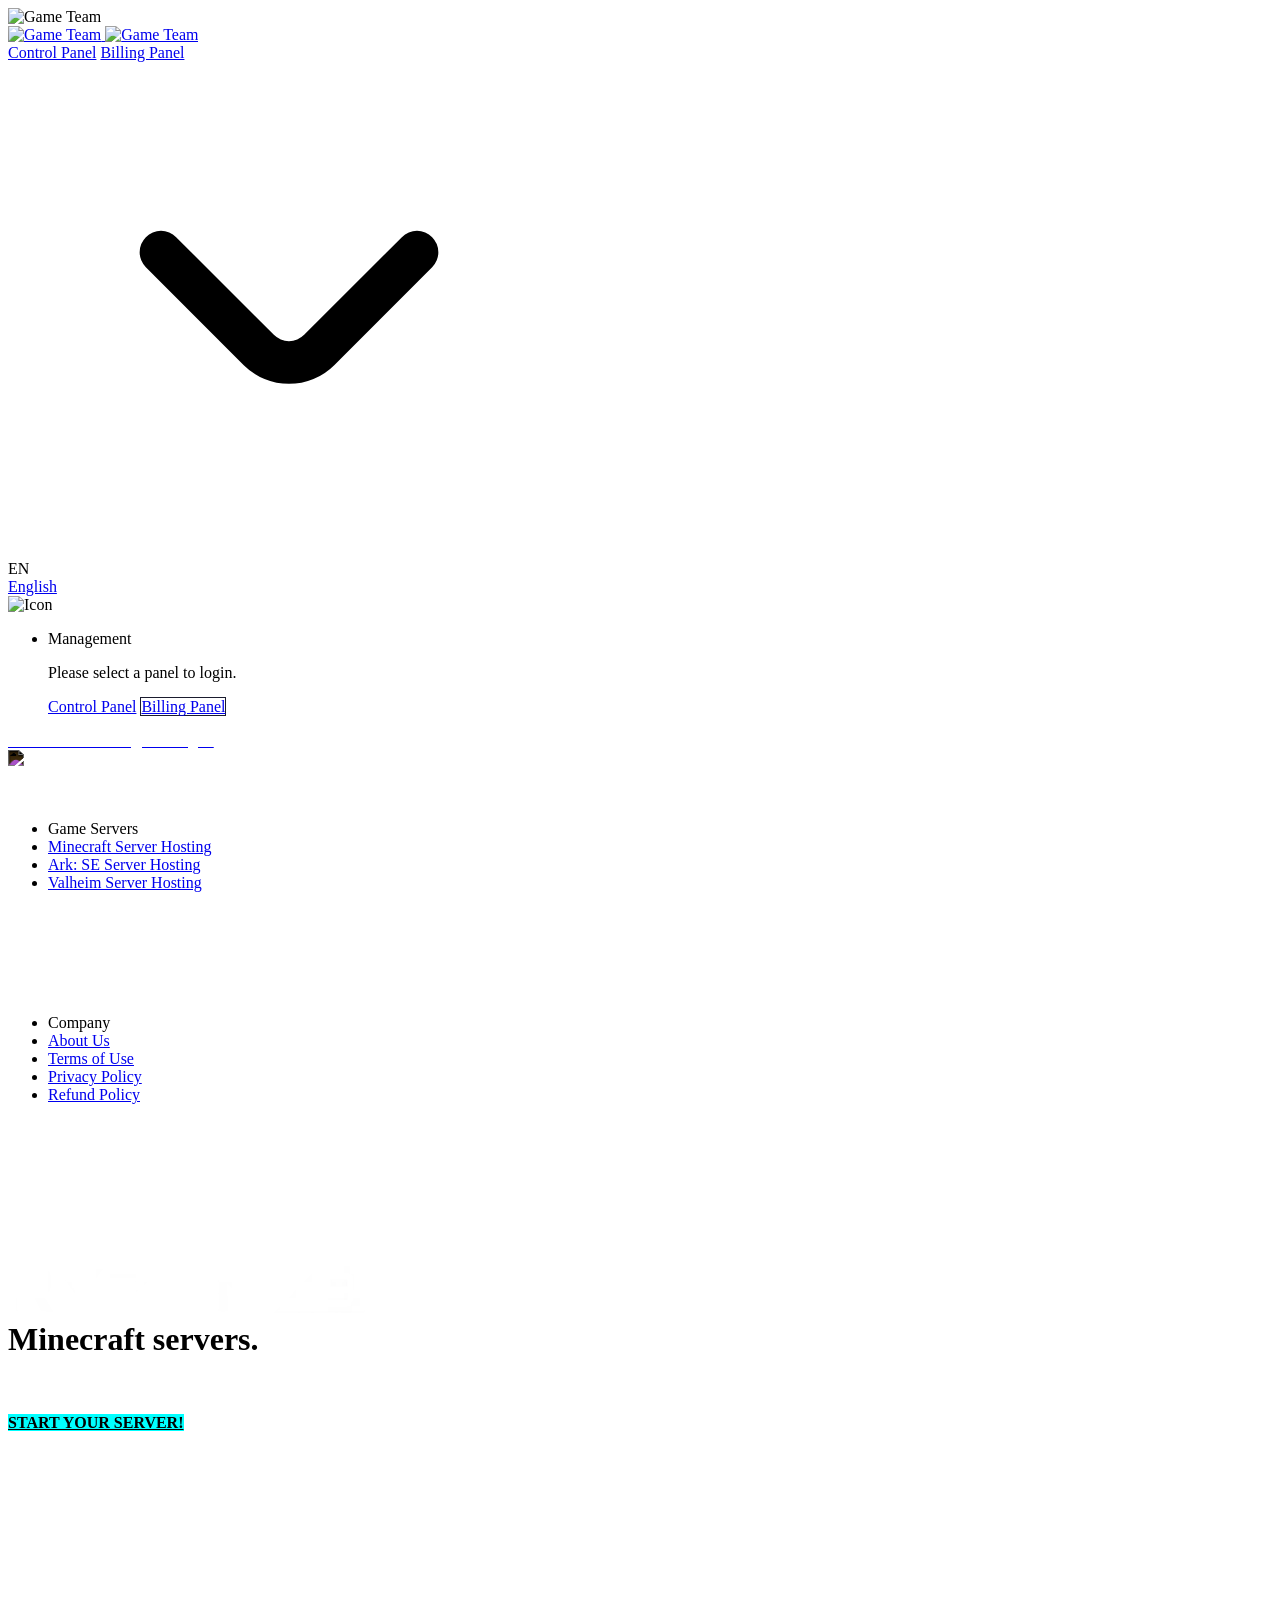
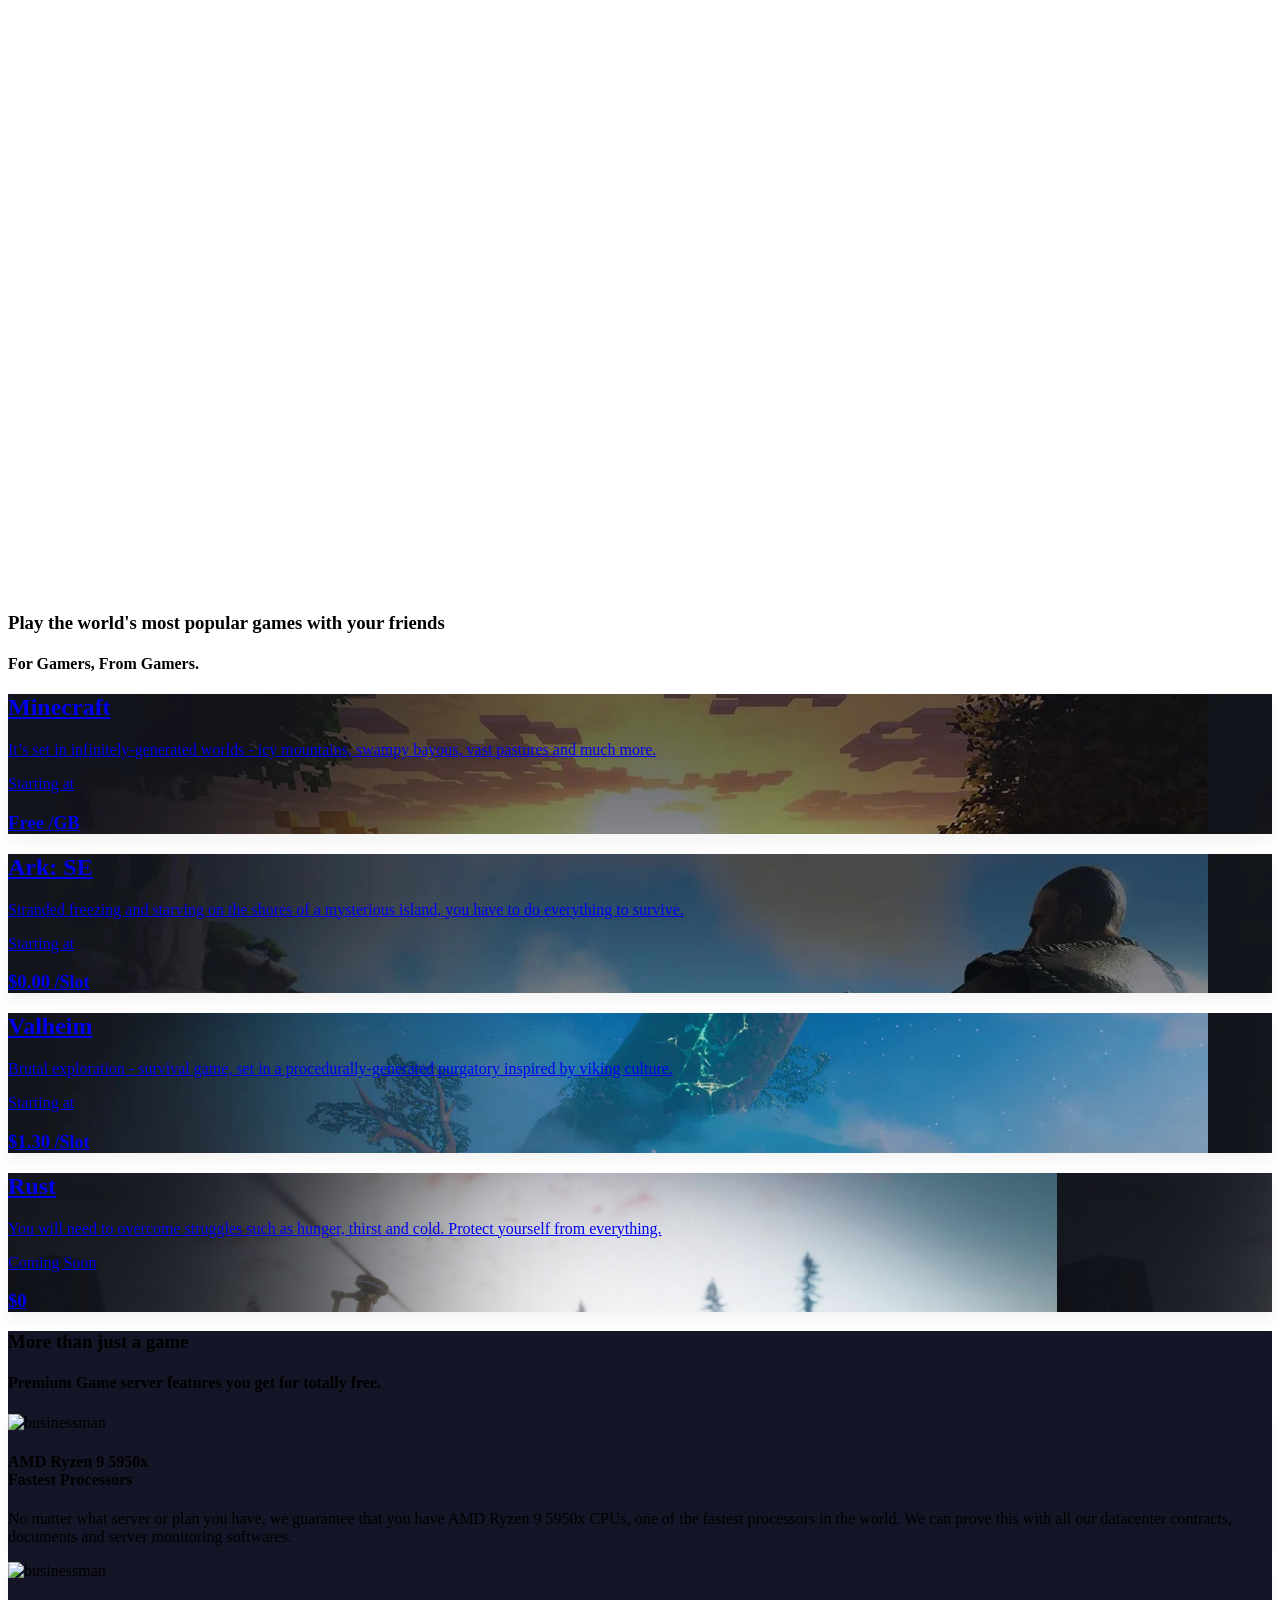
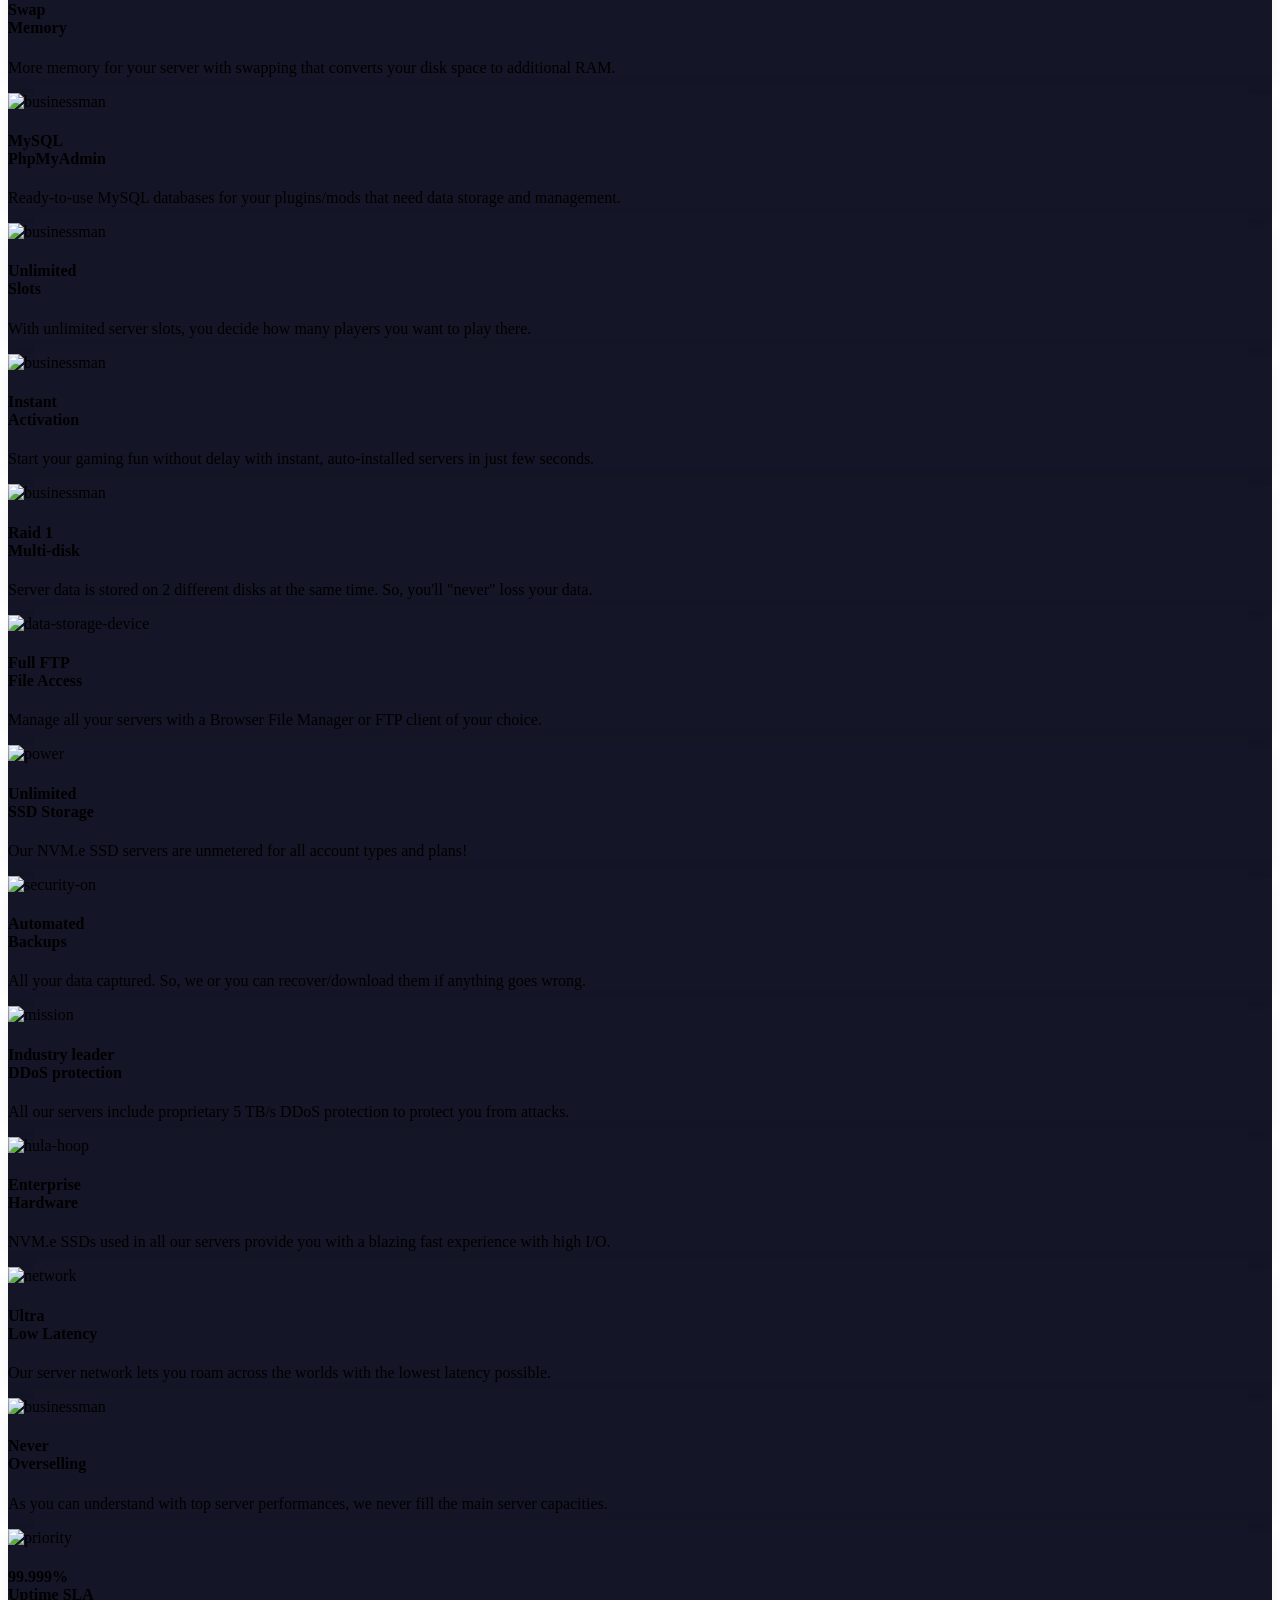
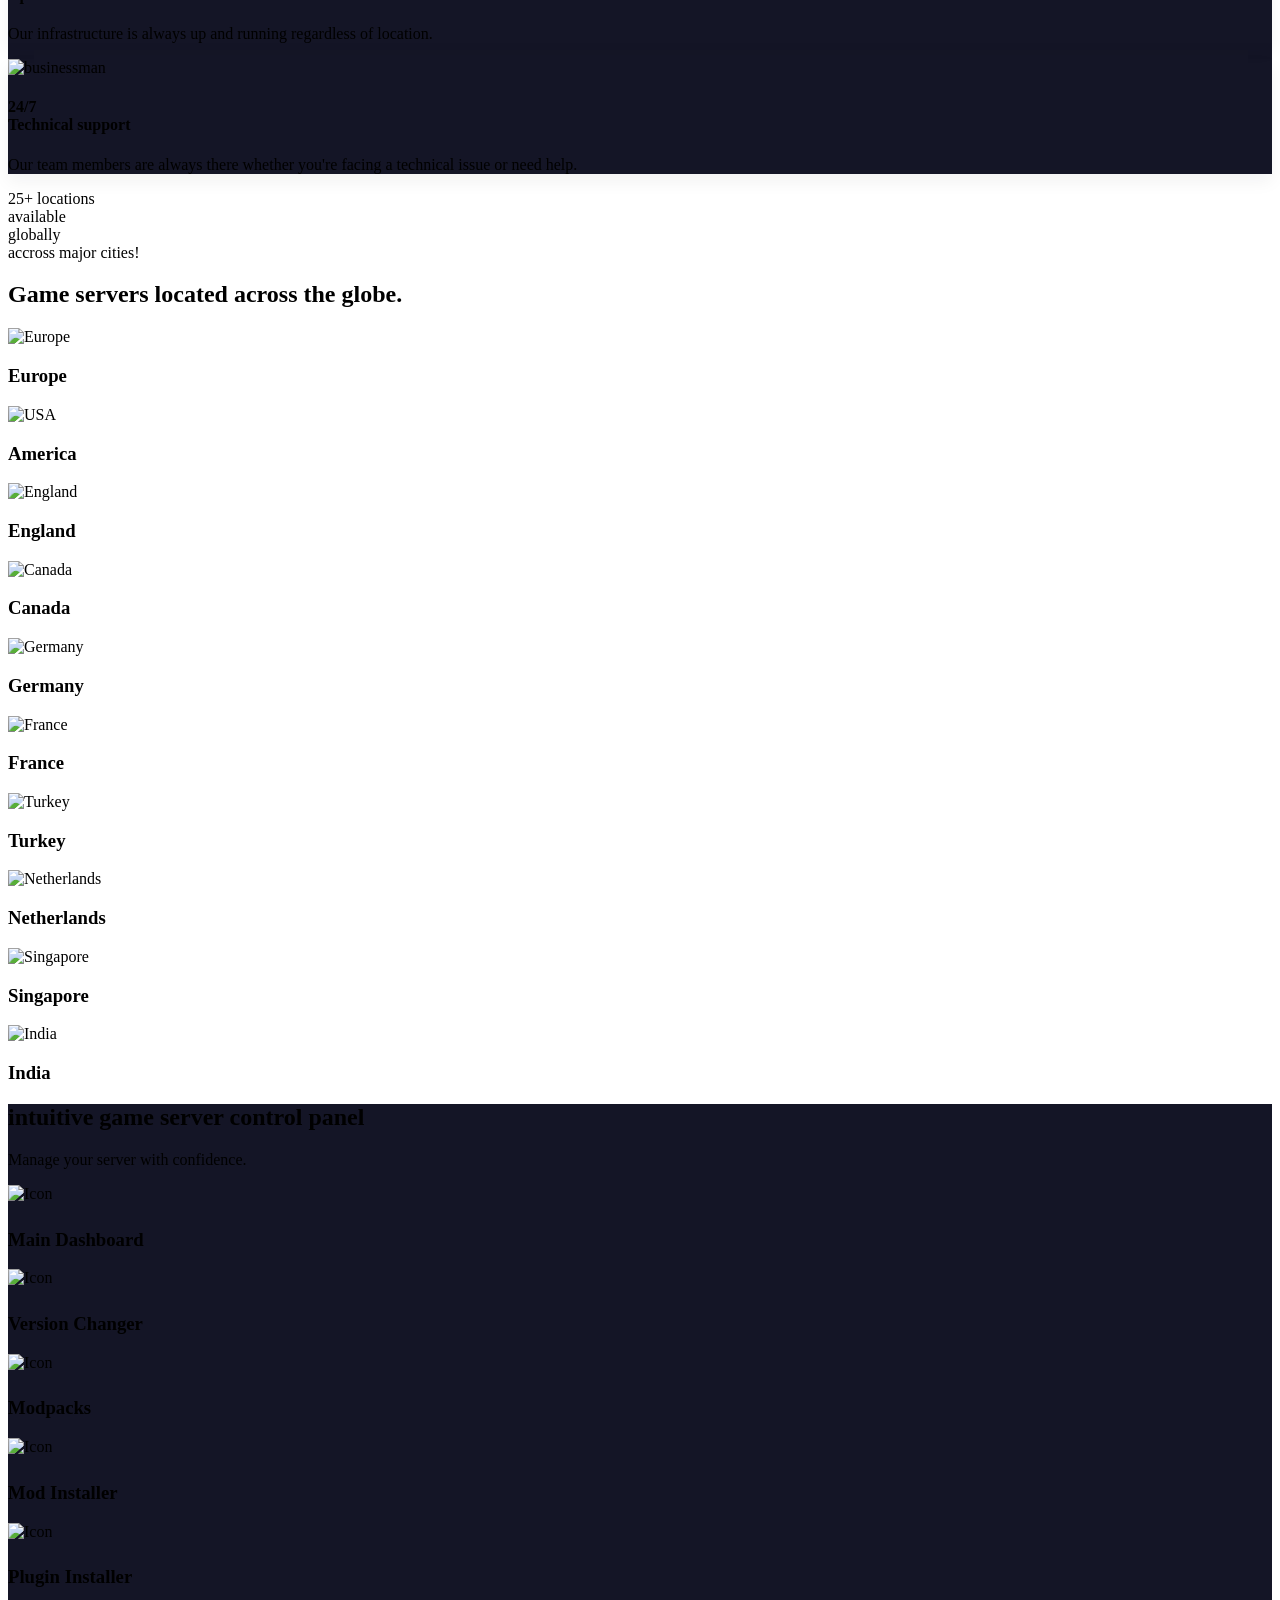
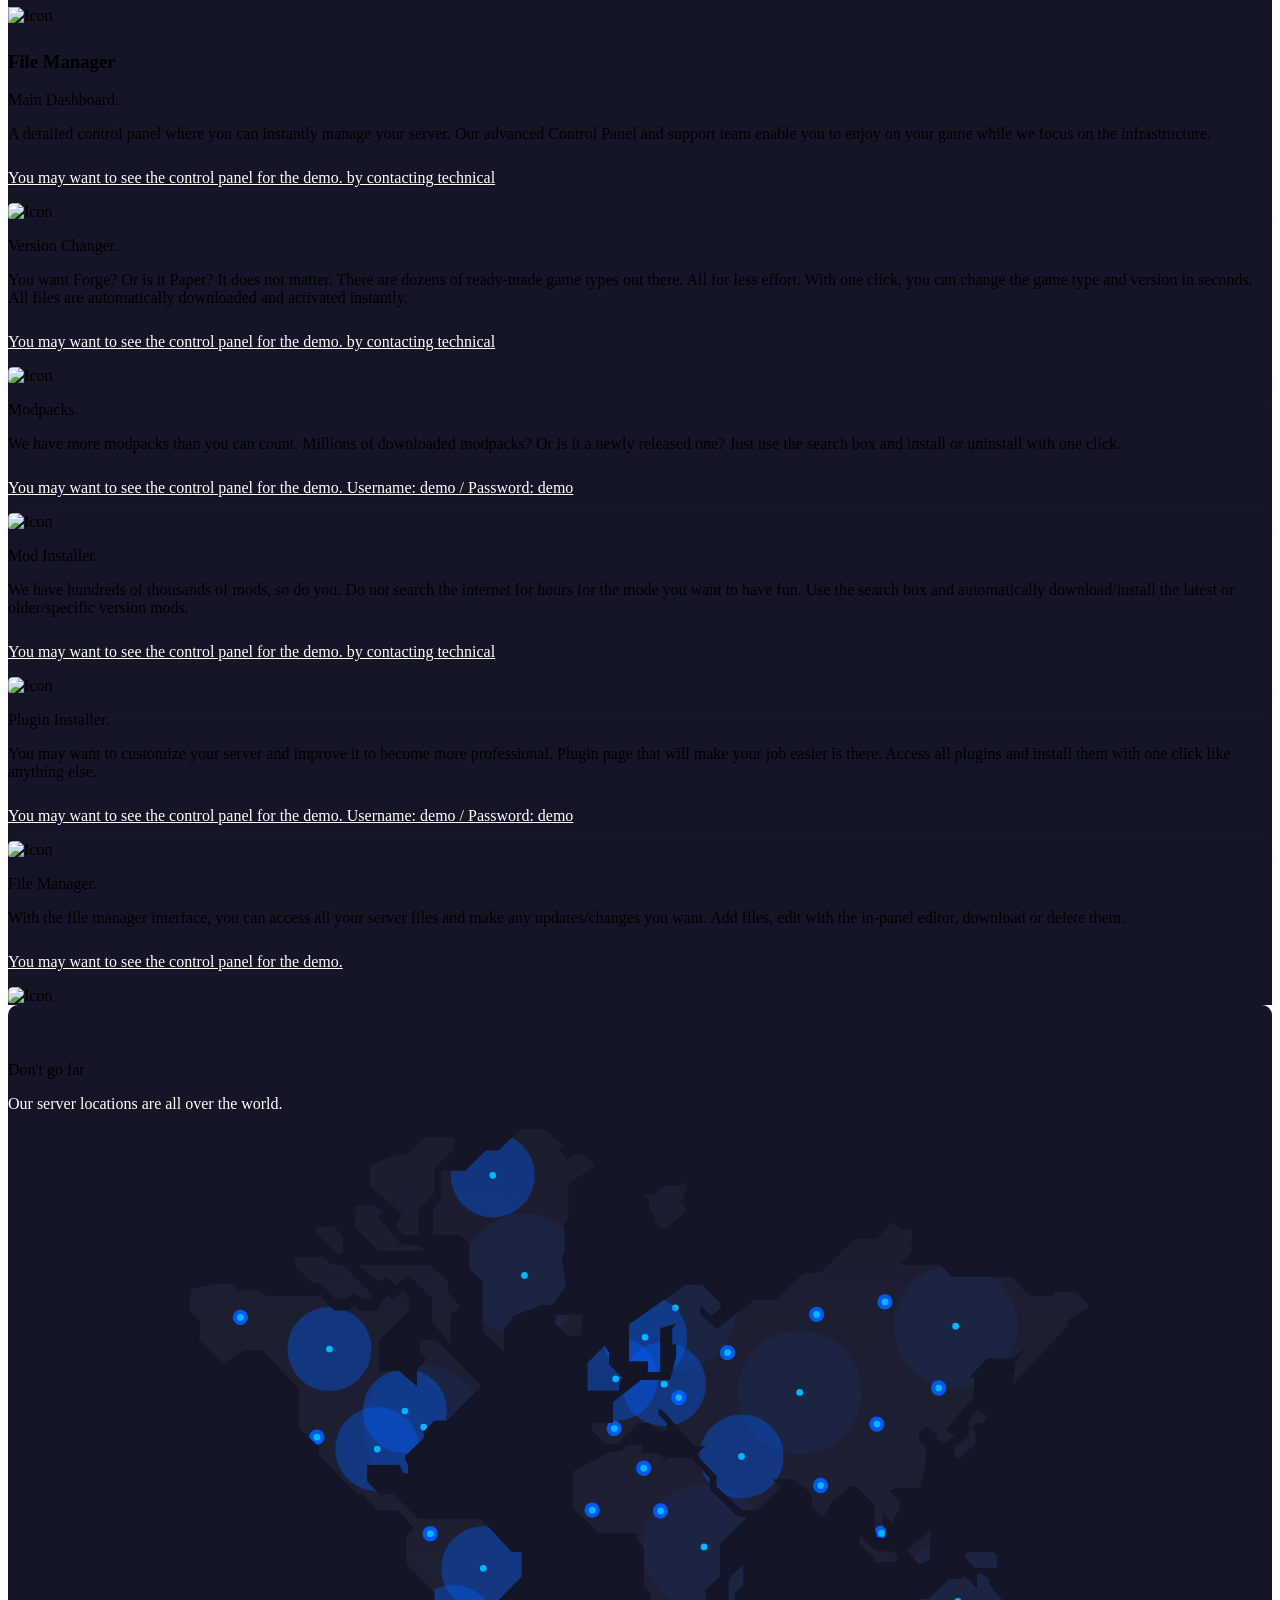
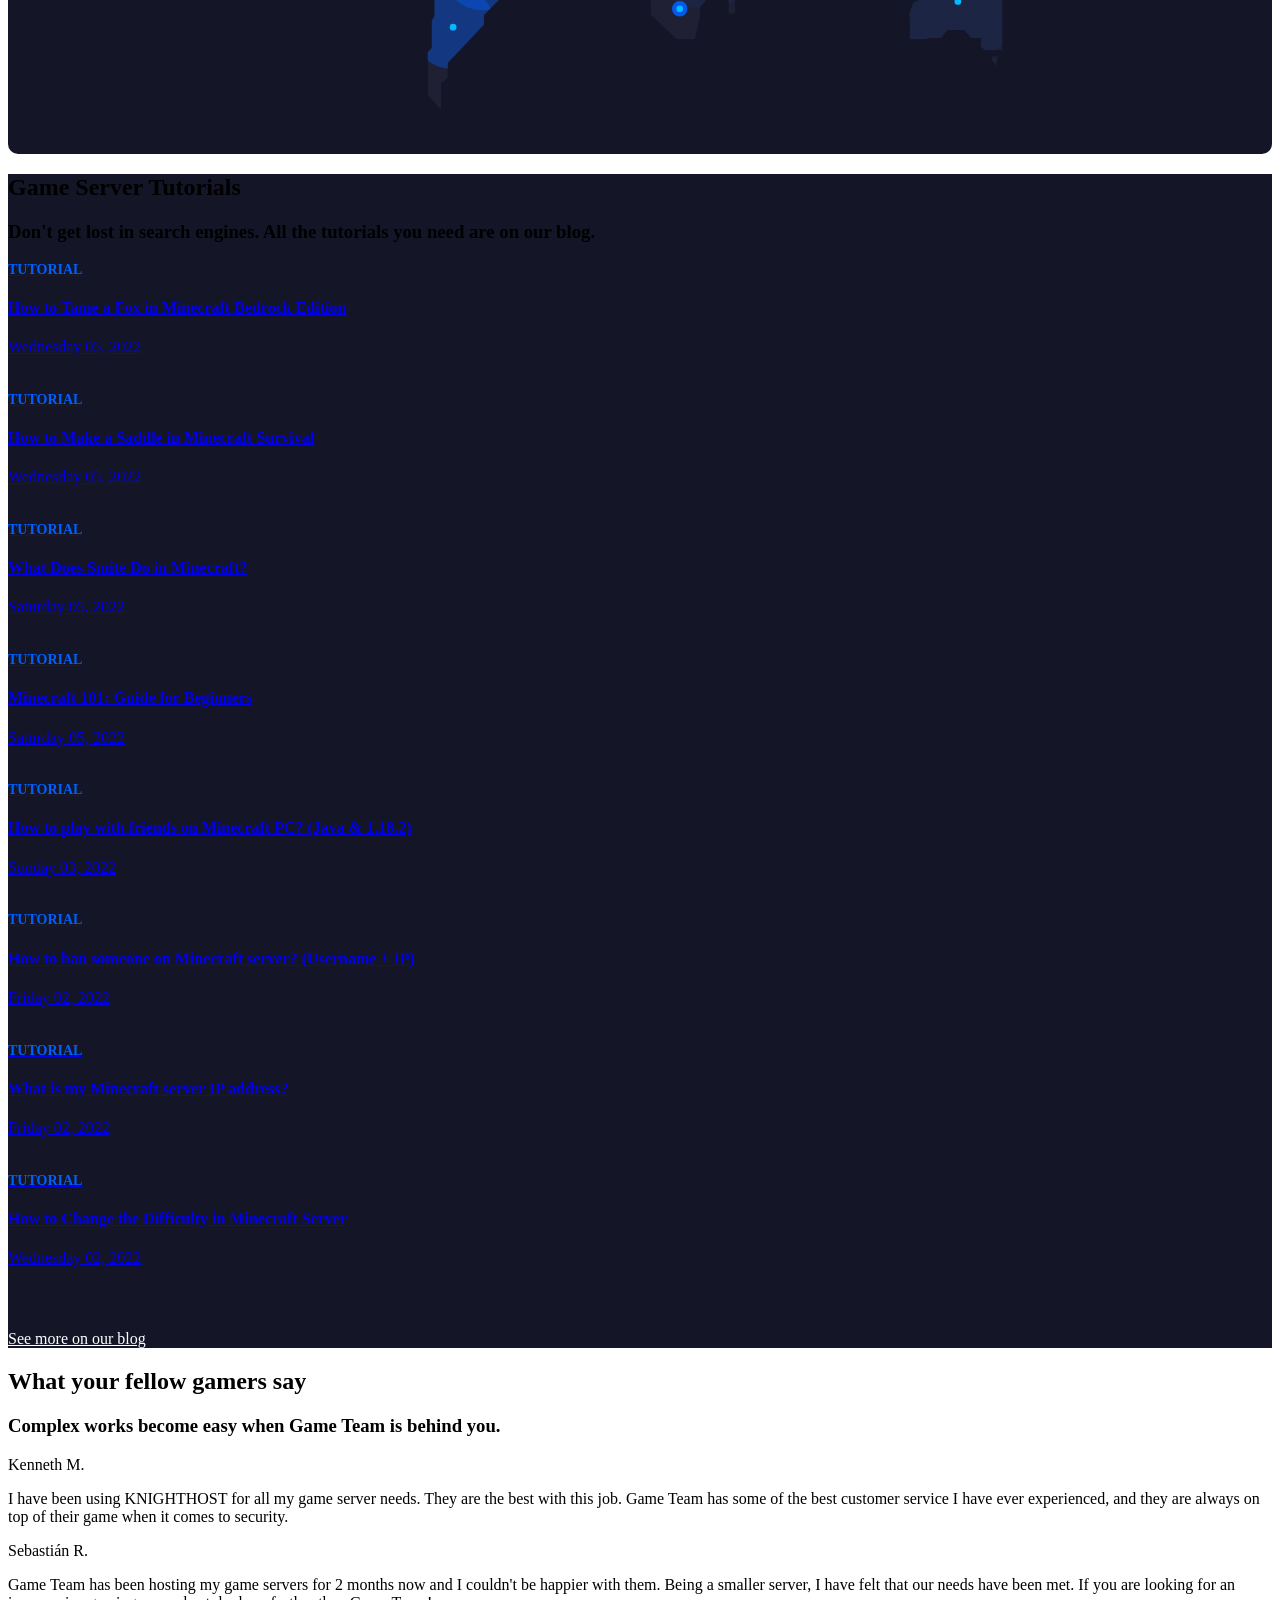
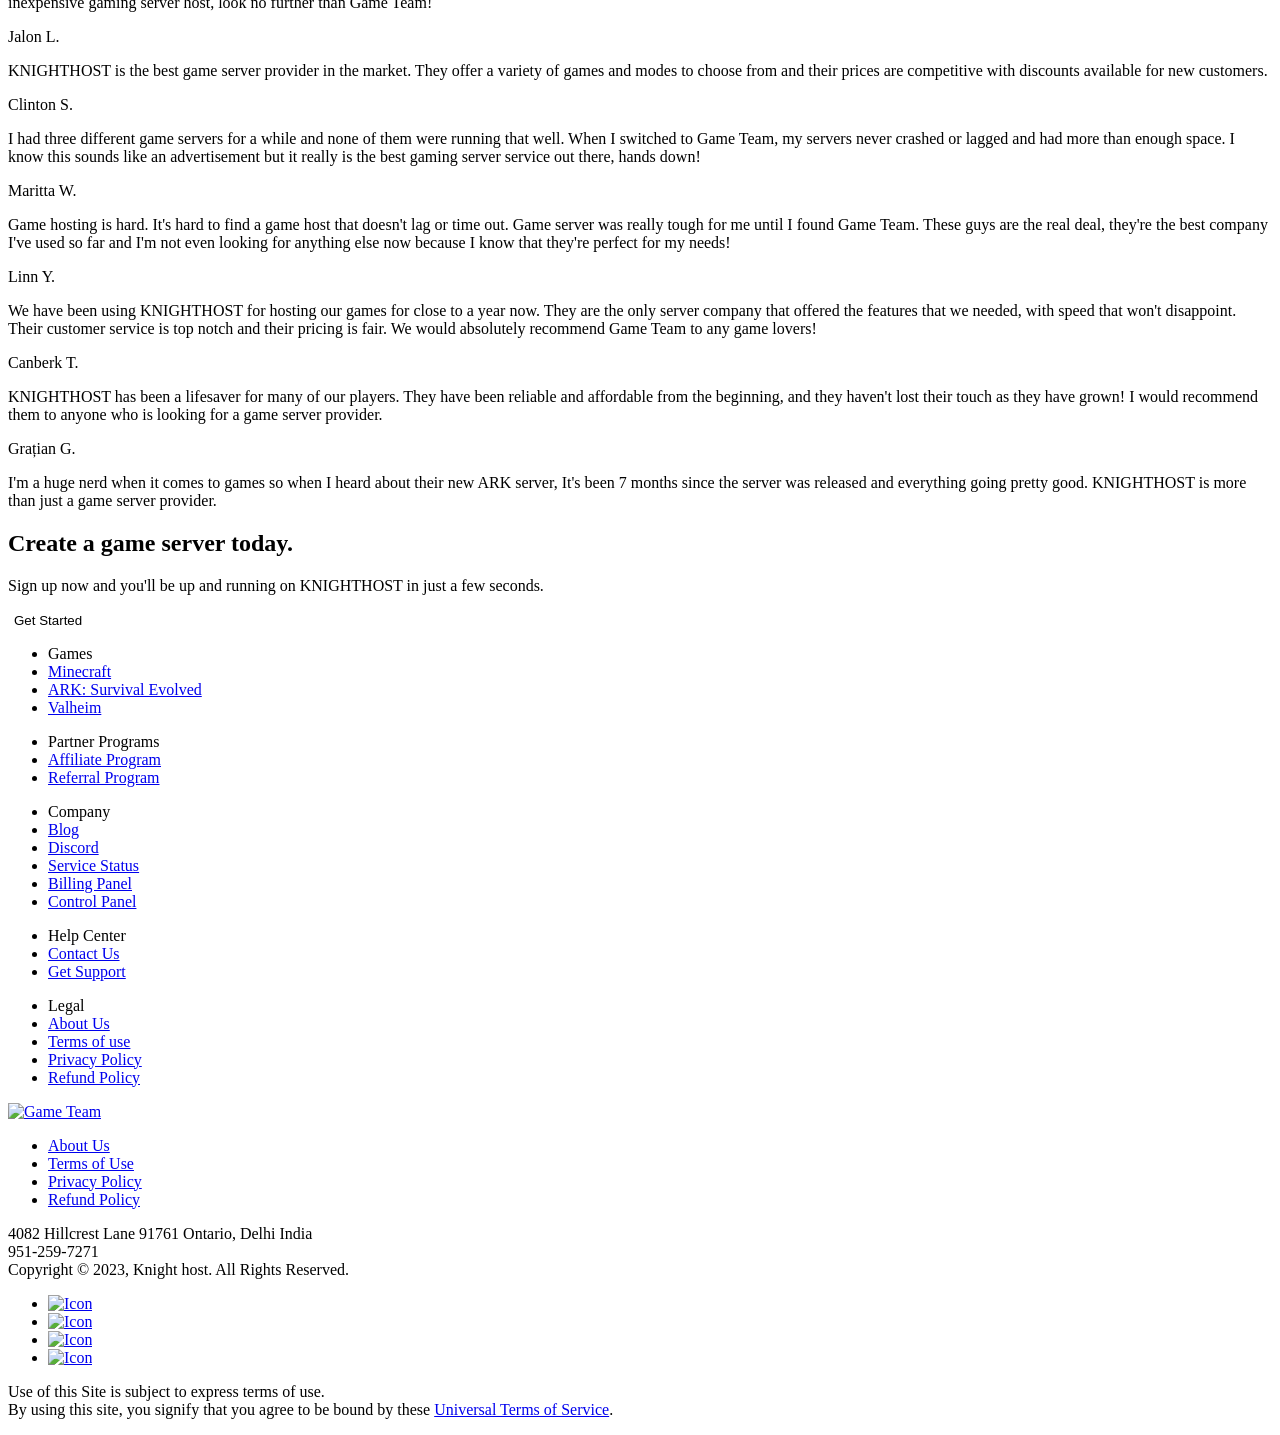
==== index.html @ 4f62674f "Add files via upload" ====
<!DOCTYPE html>
<html lang="en">
  <head>
    <meta charset="UTF-8" />
    <meta http-equiv="X-UA-Compatible" content="IE=edge" />
    <meta name="viewport" content="width=device-width, initial-scale=1.0" />
    <meta name="msapplication-tap-highlight" content="no" />
    <meta name="theme-color" content="#0060fe" />
     <link rel="icon"
    href="https:./cdn.discordapp.com/attachments/955377822908694569/1063071517497360404/5da3176b84711d8f7c959c67c95e220f.png?size=24"/>
    <meta
      name="title"
      content="Knight HOST - Premium gaming servers at affordable prices"
    />
    <meta
      name="description"
      content="Knight host is an industry leader provider of game server hosting including MineCraft, ARK, CS:GO and others. Unlimited slots, unlimited SSD, Mod & Plugin support and 24/7 support."
    />
    <meta name="keywords" content="minecraft server hosting" />
    <meta name="language" content="en" />
    <link rel="shortcut icon" href="assets/images/theme/favicon.png" />
    <link rel="stylesheet" href="assets/css/bundle.min.css" />

    <link rel="stylesheet" href="assets/css/style.css" />
    <link rel="stylesheet" href="assets/css/templates.css" />
    <link rel="stylesheet" href="assets/css/index.css" />
    <link rel="stylesheet" href="assets/css/pages/gameteam.css" />
    <script
      src="https:./cdnjs.cloudflare.com/ajax/libs/jquery/3.6.1/jquery.min.js"
      integrity="sha512-aVKKRRi/Q/YV+4mjoKBsE4x3H+BkegoM/em46NNlCqNTmUYADjBbeNefNxYV7giUp0VxICtqdrbqU7iVaeZNXA=="
      crossorigin="anonymous"
      referrerpolicy="no-referrer"
    ></script>
    <script src="https:./code.jquery.com/color/jquery.color-2.2.0.min.js"></script>
    <script src="video-highlight.js"></script>
    <title>Knight HOST - Premium gaming servers at nothing prices.</title>
    <script type="application/ld+json">
      {
        "@context": "https:./schema.org",
        "@type": "Corporation",
        "name": "Knight HOST",
        "alternateName": "KNIGHTHOST.LIVE",
        "url": "https:./KNIGHTHOST.LIVE",
        "logo": "https:./knighthost.LIVE/assets/images/templates/navbar/logo-d.png",
        "sameAs": [
          "https:./www.youtube.com/frenzzys"
        ]
      }
    </script>
    <script type="application/ld+json">
      {
        "@context": "https:./schema.org/",
        "@type": "BreadcrumbList",
        "itemListElement": [
          {
            "@type": "ListItem",
            "position": 1,
            "name": "Knight HOST",
            "item": "https:./knighthost.LIVE"
          }
        ]
      }
    </script>

    <script
      async
      src="https:./www.googletagmanager.com/gtag/js?id=AW-923768419"
    ></script>
    <script>
      window.dataLayer = window.dataLayer || [];

      function gtag() {
        dataLayer.push(arguments);
      }
      gtag("js", new Date());

      gtag("config", "AW-923768419");
    </script>
  </head>
  <body class="position-relative index-page" id="index-page">
    <div id="color-title" style="transform: skewY(-11deg)">
      <nav
        class="theme-navbar"
        id="theme-navbar"
        style="transform: skewY(11deg); position: relative; z-index: 11111111"
      >
        <div class="container-fluid nav-top d-flex align-items-center">
          <div class="menu-icon" id="open-links-btn">
            <img
              src="assets/images/templates/navbar/hamburger.png"
              class="menu-icon img-fluid"
              alt="Game Team"
            />
          </div>
          <a
            href="index"
            rel="nofollow"
            class="brand d-flex align-items-center"
          >
            <img
              src="https:./i.imgur.com/aVCurdL.png"
              class="dt-img img-fluid"
              alt="Game Team"
            />
            <img
              src="https:./i.imgur.com/aVCurdL.png"
              class="lt-img img-fluid"
              alt="Game Team"
            />
          </a>
          <div
            class="options d-md-flex d-none align-items-center justify-content-end ml-auto"
          >
            <div class="buttons">
              <a
                href="https:./panel.knighthost.live"
                rel="nofollow"
                class="btn btn-outline-dark btn-sm shadow-off text-uppercase mr--sm"
                >Control Panel</a
              >
              <a
                href="https:./portal.knighthost.live"
                rel="nofollow"
                class="btn btn-fill-primary btn-sm shadow-off text-uppercase mr--sm"
                style="height: 38px !important; border: none"
                >Billing Panel</a
              >
            </div>
            <div class="lang" id="lang">
              <div class="current">
                EN
                <img
                  src="assets/images/icons/outline-font-icons/fi-rr-angle-small-down.svg"
                  class="img-fluid"
                  alt="Icon"
                />
              </div>
              <div class="lang-menu" id="lang-menu">
                <a href="#" rel="nofollow" class="lang-item active">English</a>
              </div>
            </div>
          </div>
          <div
            class="second-options d-md-none d-flex align-content-center justify-content-end ml-auto"
          >
            <div class="o-link user-link" id="user-menu-btn">
              <img
                src="assets/images/templates/navbar/profile.png"
                class="icon"
                alt="Icon"
              />
              <ul
                class="user-dropdown-menu list-unstyled"
                id="user-dropdown-menu"
              >
                <li class="uddm-link-parent">
                  <div class="title-2">Management</div>
                  <p class="para-2">Please select a panel to login.</p>
                  <a
                    href="https:./panel.knighthost.LIVE"
                    rel="nofollow"
                    class="btn btn-outline-dark btn-sm shadow-off text-uppercase mr--sm"
                    style="margin-bottom: 15px !important"
                    >Control Panel</a
                  >
                  <a
                    href="https:./portal.knighthost.live"
                    rel="nofollow"
                    class="btn btn-fill-primary btn-sm shadow-off text-uppercase mr--sm"
                    style="
                      height: 38px !important;
                      border: none;
                      border: 1px solid #1a1b2e;
                    "
                    >Billing Panel</a
                  >
                </li>
              </ul>
            </div>
          </div>
        </div>
        <div
          class="container-fluid nav-bottom d-flex align-items-center justify-content-between"
        >
          <div class="info d-flex align-items-center">
            <a href="#" class="item">
              <span class="text" style="color: white"
                >Game server hosting done right.</span
              >
            </a>
          </div>
          <div
            class="links d-xl-flex align-items-center ml-auto"
            id="theme-navbar-links"
          >
            <div class="close-links-btn" id="close-links-btn">
              <img
                src="assets/images/templates/navbar/close.png"
                class="img-fluid"
                alt="Close"
                style="filter: invert(1)"
              />
            </div>
            <div class="link active">
              <a href="index" style="color: white">Home</a>
            </div>
            <div class="link has-dropdown-menu">
              <a href="" style="color: white">All Games</a>
              <ul class="dropdown-menu list-unstyled">
                <li class="group-title">Game Servers</li>
                <li>
                  <a href="minecraft-hosting" class="dm-link st-new"
                    >Minecraft Server Hosting</a
                  >
                </li>
                <li>
                  <a href="ark-hosting" class="dm-link st"
                    >Ark: SE Server Hosting</a
                  >
                </li>
                <li>
                  <a href="valheim-hosting" class="dm-link"
                    >Valheim Server Hosting</a
                  >
                </li>
              </ul>
            </div>
            <div class="link">
              <a
                href="https:./partner.knighthost.live"
                rel="nofollow"
                target="_blank"
                style="color: white"
                >Referral Program</a
              >
            </div>
            <div class="link">
              <a href="https:./blog.knighthost.live" rel="nofollow" target="_blank" style="color: white"
                >Blog</a
              >
            </div>
            <div class="link">
              <a
                href="https:./status.knighthost.live"
                rel="nofollow"
                target="_blank"
                style="color: white"
                >Service Status</a
              >
            </div>
            <div class="link">
              <a
                href="https:./help.knighthost.live/ticket"
                rel="nofollow"
                style="color: white"
                >Get Support</a
              >
            </div>
            <div class="link has-dropdown-menu">
              <a href="" style="color: white" rel="nofollow">Legal</a>
              <ul class="dropdown-menu list-unstyled">
                <li class="group-title">Company</li>
                <li>
                  <a href="aboutus" rel="nofollow" class="dm-link">About Us</a>
                </li>
                <li>
                  <a href="terms" rel="nofollow" class="dm-link"
                    >Terms of Use</a
                  >
                </li>
                <li>
                  <a href="privacy" rel="nofollow" class="dm-link"
                    >Privacy Policy</a
                  >
                </li>
                <li>
                  <a href="refund" rel="nofollow" class="dm-link"
                    >Refund Policy</a
                  >
                </li>
              </ul>
            </div>
            <span class="indicator"></span>
          </div>
        </div>
      </nav>
      <header
        class="main-header"
        style="transform: skewY(11deg); padding: 125px 0"
      >
        <div class="container-fluid">
          <div class="row align-items-center">
            <div class="col-xl-5 text-xl-left text-center">
              <h1 class="title-1 mb-2 mx-xl-0 mx-auto" style="font-weight: 700">
                <img src="assets/images/icons/features/ryzen9.webp" /><br />
                Minecraft servers.
              </h1>
              <p
                class="para-1 mb-2 mx-xl-0 mx-auto"
                style="color: #fff; opacity: 1"
              >
                KNIGHTHOST offers industry leading game server hosting. All our
                plans include predictable pricing, intuitive control panel,
                gamer-friendly features, unlimited slots and storage.
              </p>

              <div class="buttons">
                <a
                  href="minecraft-hosting"
                  class="btn btn-fill-warning shadow-off mr-1 mb-md-0 mb-1"
                  style="
                    border: none;
                    background: aqua;
                    color: black;
                    font-weight: bolder;
                  "
                  >START YOUR SERVER!</a
                >
              </div>
            </div>
            <div class="col d-xl-block d-none">
              <video
                id="js-video-1"
                class="js-video shadow"
                data-videohl-timeupdate="100"
                data-videohl-gradient="true"
                autoplay
                loop
                muted
                disablePictureInPicture
                playbackRate="0.5"
                style="width: 100%; height: 100%"
              >
                <source src="video.mp4" type="video/mp4" />
                Your browser does not support the video tag.
              </video>
              <script>
                var vid = document.getElementById("js-video-1");
                vid.playbackRate = 0.7;
              </script>
              <script>
                var $videos = $(".js-video");
                var $video1 = $("#js-video-1");

                $videos.videoHighlight();

                $video1.on("videohl-update", function (e, from, to) {
                  var pattern =
                    "linear-gradient(to bottom,  rgba(fromR,fromG,fromB,1) 0%, rgba(toR,toG,toB,1) 100%)";

                  pattern = pattern.replace("fromR", from[0]);
                  pattern = pattern.replace("fromG", from[1]);
                  pattern = pattern.replace("fromB", from[2]);
                  pattern = pattern.replace("toR", to[0]);
                  pattern = pattern.replace("toG", to[1]);
                  pattern = pattern.replace("toB", to[2]);

                  $("#color-title").css({ background: pattern });
                  $(".shadow").css(
                    "box-shadow",
                    "0px 0px 100px 25px rgba(" +
                      from[0] +
                      ", " +
                      from[1] +
                      ", " +
                      from[2] +
                      ", 1)"
                  );
                });
              </script>
            </div>
          </div>
        </div>
      </header>
    </div>
    <div class="se-i py-90 text-lg-left text-center" id="games">
      <div class="container">
        <div class="se-head mb-5">
          <h3 class="se-title-1">
            Play the world's most popular games with your friends
          </h3>
          <h4 class="se-title-2">For Gamers, From Gamers.</h4>
        </div>
        <div class="space space-sm"></div>
        <div class="row">
          <div class="col-xl-3 col-lg-4 col-md-6 mb-2">
            <a href="minecraft-hosting">
              <div
                class="domain-box"
                style="
                  background-image: url(assets/images/pages/games/bg-minecraft.webp);
                  box-shadow: 0px 8px 16px rgb(0 8 36 / 5%);
                "
              >
                <h2 class="box-name">Minecraft</h2>
                <p class="box-para">
                  It’s set in infinitely-generated worlds - icy mountains,
                  swampy bayous, vast pastures and much more.
                </p>
                <div class="d-flex align-items-end justify-content-between">
                  <div class="price">
                    <span class="sub">Starting at</span>
                    <h3 class="title-3">
                      Free<small style="font-size: 18px"> /GB</small>
                    </h3>
                  </div>
                </div>
              </div>
            </a>
          </div>
          <div class="col-xl-3 col-lg-4 col-md-6 mb-2">
            <a href="ark-hosting">
              <div
                class="domain-box"
                style="
                  background-image: url(assets/images/pages/games/bg-ark.webp);
                  box-shadow: 0px 8px 16px rgb(0 8 36 / 5%);
                "
              >
                <h2 class="box-name">Ark: SE</h2>
                <p class="box-para">
                  Stranded freezing and starving on the shores of a mysterious
                  island, you have to do everything to survive.
                </p>
                <div class="d-flex align-items-end justify-content-between">
                  <div class="price">
                    <span class="sub">Starting at</span>
                    <h3 class="title-3">
                      $0.00<small style="font-size: 18px"> /Slot</small>
                    </h3>
                  </div>
                </div>
              </div>
            </a>
          </div>
          <div class="col-xl-3 col-lg-4 col-md-6 mb-2">
            <a href="valheim-hosting">
              <div
                class="domain-box"
                style="
                  background-image: url(assets/images/pages/games/bg-valheim.webp);
                  box-shadow: 0px 8px 16px rgb(0 8 36 / 5%);
                "
              >
                <h2 class="box-name">Valheim</h2>
                <p class="box-para">
                  Brutal exploration - survival game, set in a
                  procedurally-generated purgatory inspired by viking culture.
                </p>
                <div class="d-flex align-items-end justify-content-between">
                  <div class="price">
                    <span class="sub">Starting at</span>
                    <h3 class="title-3">
                      $1.30<small style="font-size: 18px"> /Slot</small>
                    </h3>
                  </div>
                </div>
              </div>
            </a>
          </div>
          <div class="col-xl-3 col-lg-4 col-md-6 mb-2">
            <a href="#">
              <div
                class="domain-box"
                style="
                  background-image: url(assets/images/pages/games/bg-rust.webp);
                  box-shadow: 0px 8px 16px rgb(0 8 36 / 5%);
                "
              >
                <h2 class="box-name">Rust</h2>
                <p class="box-para">
                  You will need to overcome struggles such as hunger, thirst and
                  cold. Protect yourself from everything.
                </p>
                <div class="d-flex align-items-end justify-content-between">
                  <div class="price">
                    <span class="sub">Coming Soon</span>
                    <h3 class="title-3">$0</h3>
                  </div>
                </div>
              </div>
            </a>
          </div>
        </div>
      </div>
    </div>

    <div class="se-iv py-90" style="background: #141526">
      <div class="container">
        <div class="se-head">
          <h3 class="se-title-1">More than just a game</h3>
          <h4 class="se-title-2">
            Premium Game server features you get for totally free.
          </h4>
        </div>
        <div class="space space-sm"></div>
        <div class="row justify-content-center">
          <div class="col-xl-6 col-lg-8 col-md-12 mb-2">
            <div
              class="box color-1"
              style="
                border: none;
                box-shadow: 0px 8px 16px rgb(0 8 36 / 5%) !important;
              "
            >
              <div class="icon">
                <img
                  data-src="./assets/images/icons/features/13.svg"
                  class="lazy img-fluid"
                  alt="businessman"
                />
              </div>
              <h4 class="box-title">
                AMD Ryzen 9 5950x <br />
                Fastest Processors
              </h4>
              <p class="box-para">
                No matter what server or plan you have, we guarantee that you
                have AMD Ryzen 9 5950x CPUs, one of the fastest processors in
                the world. We can prove this with all our datacenter contracts,
                documents and server monitoring softwares.
              </p>
            </div>
          </div>
          <div class="col-xl-3 col-lg-4 col-md-6 mb-2">
            <div
              class="box color-1"
              style="
                border: none;
                box-shadow: 0px 8px 16px rgb(0 8 36 / 5%) !important;
              "
            >
              <div class="icon">
                <img
                  data-src="./assets/images/icons/features/12.svg"
                  class="lazy img-fluid"
                  alt="businessman"
                />
              </div>
              <h4 class="box-title">
                Swap <br />
                Memory
              </h4>
              <p class="box-para">
                More memory for your server with swapping that converts your
                disk space to additional RAM.
              </p>
            </div>
          </div>
          <div class="col-xl-3 col-lg-4 col-md-6 mb-2">
            <div
              class="box color-1"
              style="
                border: none;
                box-shadow: 0px 8px 16px rgb(0 8 36 / 5%) !important;
              "
            >
              <div class="icon">
                <img
                  data-src="./assets/images/icons/features/6.svg"
                  class="lazy img-fluid"
                  alt="businessman"
                />
              </div>
              <h4 class="box-title">
                MySQL <br />
                PhpMyAdmin
              </h4>
              <p class="box-para">
                Ready-to-use MySQL databases for your plugins/mods that need
                data storage and management.
              </p>
            </div>
          </div>
          <div class="col-xl-3 col-lg-4 col-md-6 mb-2">
            <div
              class="box color-1"
              style="
                border: none;
                box-shadow: 0px 8px 16px rgb(0 8 36 / 5%) !important;
              "
            >
              <div class="icon">
                <img
                  data-src="./assets/images/icons/features/13.svg"
                  class="lazy img-fluid"
                  alt="businessman"
                />
              </div>
              <h4 class="box-title">
                Unlimited <br />
                Slots
              </h4>
              <p class="box-para">
                With unlimited server slots, you decide how many players you
                want to play there.
              </p>
            </div>
          </div>
          <div class="col-xl-3 col-lg-4 col-md-6 mb-2">
            <div
              class="box color-1"
              style="
                border: none;
                box-shadow: 0px 8px 16px rgb(0 8 36 / 5%) !important;
              "
            >
              <div class="icon">
                <img
                  data-src="./assets/images/icons/features/12.svg"
                  class="lazy img-fluid"
                  alt="businessman"
                />
              </div>
              <h4 class="box-title">
                Instant <br />
                Activation
              </h4>
              <p class="box-para">
                Start your gaming fun without delay with instant, auto-installed
                servers in just few seconds.
              </p>
            </div>
          </div>
          <div class="col-xl-3 col-lg-4 col-md-6 mb-2">
            <div
              class="box color-1"
              style="
                border: none;
                box-shadow: 0px 8px 16px rgb(0 8 36 / 5%) !important;
              "
            >
              <div class="icon">
                <img
                  data-src="assets/images/icons/features/6.svg"
                  class="lazy img-fluid"
                  alt="businessman"
                />
              </div>
              <h4 class="box-title">
                Raid 1 <br />
                Multi-disk
              </h4>
              <p class="box-para">
                Server data is stored on 2 different disks at the same time. So,
                you'll "never" loss your data.
              </p>
            </div>
          </div>
          <div class="col-xl-3 col-lg-4 col-md-6 mb-2">
            <div
              class="box color-1"
              style="
                border: none;
                box-shadow: 0px 8px 16px rgb(0 8 36 / 5%) !important;
              "
            >
              <div class="icon">
                <img
                  data-src="./assets/images/icons/features/5.svg"
                  class="lazy img-fluid"
                  alt="data-storage-device"
                />
              </div>
              <h4 class="box-title">
                Full FTP<br />
                File Access
              </h4>
              <p class="box-para">
                Manage all your servers with a Browser File Manager or FTP
                client of your choice.
              </p>
            </div>
          </div>
          <div class="col-xl-3 col-lg-4 col-md-6 mb-2">
            <div
              class="box color-1"
              style="
                border: none;
                box-shadow: 0px 8px 16px rgb(0 8 36 / 5%) !important;
              "
            >
              <div class="icon">
                <img
                  data-src="./assets/images/icons/features/6.svg"
                  class="lazy img-fluid"
                  alt="power"
                />
              </div>
              <h4 class="box-title">
                Unlimited <br />
                SSD Storage
              </h4>
              <p class="box-para">
                Our NVM.e SSD servers are unmetered for all account types and
                plans!
              </p>
            </div>
          </div>
          <div class="col-xl-3 col-lg-4 col-md-6">
            <div
              class="box color-1"
              style="
                border: none;
                box-shadow: 0px 8px 16px rgb(0 8 36 / 5%) !important;
              "
            >
              <div class="icon">
                <img
                  data-src="./assets/images/icons/features/8.svg"
                  class="lazy img-fluid"
                  alt="security-on"
                />
              </div>
              <h4 class="box-title">
                Automated<br />
                Backups
              </h4>
              <p class="box-para">
                All your data captured. So, we or you can recover/download them
                if anything goes wrong.
              </p>
            </div>
          </div>
          <div class="col-xl-3 col-lg-4 col-md-6 mb-2">
            <div
              class="box color-1"
              style="
                border: none;
                box-shadow: 0px 8px 16px rgb(0 8 36 / 5%) !important;
              "
            >
              <div class="icon">
                <img
                  data-src="assets/images/icons/features/2.svg"
                  class="lazy img-fluid"
                  alt="mission"
                />
              </div>
              <h4 class="box-title">
                Industry leader <br />
                DDoS protection
              </h4>
              <p class="box-para">
                All our servers include proprietary 5 TB/s DDoS protection to
                protect you from attacks.
              </p>
            </div>
          </div>
          <div class="col-xl-3 col-lg-4 col-md-6 mb-2">
            <div
              class="box color-1"
              style="
                border: none;
                box-shadow: 0px 8px 16px rgb(0 8 36 / 5%) !important;
              "
            >
              <div class="icon">
                <img
                  data-src="assets/images/icons/features/7.svg"
                  class="lazy img-fluid"
                  alt="hula-hoop"
                />
              </div>
              <h4 class="box-title">
                Enterprise<br />
                Hardware
              </h4>
              <p class="box-para">
                NVM.e SSDs used in all our servers provide you with a blazing
                fast experience with high I/O.
              </p>
            </div>
          </div>
          <div class="col-xl-3 col-lg-4 col-md-6 mb-lg-0 mb-2">
            <div
              class="box color-1"
              style="
                border: none;
                box-shadow: 0px 8px 16px rgb(0 8 36 / 5%) !important;
              "
            >
              <div class="icon">
                <img
                  data-src="assets/images/icons/features/4.svg"
                  class="lazy img-fluid"
                  alt="network"
                />
              </div>
              <h4 class="box-title">
                Ultra<br />
                Low Latency
              </h4>
              <p class="box-para">
                Our server network lets you roam across the worlds with the
                lowest latency possible.
              </p>
            </div>
          </div>
          <div class="col-xl-3 col-lg-4 col-md-6 mb-2">
            <div
              class="box color-1"
              style="
                border: none;
                box-shadow: 0px 8px 16px rgb(0 8 36 / 5%) !important;
              "
            >
              <div class="icon">
                <img
                  data-src="assets/images/icons/features/14.svg"
                  class="lazy img-fluid"
                  alt="businessman"
                />
              </div>
              <h4 class="box-title">
                Never <br />
                Overselling
              </h4>
              <p class="box-para">
                As you can understand with top server performances, we never
                fill the main server capacities.
              </p>
            </div>
          </div>
          <div class="col-xl-3 col-lg-4 col-md-6 mb-2">
            <div
              class="box color-1"
              style="
                border: none;
                box-shadow: 0px 8px 16px rgb(0 8 36 / 5%) !important;
              "
            >
              <div class="icon">
                <img
                  data-src="assets/images/icons/features/3.svg"
                  class="lazy img-fluid"
                  alt="priority"
                />
              </div>
              <h4 class="box-title">
                99.999%<br />
                Uptime SLA
              </h4>
              <p class="box-para">
                Our infrastructure is always up and running regardless of
                location.
              </p>
            </div>
          </div>
          <div class="col-xl-3 col-lg-4 col-md-6 mb-2">
            <div
              class="box color-1"
              style="
                border: none;
                box-shadow: 0px 8px 16px rgb(0 8 36 / 5%) !important;
              "
            >
              <div class="icon">
                <img
                  data-src="assets/images/icons/features/1.svg"
                  class="lazy img-fluid"
                  alt="businessman"
                />
              </div>
              <h4 class="box-title">
                24/7 <br />
                Technical support
              </h4>
              <p class="box-para">
                Our team members are always there whether you're facing a
                technical issue or need help.
              </p>
            </div>
          </div>
        </div>
      </div>
    </div>
    <div class="se-ii">
      <div class="container">
        <div class="row align-items-center">
          <div class="col-xl-4 col-12 text-xl-left text-center mb-xl-0 mb-5">
            <p class="title-1 mb-1">
              <span>25+ locations</span><br class="d-xl-block d-none" />
              <span>available</span><br class="d-xl-block d-none" />
              <span>globally </span><br />
              <span class="primary-color">accross major cities!</span>
            </p>
            <h2 class="para-1 mb-0">Game servers located across the globe.</h2>
          </div>
          <div class="col-xl-8 col-12">
            <div class="row justify-content-center mb-2">
              <div class="col-lg-2 col-md-3 col-6">
                <div class="item text-center">
                  <img
                    data-src="assets/images/flags/flag-eu.png"
                    class="lazy img-fluid"
                    alt="Europe"
                  />
                  <h3 class="text mb-0">Europe</h3>
                </div>
              </div>
              <div class="col-lg-2 col-md-3 col-6">
                <div class="item text-center">
                  <img
                    data-src="assets/images/flags/flag-us.png"
                    class="lazy img-fluid"
                    alt="USA"
                  />
                  <h3 class="text mb-0">America</h3>
                </div>
              </div>
              <div class="col-lg-2 col-md-3 col-6">
                <div class="item text-center">
                  <img
                    data-src="assets/images/flags/flag-en.png"
                    class="lazy img-fluid"
                    alt="England"
                  />
                  <h3 class="text mb-0">England</h3>
                </div>
              </div>
              <div class="col-lg-2 col-md-3 col-6">
                <div class="item text-center">
                  <img
                    data-src="assets/images/flags/flag-ca.png"
                    class="lazy img-fluid"
                    alt="Canada"
                  />
                  <h3 class="text mb-0">Canada</h3>
                </div>
              </div>
              <div class="col-lg-2 col-md-3 col-6">
                <div class="item text-center">
                  <img
                    data-src="assets/images/flags/flag-de.png"
                    class="lazy img-fluid"
                    alt="Germany"
                  />
                  <h3 class="text mb-0">Germany</h3>
                </div>
              </div>
            </div>
            <div class="row justify-content-center">
              <div class="col-lg-2 col-md-3 col-6">
                <div class="item text-center">
                  <img
                    data-src="assets/images/flags/flag-fr.png"
                    class="lazy img-fluid"
                    alt="France"
                  />
                  <h3 class="text mb-0">France</h3>
                </div>
              </div>
              <div class="col-lg-2 col-md-3 col-6">
                <div class="item text-center">
                  <img
                    data-src="assets/images/flags/flag-tr.png"
                    class="lazy img-fluid"
                    alt="Turkey"
                  />
                  <h3 class="text mb-0">Turkey</h3>
                </div>
              </div>
              <div class="col-lg-2 col-md-3 col-6">
                <div class="item text-center">
                  <img
                    data-src="assets/images/flags/flag-nl.png"
                    class="lazy img-fluid"
                    alt="Netherlands"
                  />
                  <h3 class="text mb-0">Netherlands</h3>
                </div>
              </div>
              <div class="col-lg-2 col-md-3 col-6">
                <div class="item text-center">
                  <img
                    data-src="assets/images/flags/flag-sg.png"
                    class="lazy img-fluid"
                    alt="Singapore"
                  />
                  <h3 class="text mb-0">Singapore</h3>
                </div>
              </div>
              <div class="col-lg-2 col-md-3 col-6">
                <div class="item text-center">
                  <img
                    data-src="assets/images/flags/flag-in.png"
                    class="lazy img-fluid"
                    alt="India"
                  />
                  <h3 class="text mb-0">India</h3>
                </div>
              </div>
            </div>
          </div>
        </div>
      </div>
    </div>
    <div class="faqs py-90" id="faqs" style="background: #141526">
      <div class="container">
        <div class="se-head">
          <h2 class="se-title-1">intuitive game server control panel</h2>
          <p class="se-title-2">Manage your server with confidence.</p>
        </div>
        <div class="space space-sm"></div>
        <div class="row">
          <div class="col-xl-4 pr-xl-3 mb-xl-0 mb-2">
            <div class="category" id="faqs-category">
              <div class="item active" data-category="maindashboard">
                <img
                  data-src="assets/images/icons/features/10.svg"
                  class="lazy icon img-fluid"
                  alt="Icon"
                />
                <div class="text">
                  <h3 class="item-title" style="padding-top: 7px">
                    Main Dashboard
                  </h3>
                </div>
              </div>
              <div class="item" data-category="versionchanger">
                <img
                  data-src="assets/images/icons/features/2.svg"
                  class="lazy icon img-fluid"
                  alt="Icon"
                />
                <div class="text">
                  <h3 class="item-title" style="padding-top: 7px">
                    Version Changer
                  </h3>
                </div>
              </div>
              <div class="item" data-category="modpacks">
                <img
                  data-src="assets/images/icons/features/13.svg"
                  class="lazy icon img-fluid"
                  alt="Icon"
                />
                <div class="text">
                  <h3 class="item-title" style="padding-top: 7px">Modpacks</h3>
                </div>
              </div>
              <div class="item" data-category="modinstaller">
                <img
                  data-src="assets/images/icons/features/7.svg"
                  class="lazy icon img-fluid"
                  alt="Icon"
                />
                <div class="text">
                  <h3 class="item-title" style="padding-top: 7px">
                    Mod Installer
                  </h3>
                </div>
              </div>
              <div class="item" data-category="plugininstaller">
                <img
                  data-src="assets/images/icons/features/8.svg"
                  class="lazy icon img-fluid"
                  alt="Icon"
                />
                <div class="text">
                  <h3 class="item-title" style="padding-top: 7px">
                    Plugin Installer
                  </h3>
                </div>
              </div>
              <div class="item" data-category="filemanager">
                <img
                  data-src="assets/images/icons/features/11.svg"
                  class="lazy icon img-fluid"
                  alt="Icon"
                />
                <div class="text">
                  <h3 class="item-title" style="padding-top: 7px">
                    File Manager
                  </h3>
                </div>
              </div>
            </div>
          </div>
          <div class="col-xl-8">
            <div class="content" style="background: transparent">
              <div
                class="box category-maindashboard"
                style="padding: 0; border: none; background: transparent"
              >
                <div class="box-head mb-2">
                  <div class="text">
                    <p class="box-title">Main Dashboard.</p>
                    <p class="box-des" style="padding-bottom: 10px">
                      A detailed control panel where you can instantly manage
                      your server. Our advanced Control Panel and support team
                      enable you to enjoy on your game while we focus on the
                      infrastructure.
                    </p>
                    <p>
                      <a
                        href="https:./panel.knighthost.live"
                        target="_blank"
                        style="color: white"
                        >You may want to see the control panel for the demo.
                            by contacting technical </a
                      >
                    </p>
                  </div>
                </div>
                <div
                  class="box-body"
                  style="
                    padding: 0;
                    box-shadow: 0px 8px 16px rgb(0 8 36 / 5%);
                    background: transparent;
                  "
                >
                  <img
                    data-src="assets/images/pages/panel/1.webp"
                    style="border-radius: 5px"
                    class="lazy img-fluid imghover"
                    alt="Icon"
                  />
                </div>
              </div>
              <div
                class="box category-versionchanger"
                style="padding: 0; border: none; background: transparent"
              >
                <div class="box-head mb-2">
                  <div class="text">
                    <p class="box-title">Version Changer.</p>
                    <p class="box-des" style="padding-bottom: 10px">
                      You want Forge? Or is it Paper? It does not matter. There
                      are dozens of ready-made game types out there. All for
                      less effort. With one click, you can change the game type
                      and version in seconds. All files are automatically
                      downloaded and activated instantly.
                    </p>
                    <p>
                      <a
                        href="https:./panel.knighthost.live"
                        target="_blank"
                        style="color: white"
                        >You may want to see the control panel for the demo.
                        by contacting technical</a
                      >
                    </p>
                  </div>
                </div>
                <div
                  class="box-body"
                  style="
                    padding: 0;
                    box-shadow: 0px 8px 16px rgb(0 8 36 / 5%);
                    background: transparent;
                  "
                >
                  <img
                    data-src="assets/images/pages/panel/2.webp"
                    style="border-radius: 5px"
                    class="lazy img-fluid imghover"
                    alt="Icon"
                  />
                </div>
              </div>
              <div
                class="box category-modpacks"
                style="padding: 0; border: none; background: transparent"
              >
                <div class="box-head mb-2">
                  <div class="text">
                    <p class="box-title">Modpacks.</p>
                    <p class="box-des" style="padding-bottom: 10px">
                      We have more modpacks than you can count. Millions of
                      downloaded modpacks? Or is it a newly released one? Just
                      use the search box and install or uninstall with one
                      click.
                    </p>
                    <p>
                      <a
                        href="https:./app.gameteam.io"
                        target="_blank"
                        style="color: white"
                        >You may want to see the control panel for the demo.
                        Username: demo / Password: demo</a
                      >
                    </p>
                  </div>
                </div>
                <div
                  class="box-body"
                  style="
                    padding: 0;
                    box-shadow: 0px 8px 16px rgb(0 8 36 / 5%);
                    background: transparent;
                  "
                >
                  <img
                    data-src="assets/images/pages/panel/3.webp"
                    style="border-radius: 5px"
                    class="lazy img-fluid imghover"
                    alt="Icon"
                  />
                </div>
              </div>
              <div
                class="box category-modinstaller"
                style="padding: 0; border: none; background: transparent"
              >
                <div class="box-head mb-2">
                  <div class="text">
                    <p class="box-title">Mod Installer.</p>
                    <p class="box-des" style="padding-bottom: 10px">
                      We have hundreds of thousands of mods, so do you. Do not
                      search the internet for hours for the mode you want to
                      have fun. Use the search box and automatically
                      download/install the latest or older/specific version
                      mods.
                    </p>
                    <p>
                      <a
                        href="https:./panel.knighthost.live"
                        target="_blank"
                        style="color: white"
                        >You may want to see the control panel for the demo.
                        by contacting technical</a
                      >
                    </p>
                  </div>
                </div>
                <div
                  class="box-body"
                  style="
                    padding: 0;
                    box-shadow: 0px 8px 16px rgb(0 8 36 / 5%);
                    background: transparent;
                  "
                >
                  <img
                    data-src="assets/images/pages/panel/4.webp"
                    style="border-radius: 5px"
                    class="lazy img-fluid imghover"
                    alt="Icon"
                  />
                </div>
              </div>
              <div
                class="box category-plugininstaller"
                style="padding: 0; border: none; background: transparent"
              >
                <div class="box-head mb-2">
                  <div class="text">
                    <p class="box-title">Plugin Installer.</p>
                    <p class="box-des" style="padding-bottom: 10px">
                      You may want to customize your server and improve it to
                      become more professional. Plugin page that will make your
                      job easier is there. Access all plugins and install them
                      with one click like anything else.
                    </p>
                    <p>
                      <a
                        href="https:./app.gameteam.io"
                        target="_blank"
                        style="color: white"
                        >You may want to see the control panel for the demo.
                        Username: demo / Password: demo</a
                      >
                    </p>
                  </div>
                </div>
                <div
                  class="box-body"
                  style="
                    padding: 0;
                    box-shadow: 0px 8px 16px rgb(0 8 36 / 5%);
                    background: transparent;
                  "
                >
                  <img
                    data-src="assets/images/pages/panel/5.webp"
                    style="border-radius: 5px"
                    class="lazy img-fluid imghover"
                    alt="Icon"
                  />
                </div>
              </div>
              <div
                class="box category-filemanager"
                style="padding: 0; border: none; background: transparent"
              >
                <div class="box-head mb-2">
                  <div class="text">
                    <p class="box-title">File Manager.</p>
                    <p class="box-des" style="padding-bottom: 10px">
                      With the file manager interface, you can access all your
                      server files and make any updates/changes you want. Add
                      files, edit with the in-panel editor, download or delete
                      them.
                    </p>
                    <p>
                      <a
                        href="https:./panel.knighthost.live"
                        target="_blank"
                        style="color: white"
                        >You may want to see the control panel for the demo.
                        </a
                      >
                    </p>
                  </div>
                </div>
                <div
                  class="box-body"
                  style="
                    padding: 0;
                    box-shadow: 0px 8px 16px rgb(0 8 36 / 5%);
                    background: transparent;
                  "
                >
                  <img
                    data-src="assets/images/pages/panel/6.webp"
                    style="border-radius: 5px"
                    class="lazy img-fluid imghover"
                    alt="Icon"
                  />
                </div>
              </div>
            </div>
          </div>
        </div>
      </div>
    </div>
    <div class="se-iv py-90">
      <div
        class="container"
        style="background: #141526; padding: 40px 0; border-radius: 10px"
      >
        <div class="se-head">
          <p class="se-title-1">Don't go far</p>
          <p class="se-title-2" style="color: white">
            Our server locations are all over the world.
          </p>
        </div>
        <div class="space space-sm"></div>
        <div class="row justify-content-center">
          <div class="col" style="text-align: center">
            <svg
              id="Map-svg"
              viewBox="0 0 670.2 432.4"
              style="enable-background: new 0 0 670.2 432.4"
              version="1.1"
              xmlns="http:./www.w3.org/2000/svg"
            >
              <defs>
                <linearGradient
                  id="Map-gradient"
                  x1="0%"
                  y1="0%"
                  x2="0%"
                  y2="100%"
                >
                  <stop offset="0" stop-color="#212235" stop-opacity="0.60" />
                  <stop offset="1" stop-color="#212235" stop-opacity="0.85" />
                </linearGradient>
                <clipPath id="Map-mask">
                  <path
                    d="M338,49.3l7.5-0.6l7.7-6.7h10.6l6.2-2.4v5l-2.9,5.5l1.5,0.1l-3.5,4.1l5.2,5.7l-14.8,13.8l-3.4,0.2l-6.2-4.7l0,0 v-3.9l-4-4.4v-7.5l-4-3.4L338,49.3L338,49.3z M312,166v9.1l10.7,10.9H320l-0.6,9H296v-20.7l12.5-12.8L312,166z M134,26.4l20.5-7.4h7 l12.8-13h22.9H197v8.6l-15,15v18.1l-12,12.6V79h-11.6l-5.1-7l4.2-9.1L134,42.7V26.4z M201.4,132.1l-7.4,6.5V160h-0.6L180,143.2 v-17.4l-17.6-17.7l-9,8.6l-7.2-6.9l-5.3,4.4L125.2,101h53.3l13.5,12v8.4L201.4,132.1z M123.1,57.1l14.5-0.1l6.8,5.1l-4.6,3.3 L157.3,86h12.5l6.3,5H140l-17-17.8L123.1,57.1z M107.5,73l6.5,7.3V93h-4.5L94.1,77.8L93.8,73H107.5z M78,95h21.2l6.3,6h8l22.2,22.7 l-1.5,2.3h-7.8l-4.2-4.2L118,126h-10.3l-10.5-11h-5.8L78,101.6V95z M247,315v18.3L219,362v7l-27,28.7V409l-5,3.7v19.7l-10-10.7v-32 l3-3.3v-20l2-3.7V345l-21-21.3v-21.3l5.8-5.3l-12.1-13h-15.2l-11-12h-3.7L96,243.3v-6.7l-15-14v-29L53.8,165H40.2l-15.4,9.6L7,157.3 v-14.7L0,136v-16.3l18.5-4.6h12.7l5,5h14.7l5.7,4h41.1l9.6,11h11l4.3-4.3l4.3,4.3h12l7.3-11.5l6.1,3.5l6.3-8.1l4.4,7.4v8.7l-22,22.3 V180h14.5l13.5,11.6v-12.9l7-7l-5-5V157h12.2l34,34.3L191.8,217H182l-8,8v5.3l-13.7,13v3.3l2.1,3.4l-0.1,6.4l-3,0.1l-3.6-6.5 l-23.8,0.3v12L142,273l9.9-2v1.6l17.8,17.4h46.7l23.3,25H247L247,315z M262.3,131l-22.3,8.7v2.7l-6,6.2V166l-16-15v-37.2l-10-9.6 V86.4l-6.4-7.4H181V59.6l6-7.2V31.1l18.1-0.1l15.3-15h9.5l16.2-16h17.1l15.9,13.1l-4.4,1.7l5.9,7.7l6.8-3.5h6l8.6,8.5l-20,13.1v25.3 l-3,3.9v19.7l-2,6.9l3.2,20.3L269.7,131H262.3z M272,145.1v-6.4l12.5-0.8h7.5v2.7l-0.5,13.3h-10.8L272,145.1z M412,339.8l-6,5.5V361 h-5v-25.7l11-11.4V339.8z M395,309.2v24.3l-11,9.3v8.6l-4,4.3v7l-4.1,17.3h-13.7L343,361.5v-16l-5-4.9v-28.9l-5-5V301h-28.6 L285,282.3V255l28.7-15h7.1l4.8-5H337v6h12.1l5.9,7v-3h18.8l13.2,15v8.3l21.5,20.7h6.7L395,309.2z M525.3,322.6H509v-3.2L498.7,309 v-6.7l12.2,12.2h12.5l4.2,4.2L525.3,322.6z M600.3,400l-3.2-4.3l0.3-3.1h4.3L600.3,400z M591.6,388l-2.8-2.7l0.2-6.3h-7.3l-5.3-6 H564l-4.6,6h-8.6l-2.8,1h-12v-16.2l-0.6-2l2.9-9l6.5-2.9h5.2l15.2-15H576v-3.1l10,10.6V331h3l6,4v3.8l10,12.2l0.1,37.1h-13.5V388z M533.6,313.8L552,298l-1.3,23.3l-7.6,2.7L533.6,313.8z M590.3,219.3h-5.5l-2.3,3.2l2.4,3.5l0.1,9l-10.3,7.7v2l-2.1,1.3l-3.4-2.7 l0.1-6.5l10.5-8.2l-0.1-11.3l6.8-7.8l8,4.7L590.3,219.3z M600.8,327h-16.3l-8.2-8.6l3-3.4h18.6l3.1,2.4L600.8,327z M654,142.2v4.1 L612.7,190l1.9-16.4l8.7-11.5l-10.6,9h-19l-13.5,14h3.8v14.3l-21.2,24.4l6.6,4.7l-7.1,5.7l-6.3-3.6v-2.8l-7.2-6.2l-5.8,4.9v6.2l5,4 v12.9l-4.5,17.6h-14.6l-8.3,1.8l8.4,9.4v3.8l-6.8,11.5L516,286v9.3l2.1,3.2l-0.6,6l-5.8-0.5l-2-7.5l-0.2-16.4L495.9,266h-4 l-15.3,12.7l-0.3,4l-5.1,6.2l-8.4-8.1l-0.2-9.7L449.2,261h-15.3l6,5.8L422.5,284h-11.7L392,266.1v-7.9l-15.3-16l7.4-6.2h-8.6 l-22.2-25.1l-4.4-2.9v4.6l6.3,6.6v4.7l-3.8,2l-10.1-6.9h-7l-16.1,16h-8.5L299,224.2V219h16v-15.6l20.9-16.4h21.6l4.6-17.4v-9.3h-3 v-11.8l3-3.7l-12,3.5V181H341v-8h-14v-27.6l42.2-29.4h12.6l13.2,13.7v3.8l-6.5,5.9l-8.5-7.8v6.1l12.1,11.2l28.3-21.9h16.1l21-20h12 l25.7-25h15.9l12.5-13.1l5.7,6.1h8.2l-0.1,16.5l-8.9,9.5h30.2l8.8,9h44l14.3,14h16.3l2.3-3h15.5l10.3,11.4L654,142.2z"
                    transform="matrix(1, 0, 0, 1, 0, 0)"
                  />
                </clipPath>
              </defs>
              <g
                clip-path="url(#Map-mask)"
                fill="url(#Map-gradient)"
                id="Map-shape"
              >
                <path
                  id="Map-globe"
                  d="M338,49.3l7.5-0.6l7.7-6.7h10.6l6.2-2.4v5l-2.9,5.5l1.5,0.1l-3.5,4.1l5.2,5.7l-14.8,13.8l-3.4,0.2l-6.2-4.7l0,0 v-3.9l-4-4.4v-7.5l-4-3.4L338,49.3L338,49.3z M312,166v9.1l10.7,10.9H320l-0.6,9H296v-20.7l12.5-12.8L312,166z M134,26.4l20.5-7.4h7 l12.8-13h22.9H197v8.6l-15,15v18.1l-12,12.6V79h-11.6l-5.1-7l4.2-9.1L134,42.7V26.4z M201.4,132.1l-7.4,6.5V160h-0.6L180,143.2 v-17.4l-17.6-17.7l-9,8.6l-7.2-6.9l-5.3,4.4L125.2,101h53.3l13.5,12v8.4L201.4,132.1z M123.1,57.1l14.5-0.1l6.8,5.1l-4.6,3.3 L157.3,86h12.5l6.3,5H140l-17-17.8L123.1,57.1z M107.5,73l6.5,7.3V93h-4.5L94.1,77.8L93.8,73H107.5z M78,95h21.2l6.3,6h8l22.2,22.7 l-1.5,2.3h-7.8l-4.2-4.2L118,126h-10.3l-10.5-11h-5.8L78,101.6V95z M247,315v18.3L219,362v7l-27,28.7V409l-5,3.7v19.7l-10-10.7v-32 l3-3.3v-20l2-3.7V345l-21-21.3v-21.3l5.8-5.3l-12.1-13h-15.2l-11-12h-3.7L96,243.3v-6.7l-15-14v-29L53.8,165H40.2l-15.4,9.6L7,157.3 v-14.7L0,136v-16.3l18.5-4.6h12.7l5,5h14.7l5.7,4h41.1l9.6,11h11l4.3-4.3l4.3,4.3h12l7.3-11.5l6.1,3.5l6.3-8.1l4.4,7.4v8.7l-22,22.3 V180h14.5l13.5,11.6v-12.9l7-7l-5-5V157h12.2l34,34.3L191.8,217H182l-8,8v5.3l-13.7,13v3.3l2.1,3.4l-0.1,6.4l-3,0.1l-3.6-6.5 l-23.8,0.3v12L142,273l9.9-2v1.6l17.8,17.4h46.7l23.3,25H247L247,315z M262.3,131l-22.3,8.7v2.7l-6,6.2V166l-16-15v-37.2l-10-9.6 V86.4l-6.4-7.4H181V59.6l6-7.2V31.1l18.1-0.1l15.3-15h9.5l16.2-16h17.1l15.9,13.1l-4.4,1.7l5.9,7.7l6.8-3.5h6l8.6,8.5l-20,13.1v25.3 l-3,3.9v19.7l-2,6.9l3.2,20.3L269.7,131H262.3z M272,145.1v-6.4l12.5-0.8h7.5v2.7l-0.5,13.3h-10.8L272,145.1z M412,339.8l-6,5.5V361 h-5v-25.7l11-11.4V339.8z M395,309.2v24.3l-11,9.3v8.6l-4,4.3v7l-4.1,17.3h-13.7L343,361.5v-16l-5-4.9v-28.9l-5-5V301h-28.6 L285,282.3V255l28.7-15h7.1l4.8-5H337v6h12.1l5.9,7v-3h18.8l13.2,15v8.3l21.5,20.7h6.7L395,309.2z M525.3,322.6H509v-3.2L498.7,309 v-6.7l12.2,12.2h12.5l4.2,4.2L525.3,322.6z M600.3,400l-3.2-4.3l0.3-3.1h4.3L600.3,400z M591.6,388l-2.8-2.7l0.2-6.3h-7.3l-5.3-6 H564l-4.6,6h-8.6l-2.8,1h-12v-16.2l-0.6-2l2.9-9l6.5-2.9h5.2l15.2-15H576v-3.1l10,10.6V331h3l6,4v3.8l10,12.2l0.1,37.1h-13.5V388z M533.6,313.8L552,298l-1.3,23.3l-7.6,2.7L533.6,313.8z M590.3,219.3h-5.5l-2.3,3.2l2.4,3.5l0.1,9l-10.3,7.7v2l-2.1,1.3l-3.4-2.7 l0.1-6.5l10.5-8.2l-0.1-11.3l6.8-7.8l8,4.7L590.3,219.3z M600.8,327h-16.3l-8.2-8.6l3-3.4h18.6l3.1,2.4L600.8,327z M654,142.2v4.1 L612.7,190l1.9-16.4l8.7-11.5l-10.6,9h-19l-13.5,14h3.8v14.3l-21.2,24.4l6.6,4.7l-7.1,5.7l-6.3-3.6v-2.8l-7.2-6.2l-5.8,4.9v6.2l5,4 v12.9l-4.5,17.6h-14.6l-8.3,1.8l8.4,9.4v3.8l-6.8,11.5L516,286v9.3l2.1,3.2l-0.6,6l-5.8-0.5l-2-7.5l-0.2-16.4L495.9,266h-4 l-15.3,12.7l-0.3,4l-5.1,6.2l-8.4-8.1l-0.2-9.7L449.2,261h-15.3l6,5.8L422.5,284h-11.7L392,266.1v-7.9l-15.3-16l7.4-6.2h-8.6 l-22.2-25.1l-4.4-2.9v4.6l6.3,6.6v4.7l-3.8,2l-10.1-6.9h-7l-16.1,16h-8.5L299,224.2V219h16v-15.6l20.9-16.4h21.6l4.6-17.4v-9.3h-3 v-11.8l3-3.7l-12,3.5V181H341v-8h-14v-27.6l42.2-29.4h12.6l13.2,13.7v3.8l-6.5,5.9l-8.5-7.8v6.1l12.1,11.2l28.3-21.9h16.1l21-20h12 l25.7-25h15.9l12.5-13.1l5.7,6.1h8.2l-0.1,16.5l-8.9,9.5h30.2l8.8,9h44l14.3,14h16.3l2.3-3h15.5l10.3,11.4L654,142.2z"
                />
                <g data-location="GT">
                  <circle
                    class="Pin-back"
                    cx="160"
                    cy="210"
                    r="1"
                    fill="#0060fe"
                    fill-opacity="1"
                  />
                  <circle
                    class="Pin-front"
                    cx="160"
                    cy="210"
                    r="2.5"
                    fill="#00b8fe"
                  />
                </g>
                <g data-location="GT">
                  <circle
                    class="Pin-back"
                    cx="174"
                    cy="222"
                    r="1"
                    fill="#0060fe"
                    fill-opacity="1"
                  />
                  <circle
                    class="Pin-front"
                    cx="174"
                    cy="222"
                    r="2.5"
                    fill="#00b8fe"
                  />
                </g>
                <g data-location="GT">
                  <circle
                    class="Pin-back"
                    cx="94.5"
                    cy="229.5"
                    r="1"
                    fill="#0060fe"
                    fill-opacity="1"
                  />
                  <circle
                    class="Pin-front"
                    cx="94.5"
                    cy="229.5"
                    r="2.5"
                    fill="#00b8fe"
                  />
                </g>
                <g data-location="GT">
                  <circle
                    class="Pin-back"
                    cx="353"
                    cy="190"
                    r="1"
                    fill="#0060fe"
                    fill-opacity="1"
                  />
                  <circle
                    class="Pin-front"
                    cx="353"
                    cy="190"
                    r="2.5"
                    fill="#00b8fe"
                  />
                </g>
                <g data-location="GT">
                  <circle
                    class="Pin-back"
                    cx="317"
                    cy="186"
                    r="1"
                    fill="#0060fe"
                    fill-opacity="1"
                  />
                  <circle
                    class="Pin-front"
                    cx="317"
                    cy="186"
                    r="2.5"
                    fill="#00b8fe"
                  />
                </g>
                <g data-location="GT">
                  <circle
                    class="Pin-back"
                    cx="364"
                    cy="200"
                    r="1"
                    fill="#0060fe"
                    fill-opacity="1"
                  />
                  <circle
                    class="Pin-front"
                    cx="364"
                    cy="200"
                    r="2.5"
                    fill="#00b8fe"
                  />
                </g>
                <g data-location="GT">
                  <circle
                    class="Pin-back"
                    cx="515"
                    cy="301"
                    r="1"
                    fill="#0060fe"
                    fill-opacity="1"
                  />
                  <circle
                    class="Pin-front"
                    cx="515"
                    cy="301"
                    r="2.5"
                    fill="#00b8fe"
                  />
                </g>
                <g
                  data-location="GT"
                  transform="matrix(1, 0, 0, 1, -4.383603, -11.506957)"
                >
                  <circle
                    class="Pin-back"
                    cx="474"
                    cy="277"
                    r="1"
                    fill="#0060fe"
                    fill-opacity="1"
                  />
                  <circle
                    class="Pin-front"
                    cx="474"
                    cy="277"
                    r="2.5"
                    fill="#00b8fe"
                  />
                </g>
                <g
                  data-location="GT"
                  transform="matrix(1, 0, 0, 1, 102.59153, -61.913654)"
                >
                  <circle
                    class="Pin-back"
                    cx="364"
                    cy="200"
                    r="1"
                    fill="#0060fe"
                    fill-opacity="1"
                  />
                  <circle
                    class="Pin-front"
                    cx="364"
                    cy="200"
                    r="2.5"
                    fill="#00b8fe"
                  />
                </g>
                <g
                  data-location="GT"
                  transform="matrix(1, 0, 0, 1, 153.550919, -71.228806)"
                >
                  <circle
                    class="Pin-back"
                    cx="364"
                    cy="200"
                    r="1"
                    fill="#0060fe"
                    fill-opacity="1"
                  />
                  <circle
                    class="Pin-front"
                    cx="364"
                    cy="200"
                    r="2.5"
                    fill="#00b8fe"
                  />
                </g>
                <g
                  data-location="GT"
                  transform="matrix(1, 0, 0, 1, 206.15414, -53.146446)"
                >
                  <circle
                    class="Pin-back"
                    cx="364"
                    cy="200"
                    r="1"
                    fill="#0060fe"
                    fill-opacity="1"
                  />
                  <circle
                    class="Pin-front"
                    cx="364"
                    cy="200"
                    r="2.5"
                    fill="#00b8fe"
                  />
                </g>
                <g
                  data-location="GT"
                  transform="matrix(1, 0, 0, 1, 36.289528, -33.420231)"
                >
                  <circle
                    class="Pin-back"
                    cx="364"
                    cy="200"
                    r="1"
                    fill="#0060fe"
                    fill-opacity="1"
                  />
                  <circle
                    class="Pin-front"
                    cx="364"
                    cy="
                    
                    200"
                    r="2.5"
                    fill="#00b8fe"
                  />
                </g>
                <g
                  data-location="GT"
                  transform="matrix(1, 0, 0, 1, 147.523453, 19.73095)"
                >
                  <circle
                    class="Pin-back"
                    cx="364"
                    cy="200"
                    r="1"
                    fill="#0060fe"
                    fill-opacity="1"
                  />
                  <circle
                    class="Pin-front"
                    cx="364"
                    cy="200"
                    r="2.5"
                    fill="#00b8fe"
                  />
                </g>
                <g
                  data-location="GT"
                  transform="matrix(1, 0, 0, 1, 193.55127, -7.118617)"
                >
                  <circle
                    class="Pin-back"
                    cx="364"
                    cy="200"
                    r="1"
                    fill="#0060fe"
                    fill-opacity="1"
                  />
                  <circle
                    class="Pin-front"
                    cx="364"
                    cy="200"
                    r="2.5"
                    fill="#00b8fe"
                  />
                </g>
                <g
                  data-location="GT"
                  transform="matrix(1, 0, 0, 1, -2.614942, -66.845207)"
                >
                  <circle
                    class="Pin-back"
                    cx="364"
                    cy="200"
                    r="1"
                    fill="#0060fe"
                    fill-opacity="1"
                  />
                  <circle
                    class="Pin-front"
                    cx="364"
                    cy="200"
                    r="2.5"
                    fill="#00b8fe"
                  />
                </g>
                <g
                  data-location="GT"
                  transform="matrix(1, 0, 0, 1, 207.797989, 151.786987)"
                >
                  <circle
                    class="Pin-back"
                    cx="364"
                    cy="200"
                    r="1"
                    fill="#0060fe"
                    fill-opacity="1"
                  />
                  <circle
                    class="Pin-front"
                    cx="364"
                    cy="200"
                    r="2.5"
                    fill="#00b8fe"
                  />
                </g>
                <g
                  data-location="GT"
                  transform="matrix(1, 0, 0, 1, 89.98867, -3.830914)"
                >
                  <circle
                    class="Pin-back"
                    cx="364"
                    cy="200"
                    r="1"
                    fill="#0060fe"
                    fill-opacity="1"
                  />
                  <circle
                    class="Pin-front"
                    cx="364"
                    cy="200"
                    r="2.5"
                    fill="#00b8fe"
                  />
                </g>
                <g
                  data-location="GT"
                  transform="matrix(1, 0, 0, 1, 46.700588, 43.840767)"
                >
                  <circle
                    class="Pin-back"
                    cx="364"
                    cy="200"
                    r="1"
                    fill="#0060fe"
                    fill-opacity="1"
                  />
                  <circle
                    class="Pin-front"
                    cx="364"
                    cy="200"
                    r="2.5"
                    fill="#00b8fe"
                  />
                </g>
                <g
                  data-location="GT"
                  transform="matrix(1, 0, 0, 1, -48.094822, 23.018652)"
                >
                  <circle
                    class="Pin-back"
                    cx="364"
                    cy="200"
                    r="1"
                    fill="#0060fe"
                    fill-opacity="1"
                  />
                  <circle
                    class="Pin-front"
                    cx="364"
                    cy="200"
                    r="2.5"
                    fill="#00b8fe"
                  />
                </g>
                <g
                  data-location="GT"
                  transform="matrix(1, 0, 0, 1, 0.672761, 157.266487)"
                >
                  <circle
                    class="Pin-back"
                    cx="364"
                    cy="200"
                    r="1"
                    fill="#0060fe"
                    fill-opacity="1"
                  />
                  <circle
                    class="Pin-front"
                    cx="364"
                    cy="200"
                    r="2.5"
                    fill="#00b8fe"
                  />
                </g>
                <g
                  data-location="GT"
                  transform="matrix(1, 0, 0, 1, -25.080906, -44.927191)"
                >
                  <circle
                    class="Pin-back"
                    cx="364"
                    cy="200"
                    r="1"
                    fill="#0060fe"
                    fill-opacity="1"
                  />
                  <circle
                    class="Pin-front"
                    cx="364"
                    cy="200"
                    r="2.5"
                    fill="#00b8fe"
                  />
                </g>
                <g
                  data-location="GT"
                  transform="matrix(1, 0, 0, 1, -114.944762, -90.95502)"
                >
                  <circle
                    class="Pin-back"
                    cx="364"
                    cy="200"
                    r="1"
                    fill="#0060fe"
                    fill-opacity="1"
                  />
                  <circle
                    class="Pin-front"
                    cx="364"
                    cy="200"
                    r="2.5"
                    fill="#00b8fe"
                  />
                </g>
                <g
                  data-location="GT"
                  transform="matrix(1, 0, 0, 1, -138.506627, -165.476267)"
                >
                  <circle
                    class="Pin-back"
                    cx="364"
                    cy="200"
                    r="1"
                    fill="#0060fe"
                    fill-opacity="1"
                  />
                  <circle
                    class="Pin-front"
                    cx="364"
                    cy="200"
                    r="2.5"
                    fill="#00b8fe"
                  />
                </g>
                <g
                  data-location="GT"
                  transform="matrix(1, 0, 0, 1, -326.453596, -59.72185)"
                >
                  <circle
                    class="Pin-back"
                    cx="364"
                    cy="200"
                    r="1"
                    fill="#0060fe"
                    fill-opacity="1"
                  />
                  <circle
                    class="Pin-front"
                    cx="364"
                    cy="200"
                    r="2.5"
                    fill="#00b8fe"
                  />
                </g>
                <g
                  data-location="GT"
                  transform="matrix(1, 0, 0, 1, -260.151604, -36.159985)"
                >
                  <circle
                    class="Pin-back"
                    cx="364"
                    cy="200"
                    r="1"
                    fill="#0060fe"
                    fill-opacity="1"
                  />
                  <circle
                    class="Pin-front"
                    cx="364"
                    cy="200"
                    r="2.5"
                    fill="#00b8fe"
                  />
                </g>
                <g
                  data-location="GT"
                  transform="matrix(1, 0, 0, 1, -224.534831, 38.361262)"
                >
                  <circle
                    class="Pin-back"
                    cx="364"
                    cy="200"
                    r="1"
                    fill="#0060fe"
                    fill-opacity="1"
                  />
                  <circle
                    class="Pin-front"
                    cx="364"
                    cy="200"
                    r="2.5"
                    fill="#00b8fe"
                  />
                </g>
                <g
                  data-location="GT"
                  transform="matrix(1, 0, 0, 1, -185.082406, 101.375551)"
                >
                  <circle
                    class="Pin-back"
                    cx="364"
                    cy="200"
                    r="1"
                    fill="#0060fe"
                    fill-opacity="1"
                  />
                  <circle
                    class="Pin-front"
                    cx="364"
                    cy="200"
                    r="2.5"
                    fill="#00b8fe"
                  />
                </g>
                <g
                  data-location="GT"
                  transform="matrix(1, 0, 0, 1, -168.095946, 170.965245)"
                >
                  <circle
                    class="Pin-back"
                    cx="364"
                    cy="200"
                    r="1"
                    fill="#0060fe"
                    fill-opacity="1"
                  />
                  <circle
                    class="Pin-front"
                    cx="364"
                    cy="200"
                    r="2.5"
                    fill="#00b8fe"
                  />
                </g>
                <g
                  data-location="GT"
                  transform="matrix(1, 0, 0, 1, -145.629982, 127.129218)"
                >
                  <circle
                    class="Pin-back"
                    cx="364"
                    cy="200"
                    r="1"
                    fill="#0060fe"
                    fill-opacity="1"
                  />
                  <circle
                    class="Pin-front"
                    cx="364"
                    cy="200"
                    r="2.5"
                    fill="#00b8fe"
                  />
                </g>
                <g
                  data-location="GT"
                  transform="matrix(1, 0, 0, 1, 18.755122, 111.238658)"
                >
                  <circle
                    class="Pin-back"
                    cx="364"
                    cy="200"
                    r="1"
                    fill="#0060fe"
                    fill-opacity="1"
                  />
                  <circle
                    class="Pin-front"
                    cx="364"
                    cy="200"
                    r="2.5"
                    fill="#00b8fe"
                  />
                </g>
                <g
                  data-location="GT"
                  transform="matrix(1, 0, 0, 1, -64.533331, 83.84114)"
                >
                  <circle
                    class="Pin-back"
                    cx="364"
                    cy="200"
                    r="1"
                    fill="#0060fe"
                    fill-opacity="1"
                  />
                  <circle
                    class="Pin-front"
                    cx="364"
                    cy="200"
                    r="2.5"
                    fill="#00b8fe"
                  />
                </g>
                <g
                  data-location="GT"
                  transform="matrix(1, 0, 0, 1, -26.176806, 52.607971)"
                >
                  <circle
                    class="Pin-back"
                    cx="364"
                    cy="200"
                    r="1"
                    fill="#0060fe"
                    fill-opacity="1"
                  />
                  <circle
                    class="Pin-front"
                    cx="364"
                    cy="200"
                    r="2.5"
                    fill="#00b8fe"
                  />
                </g>
                <g
                  data-location="GT"
                  transform="matrix(1, 0, 0, 1, -13.573948, 84.389091)"
                >
                  <circle
                    class="Pin-back"
                    cx="364"
                    cy="200"
                    r="1"
                    fill="#0060fe"
                    fill-opacity="1"
                  />
                  <circle
                    class="Pin-front"
                    cx="364"
                    cy="200"
                    r="2.5"
                    fill="#00b8fe"
                  />
                </g>
              </g>
            </svg>
          </div>
        </div>
      </div>
    </div>
    <div class="se-iv py-90" style="background: #141526">
      <div class="container">
        <div class="se-head">
          <h2 class="se-title-1">Game Server Tutorials</h2>
          <h3 class="se-title-2">
            Don't get lost in search engines. All the tutorials you need are on
            our blog.
          </h3>
        </div>
        <div class="space space-sm"></div>
        <div class="row justify-content-center">
          <div class="col-xl-3 col-lg-4 col-md-6 mb-2">
            <div class="box color-1">
              <a
                href="#"
                target="_blank"
              >
                <h4 class="box-title" style="color: #0060fe; font-size: 14px">
                  TUTORIAL
                </h4>
                <h4 class="box-title">
                  How to Tame a Fox in Minecraft Bedrock Edition
                </h4>
                <p class="box-para" style="height: 35px; margin-bottom: 0px">
                  Wednesday 05, 2022
                </p>
              </a>
            </div>
          </div>
          <div class="col-xl-3 col-lg-4 col-md-6 mb-2">
            <div class="box color-1">
              <a
                href="https:./blog.knighthost.live"
                target="_blank"
              >
                <h4 class="box-title" style="color: #0060fe; font-size: 14px">
                  TUTORIAL
                </h4>
                <h4 class="box-title">
                  How to Make a Saddle in Minecraft Survival
                </h4>
                <p class="box-para" style="height: 35px; margin-bottom: 0px">
                  Wednesday 05, 2022
                </p>
              </a>
            </div>
          </div>
          <div class="col-xl-3 col-lg-4 col-md-6 mb-2">
            <div class="box color-1">
              <a
                href="https:./blog.knighthost.live"
                target="_blank"
              >
                <h4 class="box-title" style="color: #0060fe; font-size: 14px">
                  TUTORIAL
                </h4>
                <h4 class="box-title">What Does Smite Do in Minecraft?</h4>
                <p class="box-para" style="height: 35px; margin-bottom: 0px">
                  Saturday 05, 2022
                </p>
              </a>
            </div>
          </div>
          <div class="col-xl-3 col-lg-4 col-md-6 mb-2">
            <div class="box color-1">
              <a
                href="https:./blog.knighthost.live"
                target="_blank"
              >
                <h4 class="box-title" style="color: #0060fe; font-size: 14px">
                  TUTORIAL
                </h4>
                <h4 class="box-title">Minecraft 101: Guide for Beginners</h4>
                <p class="box-para" style="height: 35px; margin-bottom: 0px">
                  Saturday 05, 2022
                </p>
              </a>
            </div>
          </div>
          <div class="col-xl-3 col-lg-4 col-md-6 mb-2">
            <div class="box color-1">
              <a
                href="https:./blog.knighthost.live"
                target="_blank"
              >
                <h4 class="box-title" style="color: #0060fe; font-size: 14px">
                  TUTORIAL
                </h4>
                <h4 class="box-title">
                  How to play with friends on Minecraft PC? (Java & 1.18.2)
                </h4>
                <p class="box-para" style="height: 35px; margin-bottom: 0px">
                  Sunday 03, 2022
                </p>
              </a>
            </div>
          </div>
          <div class="col-xl-3 col-lg-4 col-md-6 mb-2">
            <div class="box color-1">
              <a
                href="https:./blog.knighthost.live/"
                target="_blank"
              >
                <h4 class="box-title" style="color: #0060fe; font-size: 14px">
                  TUTORIAL
                </h4>
                <h4 class="box-title">
                  How to ban someone on Minecraft server? (Username + IP)
                </h4>
                <p class="box-para" style="height: 35px; margin-bottom: 0px">
                  Friday 02, 2022
                </p>
              </a>
            </div>
          </div>
          <div class="col-xl-3 col-lg-4 col-md-6 mb-2">
            <div class="box color-1">
              <a
                href="https:./blog.knighthost.live"
                target="_blank"
              >
                <h4 class="box-title" style="color: #0060fe; font-size: 14px">
                  TUTORIAL
                </h4>
                <h4 class="box-title">
                  What is my Minecraft server IP address?
                </h4>
                <p class="box-para" style="height: 35px; margin-bottom: 0px">
                  Friday 02, 2022
                </p>
              </a>
            </div>
          </div>
          <div class="col-xl-3 col-lg-4 col-md-6 mb-2">
            <div class="box color-1">
              <a
                href="https:./blog.knighthost.live"
                target="_blank"
              >
                <h4 class="box-title" style="color: #0060fe; font-size: 14px">
                  TUTORIAL
                </h4>
                <h4 class="box-title">
                  How to Change the Difficulty in Minecraft Server
                </h4>
                <p class="box-para" style="height: 35px; margin-bottom: 0px">
                  Wednesday 02, 2022
                </p>
              </a>
            </div>
          </div>
        </div>
        <div class="se-head" style="padding-top: 30px">
          <p class="se-title-1">
            <a
              href="blog"
              target="_blank"
              style="padding-top: 15px; color: white"
              >See more on our blog</a
            >
          </p>
        </div>
      </div>
    </div>
    <div class="se-vi py-90">
      <div class="container">
        <div class="se-head">
          <h2 class="se-title-1">What your fellow gamers say</h2>
          <h3 class="se-title-2">
            Complex works become easy when Game Team is behind you.
          </h3>
        </div>
        <div class="space space-sm"></div>
        <div class="row justify-content-center">
          <div class="col-xl-3 col-lg-4 col-md-6 mb-2">
            <div class="box">
              <div class="user-info">
                <div class="name">Kenneth M.</div>
              </div>
              <p class="quotes">
                I have been using KNIGHTHOST for all my game server needs. They
                are the best with this job. Game Team has some of the best
                customer service I have ever experienced, and they are always on
                top of their game when it comes to security.
              </p>
            </div>
          </div>
          <div class="col-xl-3 col-lg-4 col-md-6 mb-2">
            <div class="box">
              <div class="user-info">
                <div class="name">Sebastián R.</div>
              </div>
              <p class="quotes">
                Game Team has been hosting my game servers for 2 months now and
                I couldn't be happier with them. Being a smaller server, I have
                felt that our needs have been met. If you are looking for an
                inexpensive gaming server host, look no further than Game Team!
              </p>
            </div>
          </div>
          <div class="col-xl-3 col-lg-4 col-md-6 mb-2">
            <div class="box">
              <div class="user-info">
                <div class="name">Jalon L.</div>
              </div>
              <p class="quotes">
                KNIGHTHOST is the best game server provider in the market. They
                offer a variety of games and modes to choose from and their
                prices are competitive with discounts available for new
                customers.
              </p>
            </div>
          </div>
          <div class="col-xl-3 col-lg-4 col-md-6 mb-2">
            <div class="box">
              <div class="user-info">
                <div class="name">Clinton S.</div>
              </div>
              <p class="quotes">
                I had three different game servers for a while and none of them
                were running that well. When I switched to Game Team, my servers
                never crashed or lagged and had more than enough space. I know
                this sounds like an advertisement but it really is the best
                gaming server service out there, hands down!
              </p>
            </div>
          </div>
          <div class="col-xl-3 col-lg-4 col-md-6 mb-2">
            <div class="box">
              <div class="user-info">
                <div class="name">Maritta W.</div>
              </div>
              <p class="quotes">
                Game hosting is hard. It's hard to find a game host that doesn't
                lag or time out. Game server was really tough for me until I
                found Game Team. These guys are the real deal, they're the best
                company I've used so far and I'm not even looking for anything
                else now because I know that they're perfect for my needs!
              </p>
            </div>
          </div>
          <div class="col-xl-3 col-lg-4 col-md-6 mb-2">
            <div class="box">
              <div class="user-info">
                <div class="name">Linn Y.</div>
              </div>
              <p class="quotes">
                We have been using KNIGHTHOST for hosting our games for close to
                a year now. They are the only server company that offered the
                features that we needed, with speed that won't disappoint. Their
                customer service is top notch and their pricing is fair. We
                would absolutely recommend Game Team to any game lovers!
              </p>
            </div>
          </div>
          <div class="col-xl-3 col-lg-4 col-md-6 mb-2">
            <div class="box">
              <div class="user-info">
                <div class="name">Canberk T.</div>
              </div>
              <p class="quotes">
                KNIGHTHOST has been a lifesaver for many of our players. They
                have been reliable and affordable from the beginning, and they
                haven't lost their touch as they have grown! I would recommend
                them to anyone who is looking for a game server provider.
              </p>
            </div>
          </div>
          <div class="col-xl-3 col-lg-4 col-md-6 mb-2">
            <div class="box">
              <div class="user-info">
                <div class="name">Grațian G.</div>
              </div>
              <p class="quotes">
                I'm a huge nerd when it comes to games so when I heard about
                their new ARK server, It's been 7 months since the server was
                released and everything going pretty good. KNIGHTHOST is more
                than just a game server provider.
              </p>
            </div>
          </div>
        </div>
        <div class="space space-sm"></div>
      </div>
    </div>
    <div class="se-vi py-90">
      <div class="footer-middle">
        <div class="container-fluid">
          <div class="reg-bar text-md-left text-center">
            <div class="d-lg-flex align-items-center justify-content-between">
              <div class="text">
                <h2 class="title-4">Create a game server today.</h2>
                <p class="para-2">
                  Sign up now and you'll be up and running on KNIGHTHOST in just a
                  few seconds.<br />
                </p>
              </div>
              <div class="buttons mt-lg-0 mt-3">
                <button
                  type="button"
                  onclick='$("html, body").animate({scrollTop: $("#games").offset().top}, 2000);'
                  class="btn btn-fill-primary shadow-off text-uppercase font-500"
                  style="background-color: var(--dark); border: none"
                >
                  Get Started
                </button>
              </div>
            </div>
          </div>
        </div>
      </div>
    </div>
    <script>
      $(document).on("keypress", "form", function (e) {
        var code = e.keyCode || e.which;
        if (code == 13) {
          e.preventDefault();
          return false;
        }
      });
    </script>

<footer class="theme-footer">
  <div class="footer-top">
    <div class="container-fluid">
      <div class="list-group">
        <ul class="footer-list list-unstyled">
          <li class="list-title">Games</li>
          <li class="list-link">
            <a href="minecraft-hosting">Minecraft</a>
          </li>
          <li class="list-link">
            <a href="ark-hosting">ARK: Survival Evolved</a>
          </li>
          <li class="list-link"><a href="valheim-hosting">Valheim</a></li>
        </ul>
        <ul class="footer-list list-unstyled">
          <li class="list-title">Partner Programs</li>
          <li class="list-link">
            <a href="https:./partner.knighthost.live">Affiliate Program</a>
          </li>
          <li class="list-link">
            <a href="https:./partner.knighthost.live">Referral Program</a>
          </li>
        </ul>
        <ul class="footer-list list-unstyled">
          <li class="list-title">Company</li>
          <li class="list-link"><a href="blog" target="_blank">Blog</a></li>
          <li class="list-link">
            <a href="https:./discord.gg/4bWxZqhDX4" target="_blank"
              >Discord</a
            >
          </li>
          <li class="list-link">
            <a href="https:./status.knighthost.live" target="_blank"
              >Service Status</a
            >
          </li>
          <li class="list-link">
            <a href="https:./portal.knighthost.live">Billing Panel</a>
          </li>
          <li class="list-link">
            <a href="https:./panel.knighthosthost.live">Control Panel</a>
          </li>
        </ul>
        <ul class="footer-list list-unstyled">
          <li class="list-title">Help Center</li>
          <li class="list-link">
            <a href="https:./help.knighthost.live/ticket"
              >Contact Us</a
            >
          </li>
          <li class="list-link">
            <a href="https:./help.knighthost.live/ticket"
              >Get Support</a
            >
          </li>
        </ul>
        <ul class="footer-list list-unstyled">
          <li class="list-title">Legal</li>
          <li class="list-link"><a href="aboutus">About Us</a></li>
          <li class="list-link"><a href="terms">Terms of use</a></li>
          <li class="list-link"><a href="privacy">Privacy Policy</a></li>
          <li class="list-link"><a href="refund">Refund Policy</a></li>
        </ul>
      </div>
    </div>
  </div>
  <div class="footer-bottom">
    <div class="container-fluid">
      <div class="content d-flex align-items-start mb-2">
        <div class="logo mb-lg-0 mb-1">
          <a href="#">
            <img
              src="https:./i.imgur.com/aVCurdL.png"
              class="img-fluid"
              alt="Game Team"
            />
          </a>
        </div>
        <div class="copyright mr-lg-5">
          <ul
            class="links list-unstyled d-flex align-items-center flex-wrap"
          >
            <li><a href="aboutus">About Us</a></li>
            <li><a href="terms">Terms of Use</a></li>
            <li><a href="privacy">Privacy Policy</a></li>
            <li><a href="refund">Refund Policy</a></li>
          </ul>

          <p class="para-3">
            4082 Hillcrest Lane 91761 Ontario, Delhi India<br />951-259-7271<br />
            Copyright &copy; 2023, Knight host. All Rights Reserved.
          </p>
        </div>
        <ul
          class="social-list list-unstyled d-flex align-items-center justify-content-lg-end justify-content-center ml-lg-auto mt-lg-0 mt-2"
        >
          <li>
            <a href="https:./fb.me/"
              ><img
                src="assets/images/templates/footer/facebook.webp"
                alt="Icon"
            /></a>
          </li>
          <li>
            <a href="https:./twitter.com/knightmc_"
              ><img
                src="assets/images/templates/footer/twitter.webp"
                alt="Icon"
            /></a>
          </li>
          <li>
            <a
              href="https:./www.youtube.com/frenzzys"
              ><img
                src="assets/images/templates/footer/youtube.webp"
                alt="Icon"
            /></a>
          </li>
          <li>
            <a href="https:./instagram.com/knighthost" target="_blank"
              ><img
                src="assets/images/templates/footer/instagram.webp"
                alt="Icon"
            /></a>
          </li>
        </ul>
      </div>
      <div class="content d-lg-flex align-items-end flex-wrap">
        <p class="para-3">
          Use of this Site is subject to express terms of use.<br />
          By using this site, you signify that you agree to be bound by
          these <a href="terms">Universal Terms of Service</a>.
        </p>
        <div class="signature ml-auto mt-lg-0 mt-1">
          <p class="para-3"></p>
        </div>
      </div>
    </div>
  </div>
</footer>
<style>
  ::-webkit-scrollbar {
    width: 10px;
  }

  ::-webkit-scrollbar-track {
    background: #f1f1f1;
  }

  ::-webkit-scrollbar-thumb {
    background: #ccc;
  }

  ::-webkit-scrollbar-thumb:hover {
    background: #0060fe;
  }

  .imghover:hover {
    -ms-transform: scale(1.3);
    /* IE 9 */
    -webkit-transform: scale(1.3);
    /* Safari 3-8 */
    transform: scale(1.3);
    transition: transform 0.4s;
  }

  #Map-svg {
    width: 900px;
    max-width: 100%;
    height: auto;
  }
</style>
<link rel="preconnect" href="https:./fonts.googleapis.com" />
<link rel="preconnect" href="https:./fonts.gstatic.com" crossorigin />
<link
  href="https:./fonts.googleapis.com/css2?family=Work+Sans:wght@700&display=swap"
  rel="stylesheet"
/>
<link
  href="https:./fonts.googleapis.com/css2?family=Montserrat:wght@500&display=swap"
  rel="stylesheet"
/>
<script src="https:./cdnjs.cloudflare.com/ajax/libs/gsap/3.9.1/gsap.min.js"></script>
<script
  src=""
  async
></script>
<script
  async
  src="https:./www.googletagmanager.com/gtag/js?id=UA-123220691-2"
></script>
<script>
  window.dataLayer = window.dataLayer || [];

  function gtag() {
    dataLayer.push(arguments);
  }
  gtag("js", new Date());

  gtag("config", "UA-123220691-2");
</script>
<script src="assets/js/jquery.lazy.min.js"></script>

<script src="assets/js/templates.js"></script>
<script src="assets/js/script.js"></script>
<script>
  var forEach = function (e, n, t) {
      for (var a = 0; a < e.length; a++) n.call(t, a, e[a]);
    },
    randomIntFromInterval = function (e, n) {
      return Math.floor(Math.random() * (n - e + 1) + e);
    },
    $mapPins = document.querySelectorAll("#Map-shape g");
  forEach($mapPins, function (e, n) {
    (n.groupTimeline = new TimelineMax({
      paused: !0,
    })),
      n.groupTimeline.to(n, 0.25, {
        opacity: 0,
      }),
      new TimelineMax({
        repeat: -1,
        delay: randomIntFromInterval(1, 3),
        repeatDelay: randomIntFromInterval(0, 1),
      }).to(n.querySelector(".Pin-back"), 3, {
        scale: 50,
        transformOrigin: "center center",
        opacity: 0,
      });
  }),
    forEach(
      document.querySelectorAll(".js-Location-nav [data-location]"),
      function (e, n) {
        n.addEventListener(
          "mouseenter",
          function (e) {
            var n = e.target.getAttribute("data-location");
            forEach($mapPins, function (e, t) {
              t.getAttribute("data-location") !== n &&
                t.groupTimeline.play();
            });
          },
          !1
        ),
          n.addEventListener(
            "mouseleave",
            function (e) {
              forEach($mapPins, function (e, n) {
                n.groupTimeline.reverse();
              });
            },
            !1
          );
      }
    );
</script>
</body>
</html>
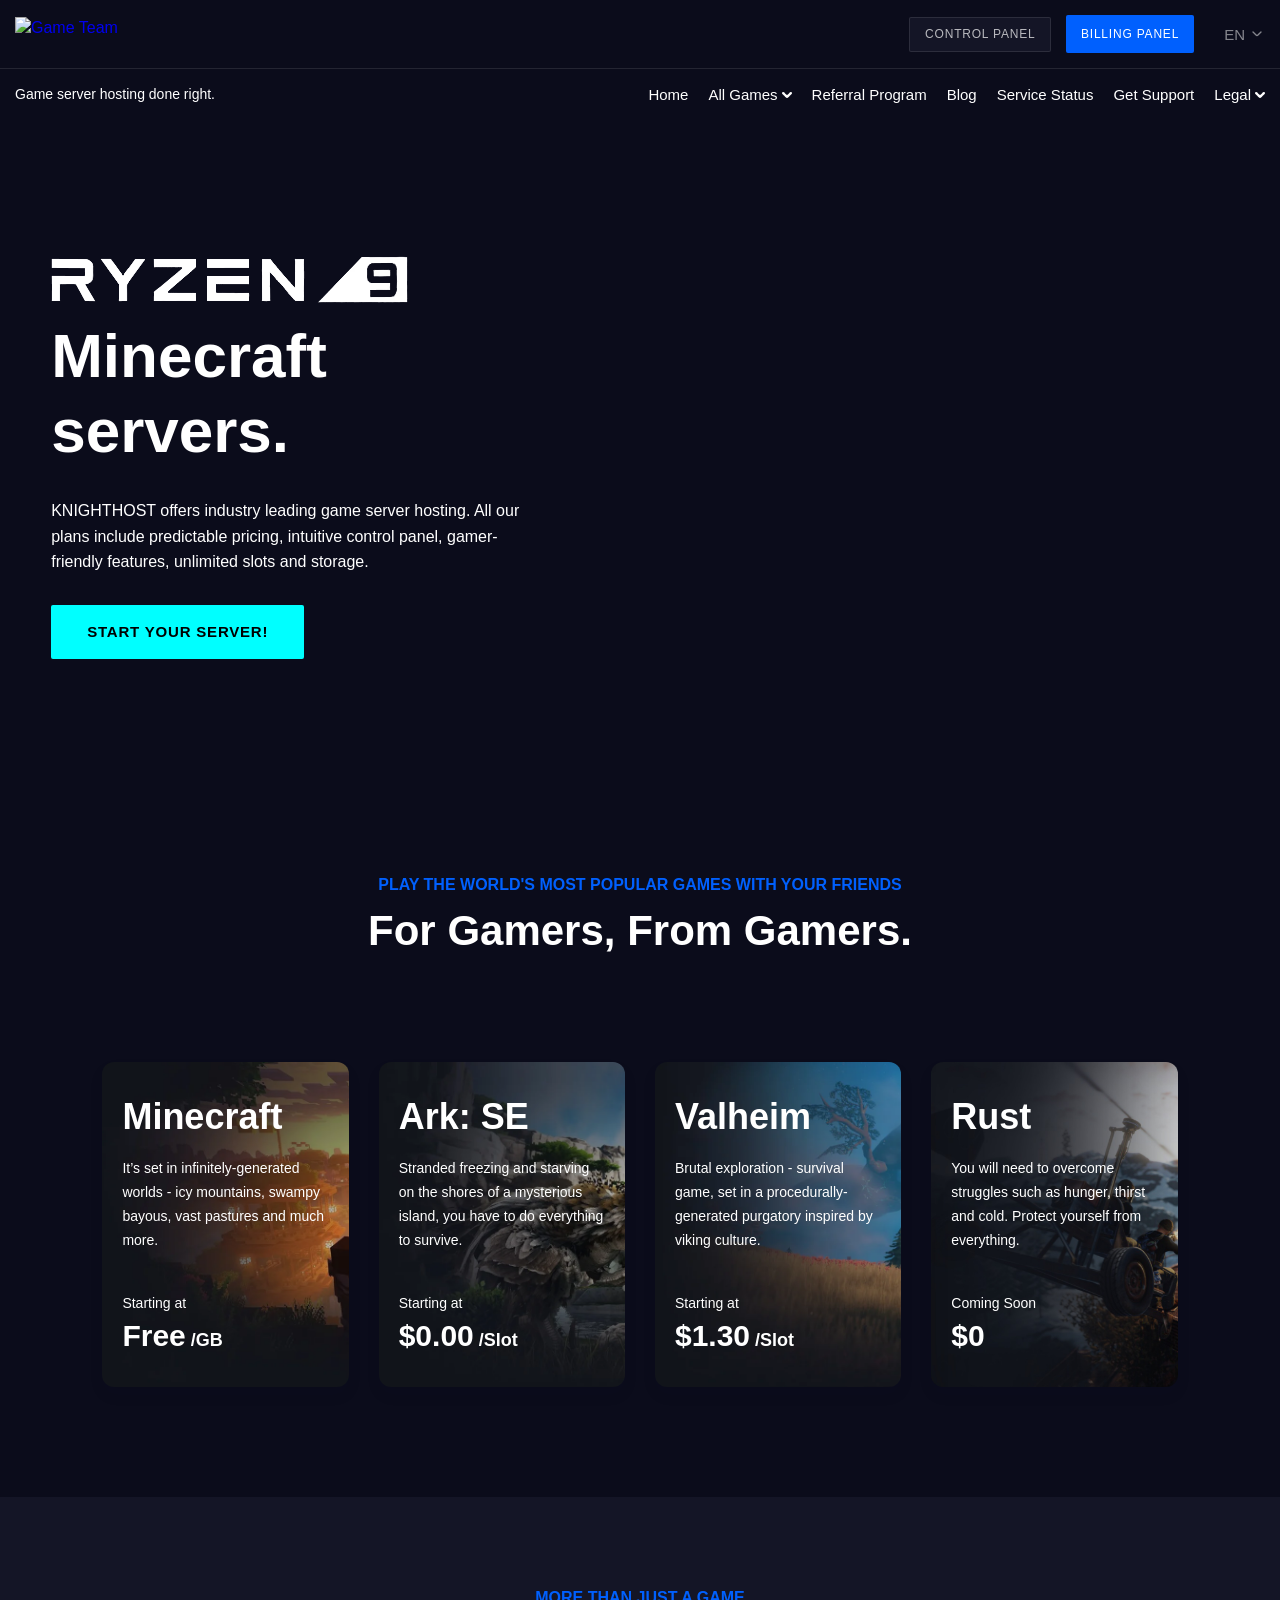
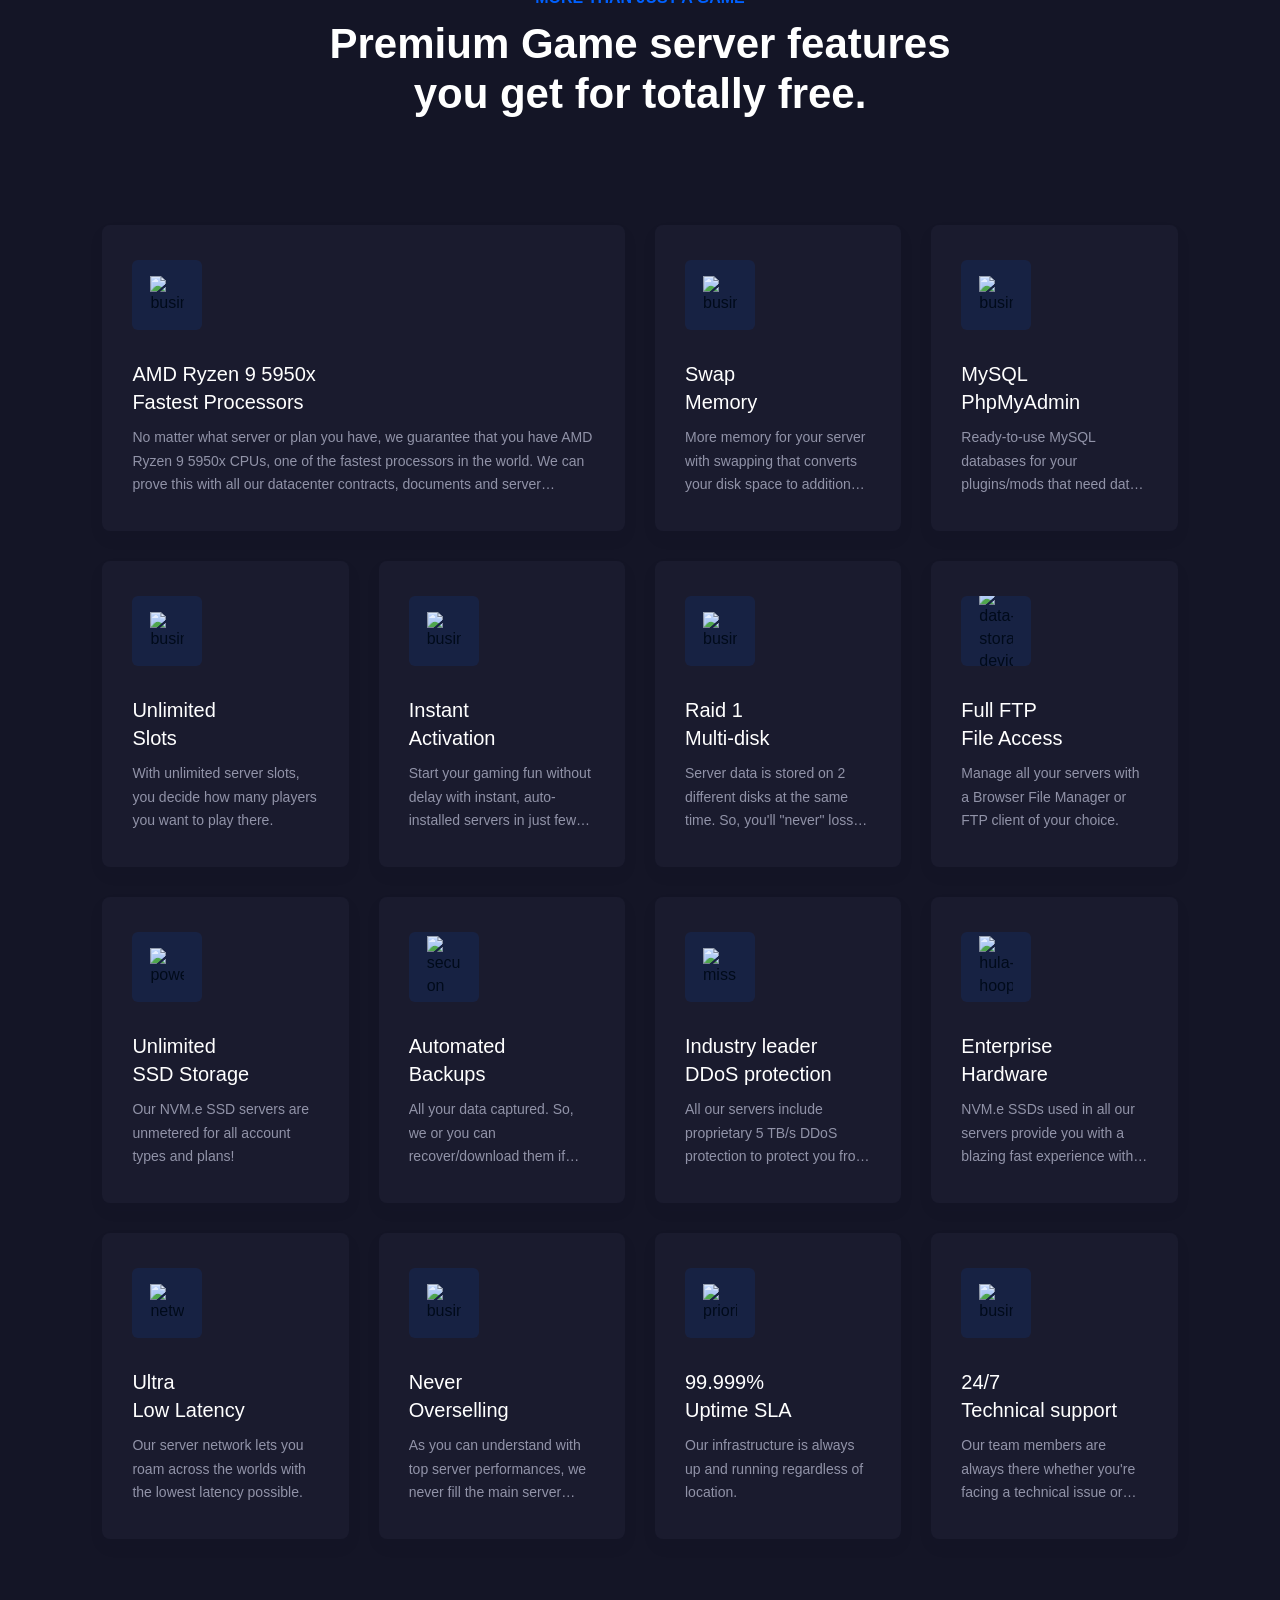
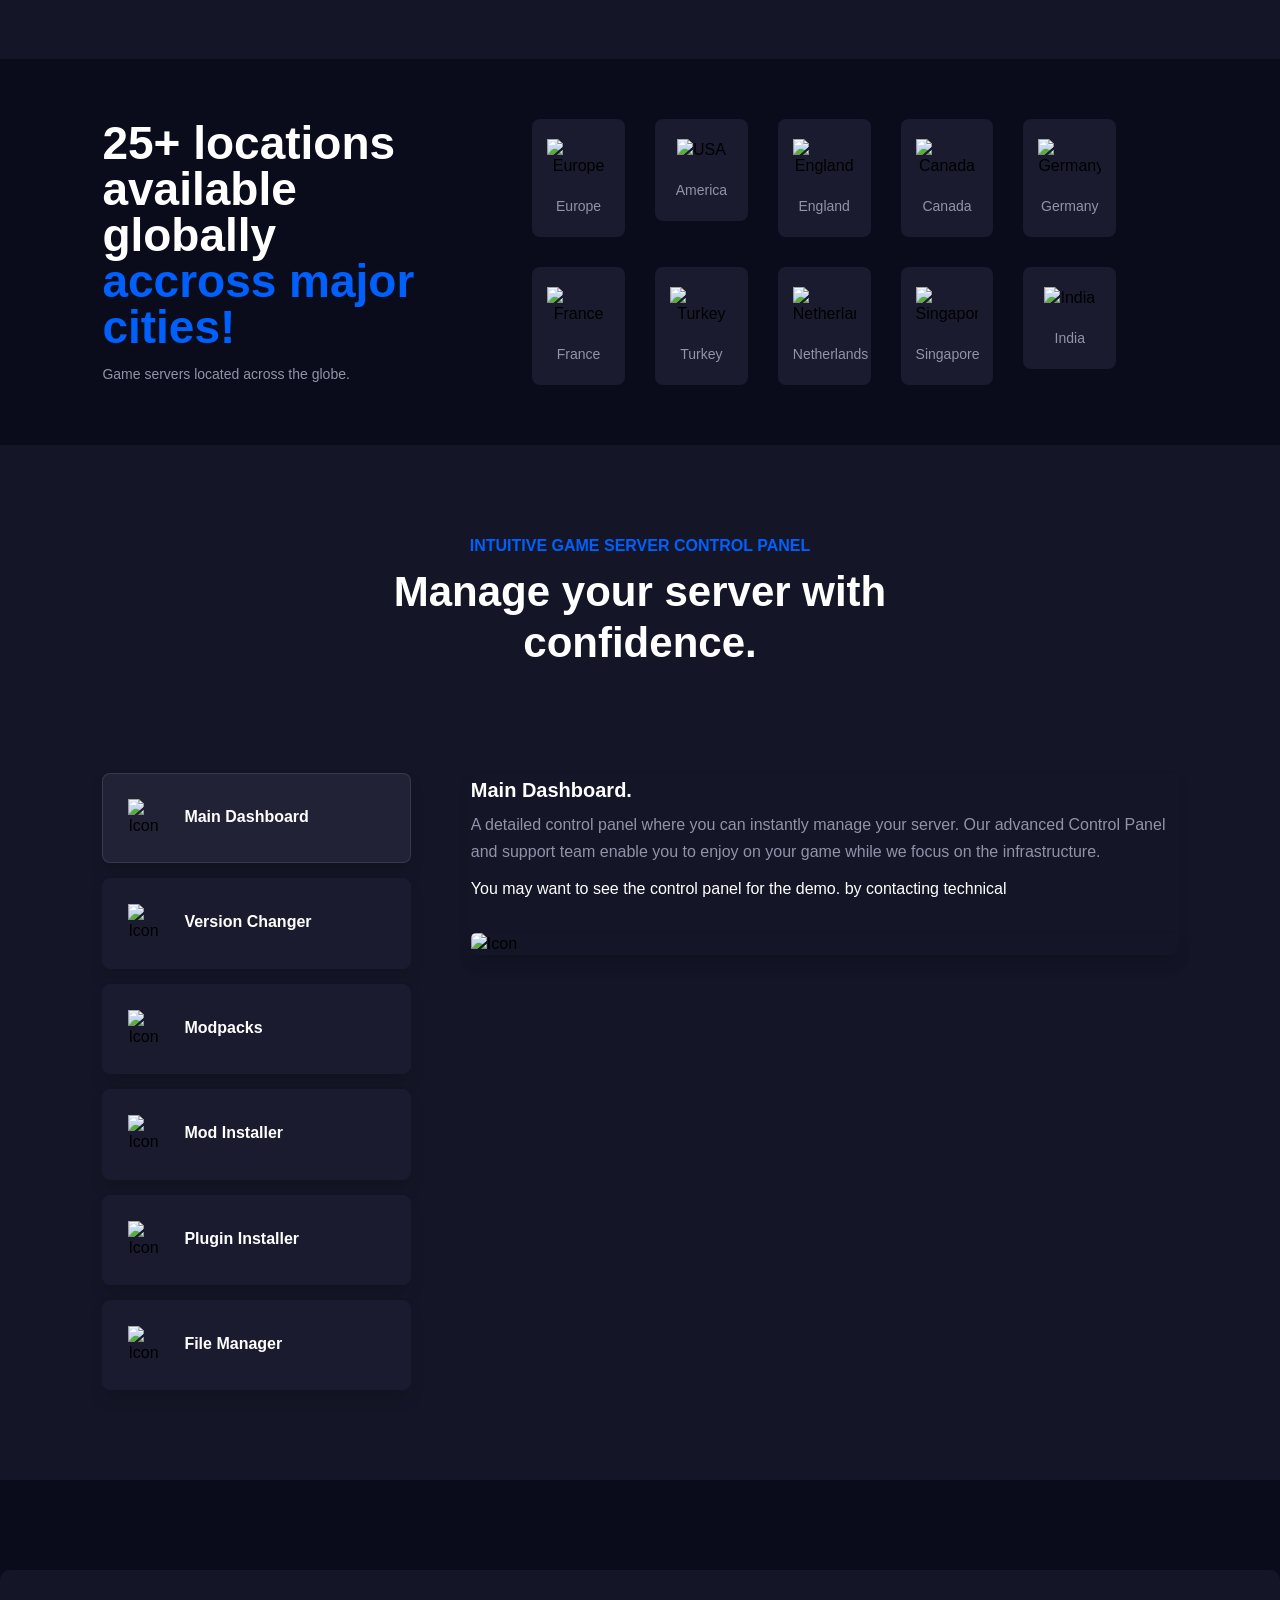
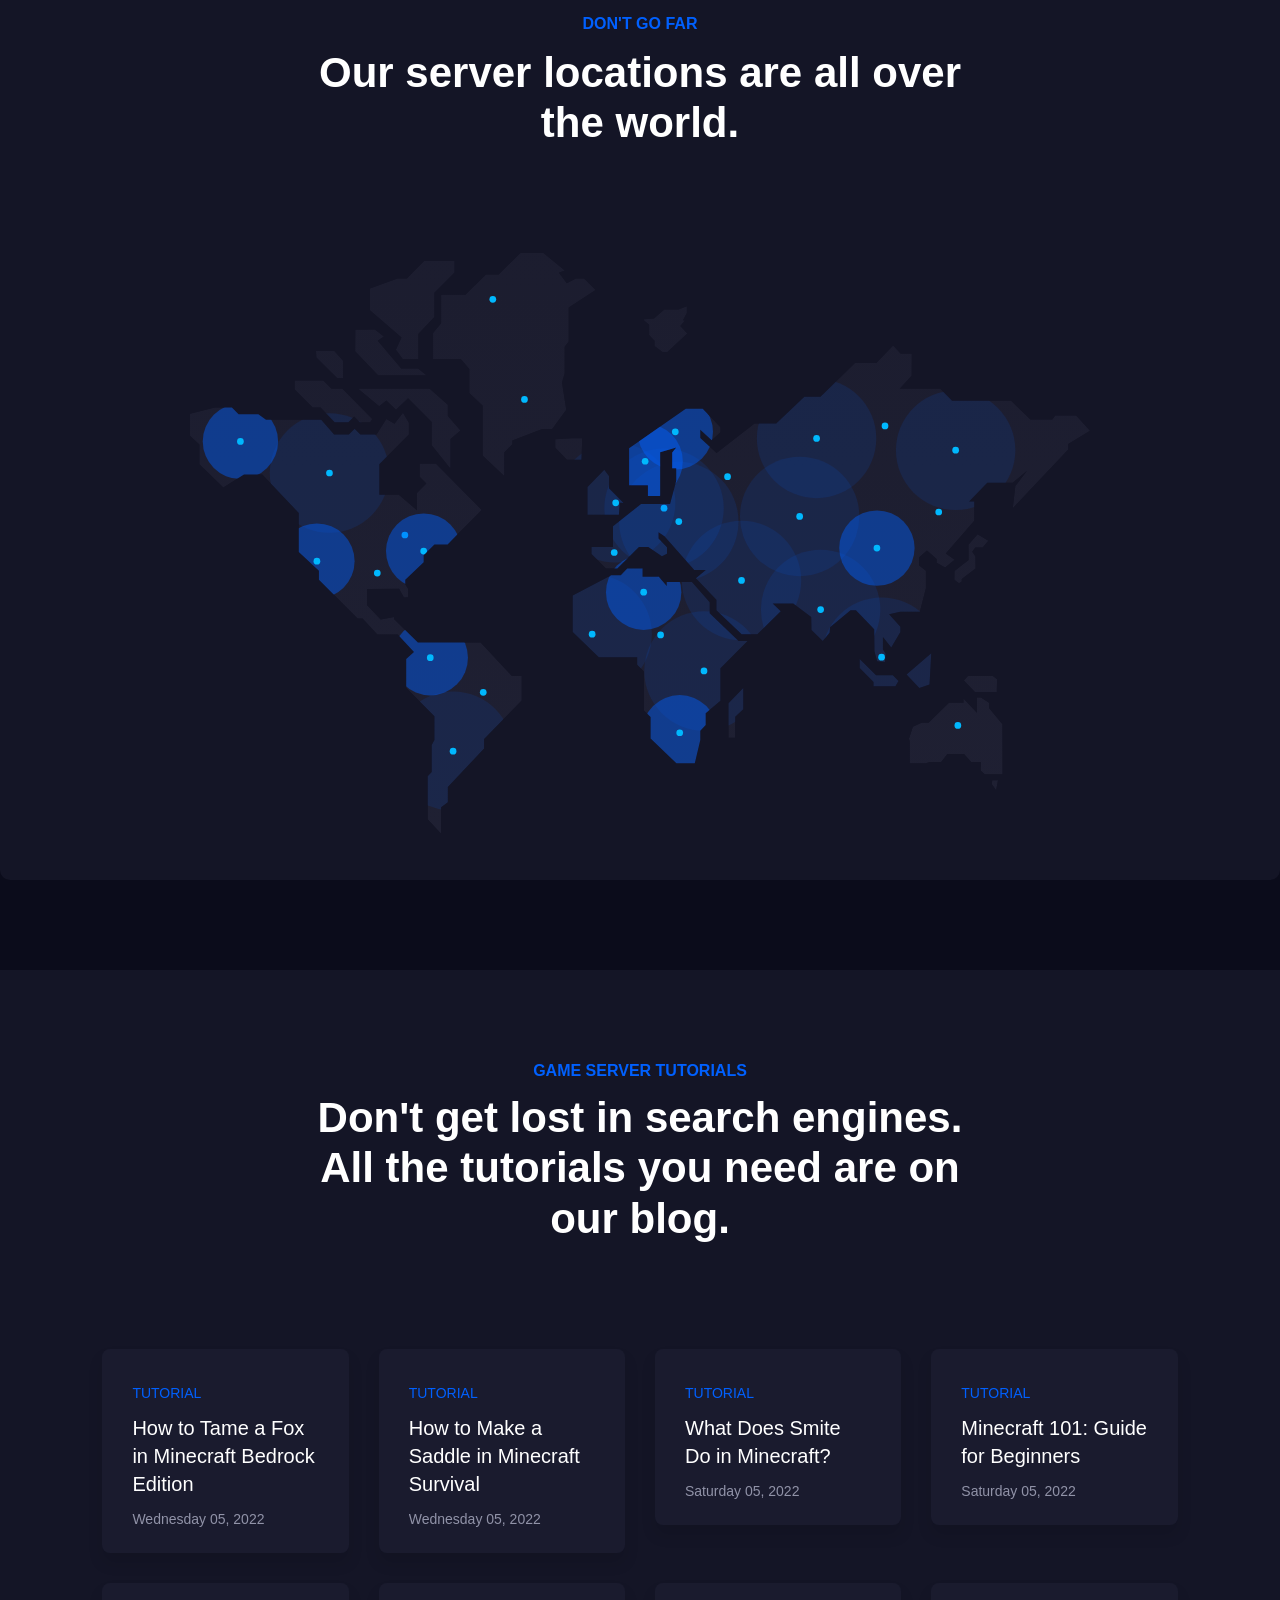
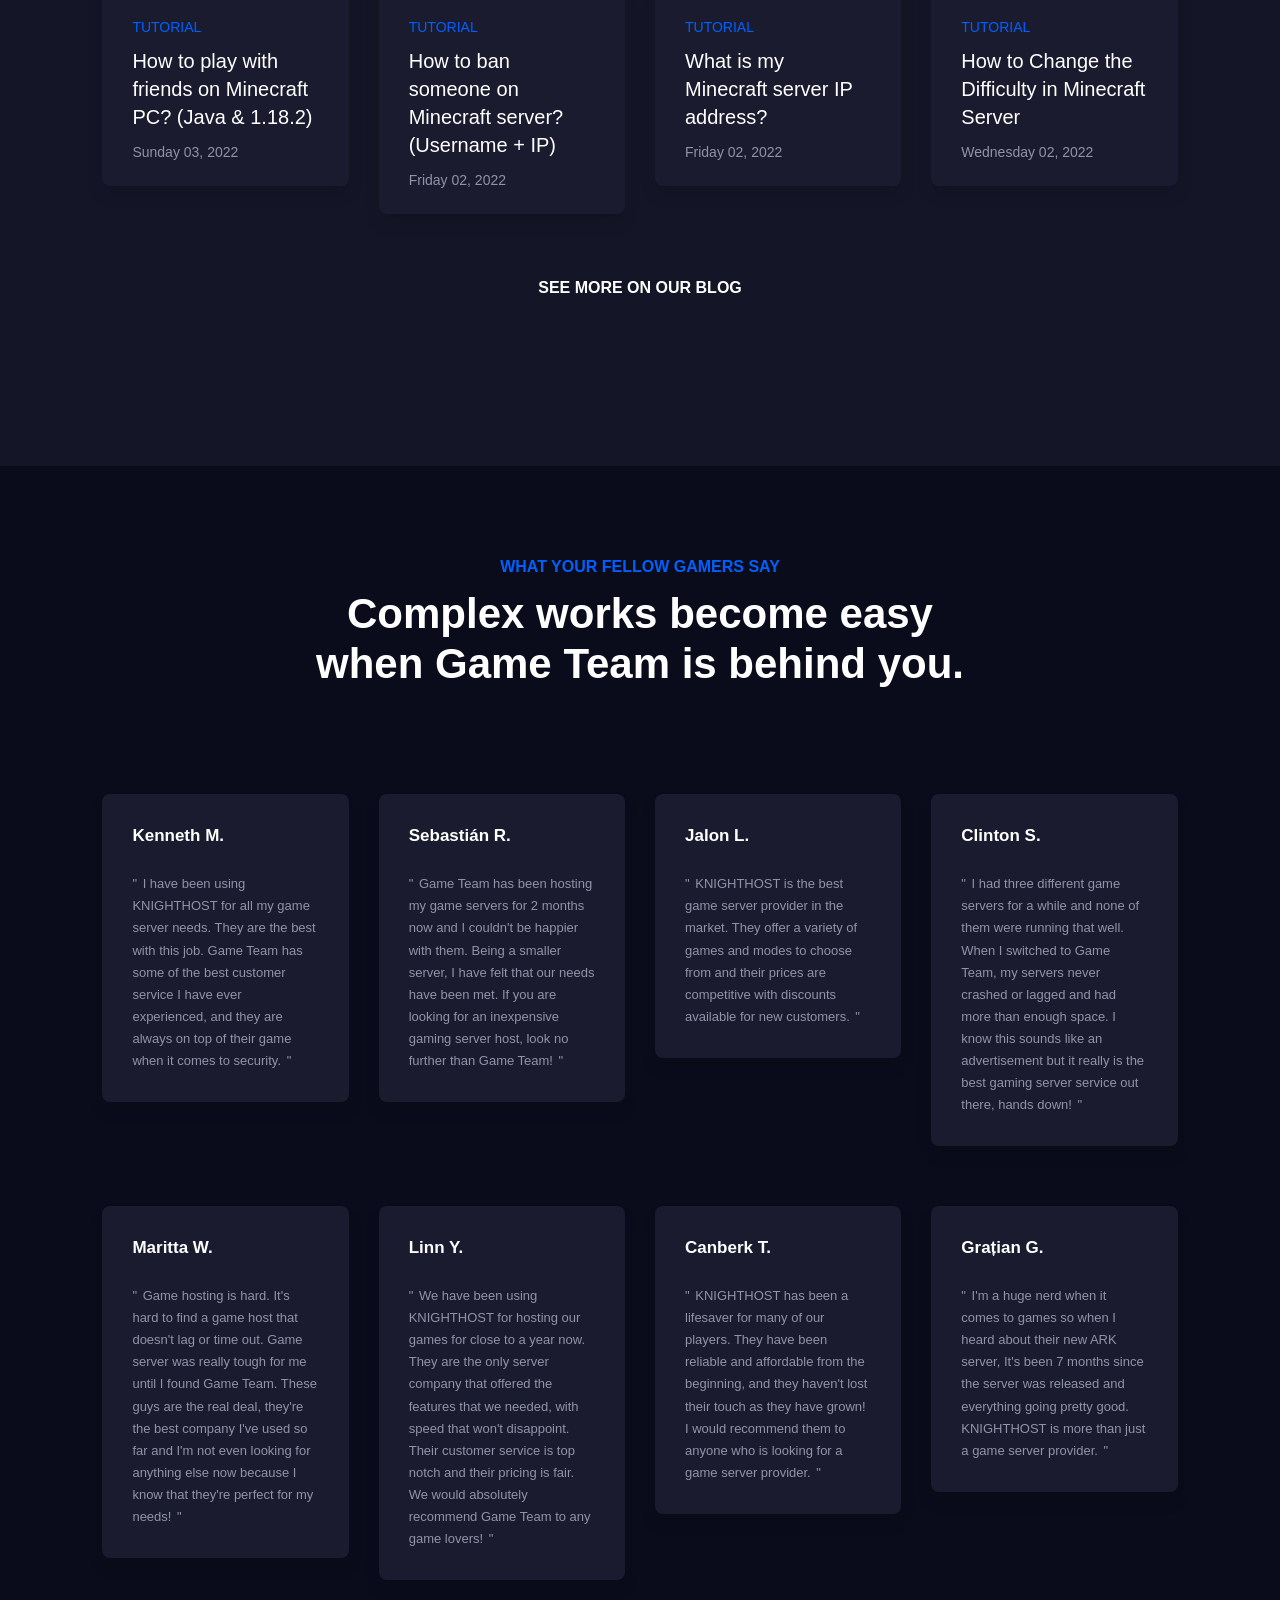
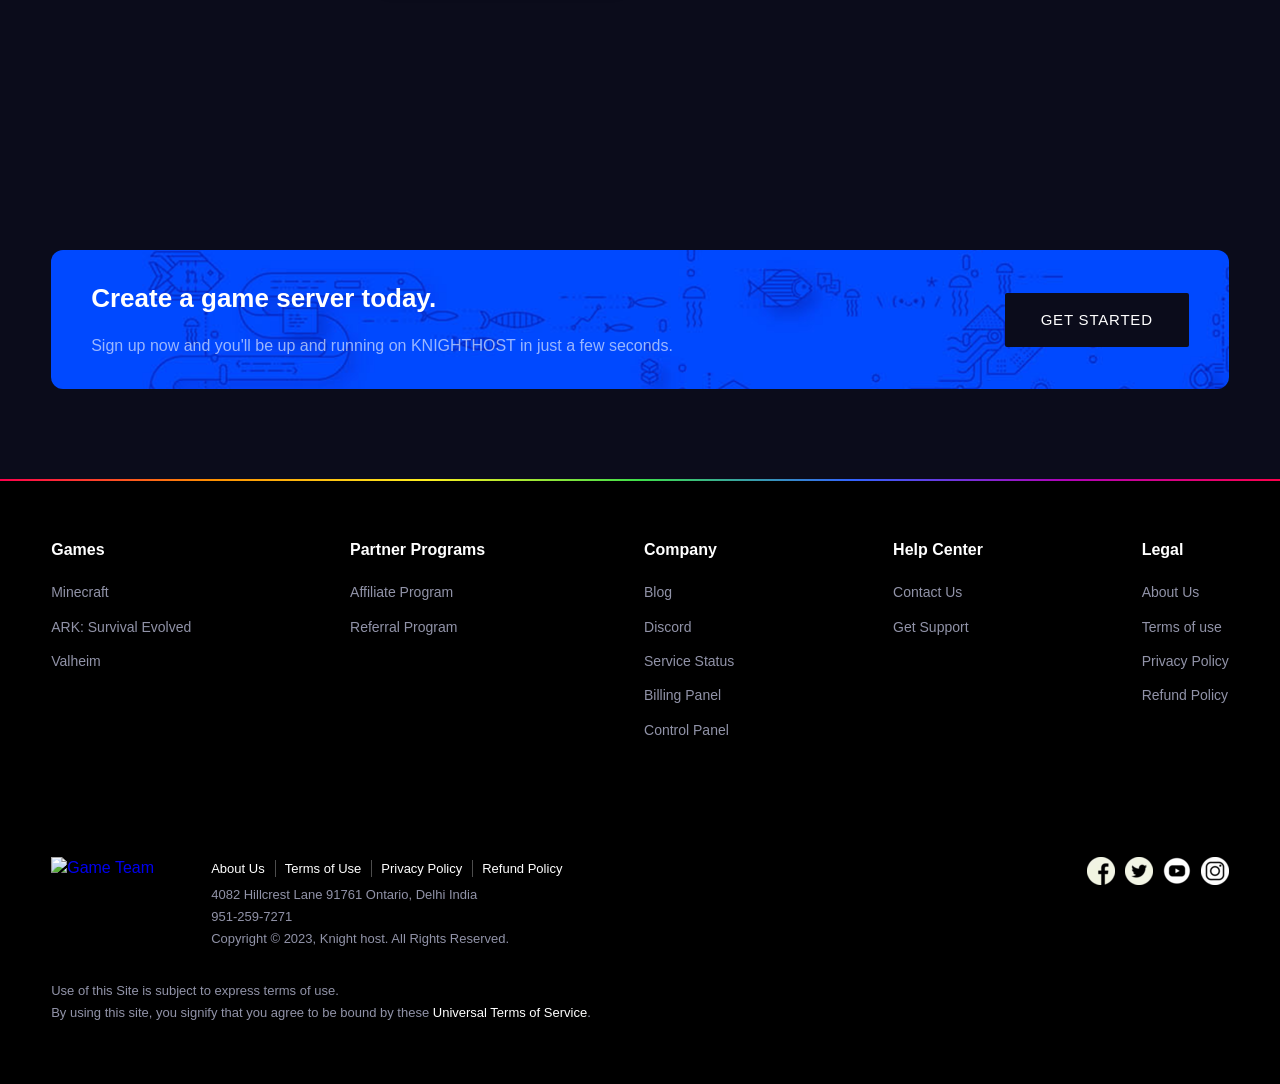
==== commit c6178cf5: "Update index.html" ====
--- a/index.html
+++ b/index.html
@@ -331,7 +331,7 @@
                 playbackRate="0.5"
                 style="width: 100%; height: 100%"
               >
-                <source src="video.mp4" type="video/mp4" />
+                <source src="/video.mp4" type="video/mp4" />
                 Your browser does not support the video tag.
               </video>
               <script>
--- a/assets/css/bundle.min.css
+++ b/assets/css/bundle.min.css
@@ -0,0 +1,3449 @@
+*,
+::after,
+::before {
+  box-sizing: border-box;
+  padding: 0;
+  margin: 0;
+}
+[tabindex="-1"]:focus {
+  outline: 0 !important;
+}
+[hidden] {
+  display: none !important;
+}
+.img-fluid {
+  max-width: 100%;
+}
+.list-unstyled {
+  list-style: none;
+}
+p {
+  line-height: 1.7;
+}
+article,
+aside,
+figcaption,
+figure,
+footer,
+header,
+hgroup,
+main,
+nav,
+section {
+  display: block;
+}
+a {
+  text-decoration: none;
+}
+button {
+  cursor: pointer;
+}
+input,
+select,
+textarea {
+  outline: 0 !important;
+}
+.font-100 {
+  font-weight: 100 !important;
+}
+.font-300 {
+  font-weight: 300 !important;
+}
+.font-400 {
+  font-weight: 400 !important;
+}
+.font-500 {
+  font-weight: 500 !important;
+}
+.font-600 {
+  font-weight: 600 !important;
+}
+.font-700 {
+  font-weight: 700 !important;
+}
+.font-800 {
+  font-weight: 800 !important;
+}
+.container {
+  max-width: 1600px;
+  width: 100%;
+  padding: 0 8vw;
+  margin-right: auto;
+  margin-left: auto;
+}
+@media only screen and (max-width: 991.98px) {
+  .container {
+    padding: 0 4vw;
+  }
+}
+.container-fluid {
+  max-width: 1600px;
+  width: 100%;
+  padding: 0 4vw;
+  margin: 0 auto;
+}
+.container-wide {
+  width: 100%;
+  padding: 0 4vw;
+}
+.d-none {
+  display: none !important;
+}
+.d-inline {
+  display: inline !important;
+}
+.d-inline-block {
+  display: inline-block !important;
+}
+.d-block {
+  display: block !important;
+}
+.d-table {
+  display: table !important;
+}
+.d-table-row {
+  display: table-row !important;
+}
+.d-table-cell {
+  display: table-cell !important;
+}
+.d-flex {
+  display: -ms-flexbox !important;
+  display: flex !important;
+}
+.d-inline-flex {
+  display: -ms-inline-flexbox !important;
+  display: inline-flex !important;
+}
+@media (min-width: 576px) {
+  .d-sm-none {
+    display: none !important;
+  }
+  .d-sm-inline {
+    display: inline !important;
+  }
+  .d-sm-inline-block {
+    display: inline-block !important;
+  }
+  .d-sm-block {
+    display: block !important;
+  }
+  .d-sm-table {
+    display: table !important;
+  }
+  .d-sm-table-row {
+    display: table-row !important;
+  }
+  .d-sm-table-cell {
+    display: table-cell !important;
+  }
+  .d-sm-flex {
+    display: -ms-flexbox !important;
+    display: flex !important;
+  }
+  .d-sm-inline-flex {
+    display: -ms-inline-flexbox !important;
+    display: inline-flex !important;
+  }
+}
+@media (min-width: 768px) {
+  .d-md-none {
+    display: none !important;
+  }
+  .d-md-inline {
+    display: inline !important;
+  }
+  .d-md-inline-block {
+    display: inline-block !important;
+  }
+  .d-md-block {
+    display: block !important;
+  }
+  .d-md-table {
+    display: table !important;
+  }
+  .d-md-table-row {
+    display: table-row !important;
+  }
+  .d-md-table-cell {
+    display: table-cell !important;
+  }
+  .d-md-flex {
+    display: -ms-flexbox !important;
+    display: flex !important;
+  }
+  .d-md-inline-flex {
+    display: -ms-inline-flexbox !important;
+    display: inline-flex !important;
+  }
+}
+@media (min-width: 992px) {
+  .d-lg-none {
+    display: none !important;
+  }
+  .d-lg-inline {
+    display: inline !important;
+  }
+  .d-lg-inline-block {
+    display: inline-block !important;
+  }
+  .d-lg-block {
+    display: block !important;
+  }
+  .d-lg-table {
+    display: table !important;
+  }
+  .d-lg-table-row {
+    display: table-row !important;
+  }
+  .d-lg-table-cell {
+    display: table-cell !important;
+  }
+  .d-lg-flex {
+    display: -ms-flexbox !important;
+    display: flex !important;
+  }
+  .d-lg-inline-flex {
+    display: -ms-inline-flexbox !important;
+    display: inline-flex !important;
+  }
+}
+@media (min-width: 1200px) {
+  .d-xl-none {
+    display: none !important;
+  }
+  .d-xl-inline {
+    display: inline !important;
+  }
+  .d-xl-inline-block {
+    display: inline-block !important;
+  }
+  .d-xl-block {
+    display: block !important;
+  }
+  .d-xl-table {
+    display: table !important;
+  }
+  .d-xl-table-row {
+    display: table-row !important;
+  }
+  .d-xl-table-cell {
+    display: table-cell !important;
+  }
+  .d-xl-flex {
+    display: -ms-flexbox !important;
+    display: flex !important;
+  }
+  .d-xl-inline-flex {
+    display: -ms-inline-flexbox !important;
+    display: inline-flex !important;
+  }
+}
+.flex-row {
+  -ms-flex-direction: row !important;
+  flex-direction: row !important;
+}
+.flex-column {
+  -ms-flex-direction: column !important;
+  flex-direction: column !important;
+}
+.flex-row-reverse {
+  -ms-flex-direction: row-reverse !important;
+  flex-direction: row-reverse !important;
+}
+.flex-column-reverse {
+  -ms-flex-direction: column-reverse !important;
+  flex-direction: column-reverse !important;
+}
+.flex-wrap {
+  -ms-flex-wrap: wrap !important;
+  flex-wrap: wrap !important;
+}
+.flex-nowrap {
+  -ms-flex-wrap: nowrap !important;
+  flex-wrap: nowrap !important;
+}
+.flex-wrap-reverse {
+  -ms-flex-wrap: wrap-reverse !important;
+  flex-wrap: wrap-reverse !important;
+}
+.flex-fill {
+  -ms-flex: 1 1 auto !important;
+  flex: 1 1 auto !important;
+}
+.flex-grow-0 {
+  -ms-flex-positive: 0 !important;
+  flex-grow: 0 !important;
+}
+.flex-grow-1 {
+  -ms-flex-positive: 1 !important;
+  flex-grow: 1 !important;
+}
+.flex-shrink-0 {
+  -ms-flex-negative: 0 !important;
+  flex-shrink: 0 !important;
+}
+.flex-shrink-1 {
+  -ms-flex-negative: 1 !important;
+  flex-shrink: 1 !important;
+}
+.justify-content-start {
+  -ms-flex-pack: start !important;
+  justify-content: flex-start !important;
+}
+.justify-content-end {
+  -ms-flex-pack: end !important;
+  justify-content: flex-end !important;
+}
+.justify-content-center {
+  -ms-flex-pack: center !important;
+  justify-content: center !important;
+}
+.justify-content-between {
+  -ms-flex-pack: justify !important;
+  justify-content: space-between !important;
+}
+.justify-content-around {
+  -ms-flex-pack: distribute !important;
+  justify-content: space-around !important;
+}
+.align-items-start {
+  -ms-flex-align: start !important;
+  align-items: flex-start !important;
+}
+.align-items-end {
+  -ms-flex-align: end !important;
+  align-items: flex-end !important;
+}
+.align-items-center {
+  -ms-flex-align: center !important;
+  align-items: center !important;
+}
+.align-items-baseline {
+  -ms-flex-align: baseline !important;
+  align-items: baseline !important;
+}
+.align-items-stretch {
+  -ms-flex-align: stretch !important;
+  align-items: stretch !important;
+}
+.align-content-start {
+  -ms-flex-line-pack: start !important;
+  align-content: flex-start !important;
+}
+.align-content-end {
+  -ms-flex-line-pack: end !important;
+  align-content: flex-end !important;
+}
+.align-content-center {
+  -ms-flex-line-pack: center !important;
+  align-content: center !important;
+}
+.align-content-between {
+  -ms-flex-line-pack: justify !important;
+  align-content: space-between !important;
+}
+.align-content-around {
+  -ms-flex-line-pack: distribute !important;
+  align-content: space-around !important;
+}
+.align-content-stretch {
+  -ms-flex-line-pack: stretch !important;
+  align-content: stretch !important;
+}
+.align-self-auto {
+  -ms-flex-item-align: auto !important;
+  align-self: auto !important;
+}
+.align-self-start {
+  -ms-flex-item-align: start !important;
+  align-self: flex-start !important;
+}
+.align-self-end {
+  -ms-flex-item-align: end !important;
+  align-self: flex-end !important;
+}
+.align-self-center {
+  -ms-flex-item-align: center !important;
+  align-self: center !important;
+}
+.align-self-baseline {
+  -ms-flex-item-align: baseline !important;
+  align-self: baseline !important;
+}
+.align-self-stretch {
+  -ms-flex-item-align: stretch !important;
+  align-self: stretch !important;
+}
+@media (min-width: 576px) {
+  .flex-sm-row {
+    -ms-flex-direction: row !important;
+    flex-direction: row !important;
+  }
+  .flex-sm-column {
+    -ms-flex-direction: column !important;
+    flex-direction: column !important;
+  }
+  .flex-sm-row-reverse {
+    -ms-flex-direction: row-reverse !important;
+    flex-direction: row-reverse !important;
+  }
+  .flex-sm-column-reverse {
+    -ms-flex-direction: column-reverse !important;
+    flex-direction: column-reverse !important;
+  }
+  .flex-sm-wrap {
+    -ms-flex-wrap: wrap !important;
+    flex-wrap: wrap !important;
+  }
+  .flex-sm-nowrap {
+    -ms-flex-wrap: nowrap !important;
+    flex-wrap: nowrap !important;
+  }
+  .flex-sm-wrap-reverse {
+    -ms-flex-wrap: wrap-reverse !important;
+    flex-wrap: wrap-reverse !important;
+  }
+  .flex-sm-fill {
+    -ms-flex: 1 1 auto !important;
+    flex: 1 1 auto !important;
+  }
+  .flex-sm-grow-0 {
+    -ms-flex-positive: 0 !important;
+    flex-grow: 0 !important;
+  }
+  .flex-sm-grow-1 {
+    -ms-flex-positive: 1 !important;
+    flex-grow: 1 !important;
+  }
+  .flex-sm-shrink-0 {
+    -ms-flex-negative: 0 !important;
+    flex-shrink: 0 !important;
+  }
+  .flex-sm-shrink-1 {
+    -ms-flex-negative: 1 !important;
+    flex-shrink: 1 !important;
+  }
+  .justify-content-sm-start {
+    -ms-flex-pack: start !important;
+    justify-content: flex-start !important;
+  }
+  .justify-content-sm-end {
+    -ms-flex-pack: end !important;
+    justify-content: flex-end !important;
+  }
+  .justify-content-sm-center {
+    -ms-flex-pack: center !important;
+    justify-content: center !important;
+  }
+  .justify-content-sm-between {
+    -ms-flex-pack: justify !important;
+    justify-content: space-between !important;
+  }
+  .justify-content-sm-around {
+    -ms-flex-pack: distribute !important;
+    justify-content: space-around !important;
+  }
+  .align-items-sm-start {
+    -ms-flex-align: start !important;
+    align-items: flex-start !important;
+  }
+  .align-items-sm-end {
+    -ms-flex-align: end !important;
+    align-items: flex-end !important;
+  }
+  .align-items-sm-center {
+    -ms-flex-align: center !important;
+    align-items: center !important;
+  }
+  .align-items-sm-baseline {
+    -ms-flex-align: baseline !important;
+    align-items: baseline !important;
+  }
+  .align-items-sm-stretch {
+    -ms-flex-align: stretch !important;
+    align-items: stretch !important;
+  }
+  .align-content-sm-start {
+    -ms-flex-line-pack: start !important;
+    align-content: flex-start !important;
+  }
+  .align-content-sm-end {
+    -ms-flex-line-pack: end !important;
+    align-content: flex-end !important;
+  }
+  .align-content-sm-center {
+    -ms-flex-line-pack: center !important;
+    align-content: center !important;
+  }
+  .align-content-sm-between {
+    -ms-flex-line-pack: justify !important;
+    align-content: space-between !important;
+  }
+  .align-content-sm-around {
+    -ms-flex-line-pack: distribute !important;
+    align-content: space-around !important;
+  }
+  .align-content-sm-stretch {
+    -ms-flex-line-pack: stretch !important;
+    align-content: stretch !important;
+  }
+  .align-self-sm-auto {
+    -ms-flex-item-align: auto !important;
+    align-self: auto !important;
+  }
+  .align-self-sm-start {
+    -ms-flex-item-align: start !important;
+    align-self: flex-start !important;
+  }
+  .align-self-sm-end {
+    -ms-flex-item-align: end !important;
+    align-self: flex-end !important;
+  }
+  .align-self-sm-center {
+    -ms-flex-item-align: center !important;
+    align-self: center !important;
+  }
+  .align-self-sm-baseline {
+    -ms-flex-item-align: baseline !important;
+    align-self: baseline !important;
+  }
+  .align-self-sm-stretch {
+    -ms-flex-item-align: stretch !important;
+    align-self: stretch !important;
+  }
+}
+@media (min-width: 768px) {
+  .flex-md-row {
+    -ms-flex-direction: row !important;
+    flex-direction: row !important;
+  }
+  .flex-md-column {
+    -ms-flex-direction: column !important;
+    flex-direction: column !important;
+  }
+  .flex-md-row-reverse {
+    -ms-flex-direction: row-reverse !important;
+    flex-direction: row-reverse !important;
+  }
+  .flex-md-column-reverse {
+    -ms-flex-direction: column-reverse !important;
+    flex-direction: column-reverse !important;
+  }
+  .flex-md-wrap {
+    -ms-flex-wrap: wrap !important;
+    flex-wrap: wrap !important;
+  }
+  .flex-md-nowrap {
+    -ms-flex-wrap: nowrap !important;
+    flex-wrap: nowrap !important;
+  }
+  .flex-md-wrap-reverse {
+    -ms-flex-wrap: wrap-reverse !important;
+    flex-wrap: wrap-reverse !important;
+  }
+  .flex-md-fill {
+    -ms-flex: 1 1 auto !important;
+    flex: 1 1 auto !important;
+  }
+  .flex-md-grow-0 {
+    -ms-flex-positive: 0 !important;
+    flex-grow: 0 !important;
+  }
+  .flex-md-grow-1 {
+    -ms-flex-positive: 1 !important;
+    flex-grow: 1 !important;
+  }
+  .flex-md-shrink-0 {
+    -ms-flex-negative: 0 !important;
+    flex-shrink: 0 !important;
+  }
+  .flex-md-shrink-1 {
+    -ms-flex-negative: 1 !important;
+    flex-shrink: 1 !important;
+  }
+  .justify-content-md-start {
+    -ms-flex-pack: start !important;
+    justify-content: flex-start !important;
+  }
+  .justify-content-md-end {
+    -ms-flex-pack: end !important;
+    justify-content: flex-end !important;
+  }
+  .justify-content-md-center {
+    -ms-flex-pack: center !important;
+    justify-content: center !important;
+  }
+  .justify-content-md-between {
+    -ms-flex-pack: justify !important;
+    justify-content: space-between !important;
+  }
+  .justify-content-md-around {
+    -ms-flex-pack: distribute !important;
+    justify-content: space-around !important;
+  }
+  .align-items-md-start {
+    -ms-flex-align: start !important;
+    align-items: flex-start !important;
+  }
+  .align-items-md-end {
+    -ms-flex-align: end !important;
+    align-items: flex-end !important;
+  }
+  .align-items-md-center {
+    -ms-flex-align: center !important;
+    align-items: center !important;
+  }
+  .align-items-md-baseline {
+    -ms-flex-align: baseline !important;
+    align-items: baseline !important;
+  }
+  .align-items-md-stretch {
+    -ms-flex-align: stretch !important;
+    align-items: stretch !important;
+  }
+  .align-content-md-start {
+    -ms-flex-line-pack: start !important;
+    align-content: flex-start !important;
+  }
+  .align-content-md-end {
+    -ms-flex-line-pack: end !important;
+    align-content: flex-end !important;
+  }
+  .align-content-md-center {
+    -ms-flex-line-pack: center !important;
+    align-content: center !important;
+  }
+  .align-content-md-between {
+    -ms-flex-line-pack: justify !important;
+    align-content: space-between !important;
+  }
+  .align-content-md-around {
+    -ms-flex-line-pack: distribute !important;
+    align-content: space-around !important;
+  }
+  .align-content-md-stretch {
+    -ms-flex-line-pack: stretch !important;
+    align-content: stretch !important;
+  }
+  .align-self-md-auto {
+    -ms-flex-item-align: auto !important;
+    align-self: auto !important;
+  }
+  .align-self-md-start {
+    -ms-flex-item-align: start !important;
+    align-self: flex-start !important;
+  }
+  .align-self-md-end {
+    -ms-flex-item-align: end !important;
+    align-self: flex-end !important;
+  }
+  .align-self-md-center {
+    -ms-flex-item-align: center !important;
+    align-self: center !important;
+  }
+  .align-self-md-baseline {
+    -ms-flex-item-align: baseline !important;
+    align-self: baseline !important;
+  }
+  .align-self-md-stretch {
+    -ms-flex-item-align: stretch !important;
+    align-self: stretch !important;
+  }
+}
+@media (min-width: 992px) {
+  .flex-lg-row {
+    -ms-flex-direction: row !important;
+    flex-direction: row !important;
+  }
+  .flex-lg-column {
+    -ms-flex-direction: column !important;
+    flex-direction: column !important;
+  }
+  .flex-lg-row-reverse {
+    -ms-flex-direction: row-reverse !important;
+    flex-direction: row-reverse !important;
+  }
+  .flex-lg-column-reverse {
+    -ms-flex-direction: column-reverse !important;
+    flex-direction: column-reverse !important;
+  }
+  .flex-lg-wrap {
+    -ms-flex-wrap: wrap !important;
+    flex-wrap: wrap !important;
+  }
+  .flex-lg-nowrap {
+    -ms-flex-wrap: nowrap !important;
+    flex-wrap: nowrap !important;
+  }
+  .flex-lg-wrap-reverse {
+    -ms-flex-wrap: wrap-reverse !important;
+    flex-wrap: wrap-reverse !important;
+  }
+  .flex-lg-fill {
+    -ms-flex: 1 1 auto !important;
+    flex: 1 1 auto !important;
+  }
+  .flex-lg-grow-0 {
+    -ms-flex-positive: 0 !important;
+    flex-grow: 0 !important;
+  }
+  .flex-lg-grow-1 {
+    -ms-flex-positive: 1 !important;
+    flex-grow: 1 !important;
+  }
+  .flex-lg-shrink-0 {
+    -ms-flex-negative: 0 !important;
+    flex-shrink: 0 !important;
+  }
+  .flex-lg-shrink-1 {
+    -ms-flex-negative: 1 !important;
+    flex-shrink: 1 !important;
+  }
+  .justify-content-lg-start {
+    -ms-flex-pack: start !important;
+    justify-content: flex-start !important;
+  }
+  .justify-content-lg-end {
+    -ms-flex-pack: end !important;
+    justify-content: flex-end !important;
+  }
+  .justify-content-lg-center {
+    -ms-flex-pack: center !important;
+    justify-content: center !important;
+  }
+  .justify-content-lg-between {
+    -ms-flex-pack: justify !important;
+    justify-content: space-between !important;
+  }
+  .justify-content-lg-around {
+    -ms-flex-pack: distribute !important;
+    justify-content: space-around !important;
+  }
+  .align-items-lg-start {
+    -ms-flex-align: start !important;
+    align-items: flex-start !important;
+  }
+  .align-items-lg-end {
+    -ms-flex-align: end !important;
+    align-items: flex-end !important;
+  }
+  .align-items-lg-center {
+    -ms-flex-align: center !important;
+    align-items: center !important;
+  }
+  .align-items-lg-baseline {
+    -ms-flex-align: baseline !important;
+    align-items: baseline !important;
+  }
+  .align-items-lg-stretch {
+    -ms-flex-align: stretch !important;
+    align-items: stretch !important;
+  }
+  .align-content-lg-start {
+    -ms-flex-line-pack: start !important;
+    align-content: flex-start !important;
+  }
+  .align-content-lg-end {
+    -ms-flex-line-pack: end !important;
+    align-content: flex-end !important;
+  }
+  .align-content-lg-center {
+    -ms-flex-line-pack: center !important;
+    align-content: center !important;
+  }
+  .align-content-lg-between {
+    -ms-flex-line-pack: justify !important;
+    align-content: space-between !important;
+  }
+  .align-content-lg-around {
+    -ms-flex-line-pack: distribute !important;
+    align-content: space-around !important;
+  }
+  .align-content-lg-stretch {
+    -ms-flex-line-pack: stretch !important;
+    align-content: stretch !important;
+  }
+  .align-self-lg-auto {
+    -ms-flex-item-align: auto !important;
+    align-self: auto !important;
+  }
+  .align-self-lg-start {
+    -ms-flex-item-align: start !important;
+    align-self: flex-start !important;
+  }
+  .align-self-lg-end {
+    -ms-flex-item-align: end !important;
+    align-self: flex-end !important;
+  }
+  .align-self-lg-center {
+    -ms-flex-item-align: center !important;
+    align-self: center !important;
+  }
+  .align-self-lg-baseline {
+    -ms-flex-item-align: baseline !important;
+    align-self: baseline !important;
+  }
+  .align-self-lg-stretch {
+    -ms-flex-item-align: stretch !important;
+    align-self: stretch !important;
+  }
+}
+@media (min-width: 1200px) {
+  .flex-xl-row {
+    -ms-flex-direction: row !important;
+    flex-direction: row !important;
+  }
+  .flex-xl-column {
+    -ms-flex-direction: column !important;
+    flex-direction: column !important;
+  }
+  .flex-xl-row-reverse {
+    -ms-flex-direction: row-reverse !important;
+    flex-direction: row-reverse !important;
+  }
+  .flex-xl-column-reverse {
+    -ms-flex-direction: column-reverse !important;
+    flex-direction: column-reverse !important;
+  }
+  .flex-xl-wrap {
+    -ms-flex-wrap: wrap !important;
+    flex-wrap: wrap !important;
+  }
+  .flex-xl-nowrap {
+    -ms-flex-wrap: nowrap !important;
+    flex-wrap: nowrap !important;
+  }
+  .flex-xl-wrap-reverse {
+    -ms-flex-wrap: wrap-reverse !important;
+    flex-wrap: wrap-reverse !important;
+  }
+  .flex-xl-fill {
+    -ms-flex: 1 1 auto !important;
+    flex: 1 1 auto !important;
+  }
+  .flex-xl-grow-0 {
+    -ms-flex-positive: 0 !important;
+    flex-grow: 0 !important;
+  }
+  .flex-xl-grow-1 {
+    -ms-flex-positive: 1 !important;
+    flex-grow: 1 !important;
+  }
+  .flex-xl-shrink-0 {
+    -ms-flex-negative: 0 !important;
+    flex-shrink: 0 !important;
+  }
+  .flex-xl-shrink-1 {
+    -ms-flex-negative: 1 !important;
+    flex-shrink: 1 !important;
+  }
+  .justify-content-xl-start {
+    -ms-flex-pack: start !important;
+    justify-content: flex-start !important;
+  }
+  .justify-content-xl-end {
+    -ms-flex-pack: end !important;
+    justify-content: flex-end !important;
+  }
+  .justify-content-xl-center {
+    -ms-flex-pack: center !important;
+    justify-content: center !important;
+  }
+  .justify-content-xl-between {
+    -ms-flex-pack: justify !important;
+    justify-content: space-between !important;
+  }
+  .justify-content-xl-around {
+    -ms-flex-pack: distribute !important;
+    justify-content: space-around !important;
+  }
+  .align-items-xl-start {
+    -ms-flex-align: start !important;
+    align-items: flex-start !important;
+  }
+  .align-items-xl-end {
+    -ms-flex-align: end !important;
+    align-items: flex-end !important;
+  }
+  .align-items-xl-center {
+    -ms-flex-align: center !important;
+    align-items: center !important;
+  }
+  .align-items-xl-baseline {
+    -ms-flex-align: baseline !important;
+    align-items: baseline !important;
+  }
+  .align-items-xl-stretch {
+    -ms-flex-align: stretch !important;
+    align-items: stretch !important;
+  }
+  .align-content-xl-start {
+    -ms-flex-line-pack: start !important;
+    align-content: flex-start !important;
+  }
+  .align-content-xl-end {
+    -ms-flex-line-pack: end !important;
+    align-content: flex-end !important;
+  }
+  .align-content-xl-center {
+    -ms-flex-line-pack: center !important;
+    align-content: center !important;
+  }
+  .align-content-xl-between {
+    -ms-flex-line-pack: justify !important;
+    align-content: space-between !important;
+  }
+  .align-content-xl-around {
+    -ms-flex-line-pack: distribute !important;
+    align-content: space-around !important;
+  }
+  .align-content-xl-stretch {
+    -ms-flex-line-pack: stretch !important;
+    align-content: stretch !important;
+  }
+  .align-self-xl-auto {
+    -ms-flex-item-align: auto !important;
+    align-self: auto !important;
+  }
+  .align-self-xl-start {
+    -ms-flex-item-align: start !important;
+    align-self: flex-start !important;
+  }
+  .align-self-xl-end {
+    -ms-flex-item-align: end !important;
+    align-self: flex-end !important;
+  }
+  .align-self-xl-center {
+    -ms-flex-item-align: center !important;
+    align-self: center !important;
+  }
+  .align-self-xl-baseline {
+    -ms-flex-item-align: baseline !important;
+    align-self: baseline !important;
+  }
+  .align-self-xl-stretch {
+    -ms-flex-item-align: stretch !important;
+    align-self: stretch !important;
+  }
+}
+.float-left {
+  float: left !important;
+}
+.float-right {
+  float: right !important;
+}
+.float-none {
+  float: none !important;
+}
+@media (min-width: 576px) {
+  .float-sm-left {
+    float: left !important;
+  }
+  .float-sm-right {
+    float: right !important;
+  }
+  .float-sm-none {
+    float: none !important;
+  }
+}
+@media (min-width: 768px) {
+  .float-md-left {
+    float: left !important;
+  }
+  .float-md-right {
+    float: right !important;
+  }
+  .float-md-none {
+    float: none !important;
+  }
+}
+@media (min-width: 992px) {
+  .float-lg-left {
+    float: left !important;
+  }
+  .float-lg-right {
+    float: right !important;
+  }
+  .float-lg-none {
+    float: none !important;
+  }
+}
+@media (min-width: 1200px) {
+  .float-xl-left {
+    float: left !important;
+  }
+  .float-xl-right {
+    float: right !important;
+  }
+  .float-xl-none {
+    float: none !important;
+  }
+}
+.position-static {
+  position: static !important;
+}
+.position-relative {
+  position: relative !important;
+}
+.position-absolute {
+  position: absolute !important;
+}
+.position-fixed {
+  position: fixed !important;
+}
+.position-sticky {
+  position: -webkit-sticky !important;
+  position: sticky !important;
+}
+.row {
+  display: -ms-flexbox;
+  display: flex;
+  -ms-flex-wrap: wrap;
+  flex-wrap: wrap;
+  margin-right: -15px;
+  margin-left: -15px;
+}
+.no-gutters {
+  margin-right: 0;
+  margin-left: 0;
+}
+.no-gutters > .col,
+.no-gutters > [class*="col-"] {
+  padding-right: 0;
+  padding-left: 0;
+}
+.small-gutters {
+  margin-right: -7.5px;
+  margin-left: -7.5px;
+}
+.small-gutters > .col,
+.small-gutters > [class*="col-"] {
+  padding-right: 7.5px;
+  padding-left: 7.5px;
+}
+.col,
+.col-1,
+.col-10,
+.col-11,
+.col-12,
+.col-2,
+.col-3,
+.col-4,
+.col-5,
+.col-6,
+.col-7,
+.col-8,
+.col-9,
+.col-auto,
+.col-lg,
+.col-lg-1,
+.col-lg-10,
+.col-lg-11,
+.col-lg-12,
+.col-lg-2,
+.col-lg-3,
+.col-lg-4,
+.col-lg-5,
+.col-lg-6,
+.col-lg-7,
+.col-lg-8,
+.col-lg-9,
+.col-lg-auto,
+.col-md,
+.col-md-1,
+.col-md-10,
+.col-md-11,
+.col-md-12,
+.col-md-2,
+.col-md-3,
+.col-md-4,
+.col-md-5,
+.col-md-6,
+.col-md-7,
+.col-md-8,
+.col-md-9,
+.col-md-auto,
+.col-sm,
+.col-sm-1,
+.col-sm-10,
+.col-sm-11,
+.col-sm-12,
+.col-sm-2,
+.col-sm-3,
+.col-sm-4,
+.col-sm-5,
+.col-sm-6,
+.col-sm-7,
+.col-sm-8,
+.col-sm-9,
+.col-sm-auto,
+.col-xl,
+.col-xl-1,
+.col-xl-10,
+.col-xl-11,
+.col-xl-12,
+.col-xl-2,
+.col-xl-3,
+.col-xl-4,
+.col-xl-5,
+.col-xl-6,
+.col-xl-7,
+.col-xl-8,
+.col-xl-9,
+.col-xl-auto {
+  position: relative;
+  width: 100%;
+  min-height: 1px;
+  padding-right: 15px;
+  padding-left: 15px;
+}
+.col {
+  -ms-flex-preferred-size: 0;
+  flex-basis: 0;
+  -ms-flex-positive: 1;
+  flex-grow: 1;
+  max-width: 100%;
+}
+.col-auto {
+  -ms-flex: 0 0 auto;
+  flex: 0 0 auto;
+  width: auto;
+  max-width: none;
+}
+.col-1 {
+  -ms-flex: 0 0 8.333333%;
+  flex: 0 0 8.333333%;
+  max-width: 8.333333%;
+}
+.col-2 {
+  -ms-flex: 0 0 16.666667%;
+  flex: 0 0 16.666667%;
+  max-width: 16.666667%;
+}
+.col-3 {
+  -ms-flex: 0 0 25%;
+  flex: 0 0 25%;
+  max-width: 25%;
+}
+.col-4 {
+  -ms-flex: 0 0 33.333333%;
+  flex: 0 0 33.333333%;
+  max-width: 33.333333%;
+}
+.col-5 {
+  -ms-flex: 0 0 41.666667%;
+  flex: 0 0 41.666667%;
+  max-width: 41.666667%;
+}
+.col-6 {
+  -ms-flex: 0 0 50%;
+  flex: 0 0 50%;
+  max-width: 50%;
+}
+.col-7 {
+  -ms-flex: 0 0 58.333333%;
+  flex: 0 0 58.333333%;
+  max-width: 58.333333%;
+}
+.col-8 {
+  -ms-flex: 0 0 66.666667%;
+  flex: 0 0 66.666667%;
+  max-width: 66.666667%;
+}
+.col-9 {
+  -ms-flex: 0 0 75%;
+  flex: 0 0 75%;
+  max-width: 75%;
+}
+.col-10 {
+  -ms-flex: 0 0 83.333333%;
+  flex: 0 0 83.333333%;
+  max-width: 83.333333%;
+}
+.col-11 {
+  -ms-flex: 0 0 91.666667%;
+  flex: 0 0 91.666667%;
+  max-width: 91.666667%;
+}
+.col-12 {
+  -ms-flex: 0 0 100%;
+  flex: 0 0 100%;
+  max-width: 100%;
+}
+.order-first {
+  -ms-flex-order: -1;
+  order: -1;
+}
+.order-last {
+  -ms-flex-order: 13;
+  order: 13;
+}
+.order-0 {
+  -ms-flex-order: 0;
+  order: 0;
+}
+.order-1 {
+  -ms-flex-order: 1;
+  order: 1;
+}
+.order-2 {
+  -ms-flex-order: 2;
+  order: 2;
+}
+.order-3 {
+  -ms-flex-order: 3;
+  order: 3;
+}
+.order-4 {
+  -ms-flex-order: 4;
+  order: 4;
+}
+.order-5 {
+  -ms-flex-order: 5;
+  order: 5;
+}
+.order-6 {
+  -ms-flex-order: 6;
+  order: 6;
+}
+.order-7 {
+  -ms-flex-order: 7;
+  order: 7;
+}
+.order-8 {
+  -ms-flex-order: 8;
+  order: 8;
+}
+.order-9 {
+  -ms-flex-order: 9;
+  order: 9;
+}
+.order-10 {
+  -ms-flex-order: 10;
+  order: 10;
+}
+.order-11 {
+  -ms-flex-order: 11;
+  order: 11;
+}
+.order-12 {
+  -ms-flex-order: 12;
+  order: 12;
+}
+.offset-1 {
+  margin-left: 8.333333%;
+}
+.offset-2 {
+  margin-left: 16.666667%;
+}
+.offset-3 {
+  margin-left: 25%;
+}
+.offset-4 {
+  margin-left: 33.333333%;
+}
+.offset-5 {
+  margin-left: 41.666667%;
+}
+.offset-6 {
+  margin-left: 50%;
+}
+.offset-7 {
+  margin-left: 58.333333%;
+}
+.offset-8 {
+  margin-left: 66.666667%;
+}
+.offset-9 {
+  margin-left: 75%;
+}
+.offset-10 {
+  margin-left: 83.333333%;
+}
+.offset-11 {
+  margin-left: 91.666667%;
+}
+@media (min-width: 576px) {
+  .col-sm {
+    -ms-flex-preferred-size: 0;
+    flex-basis: 0;
+    -ms-flex-positive: 1;
+    flex-grow: 1;
+    max-width: 100%;
+  }
+  .col-sm-auto {
+    -ms-flex: 0 0 auto;
+    flex: 0 0 auto;
+    width: auto;
+    max-width: none;
+  }
+  .col-sm-1 {
+    -ms-flex: 0 0 8.333333%;
+    flex: 0 0 8.333333%;
+    max-width: 8.333333%;
+  }
+  .col-sm-2 {
+    -ms-flex: 0 0 16.666667%;
+    flex: 0 0 16.666667%;
+    max-width: 16.666667%;
+  }
+  .col-sm-3 {
+    -ms-flex: 0 0 25%;
+    flex: 0 0 25%;
+    max-width: 25%;
+  }
+  .col-sm-4 {
+    -ms-flex: 0 0 33.333333%;
+    flex: 0 0 33.333333%;
+    max-width: 33.333333%;
+  }
+  .col-sm-5 {
+    -ms-flex: 0 0 41.666667%;
+    flex: 0 0 41.666667%;
+    max-width: 41.666667%;
+  }
+  .col-sm-6 {
+    -ms-flex: 0 0 50%;
+    flex: 0 0 50%;
+    max-width: 50%;
+  }
+  .col-sm-7 {
+    -ms-flex: 0 0 58.333333%;
+    flex: 0 0 58.333333%;
+    max-width: 58.333333%;
+  }
+  .col-sm-8 {
+    -ms-flex: 0 0 66.666667%;
+    flex: 0 0 66.666667%;
+    max-width: 66.666667%;
+  }
+  .col-sm-9 {
+    -ms-flex: 0 0 75%;
+    flex: 0 0 75%;
+    max-width: 75%;
+  }
+  .col-sm-10 {
+    -ms-flex: 0 0 83.333333%;
+    flex: 0 0 83.333333%;
+    max-width: 83.333333%;
+  }
+  .col-sm-11 {
+    -ms-flex: 0 0 91.666667%;
+    flex: 0 0 91.666667%;
+    max-width: 91.666667%;
+  }
+  .col-sm-12 {
+    -ms-flex: 0 0 100%;
+    flex: 0 0 100%;
+    max-width: 100%;
+  }
+  .order-sm-first {
+    -ms-flex-order: -1;
+    order: -1;
+  }
+  .order-sm-last {
+    -ms-flex-order: 13;
+    order: 13;
+  }
+  .order-sm-0 {
+    -ms-flex-order: 0;
+    order: 0;
+  }
+  .order-sm-1 {
+    -ms-flex-order: 1;
+    order: 1;
+  }
+  .order-sm-2 {
+    -ms-flex-order: 2;
+    order: 2;
+  }
+  .order-sm-3 {
+    -ms-flex-order: 3;
+    order: 3;
+  }
+  .order-sm-4 {
+    -ms-flex-order: 4;
+    order: 4;
+  }
+  .order-sm-5 {
+    -ms-flex-order: 5;
+    order: 5;
+  }
+  .order-sm-6 {
+    -ms-flex-order: 6;
+    order: 6;
+  }
+  .order-sm-7 {
+    -ms-flex-order: 7;
+    order: 7;
+  }
+  .order-sm-8 {
+    -ms-flex-order: 8;
+    order: 8;
+  }
+  .order-sm-9 {
+    -ms-flex-order: 9;
+    order: 9;
+  }
+  .order-sm-10 {
+    -ms-flex-order: 10;
+    order: 10;
+  }
+  .order-sm-11 {
+    -ms-flex-order: 11;
+    order: 11;
+  }
+  .order-sm-12 {
+    -ms-flex-order: 12;
+    order: 12;
+  }
+  .offset-sm-0 {
+    margin-left: 0;
+  }
+  .offset-sm-1 {
+    margin-left: 8.333333%;
+  }
+  .offset-sm-2 {
+    margin-left: 16.666667%;
+  }
+  .offset-sm-3 {
+    margin-left: 25%;
+  }
+  .offset-sm-4 {
+    margin-left: 33.333333%;
+  }
+  .offset-sm-5 {
+    margin-left: 41.666667%;
+  }
+  .offset-sm-6 {
+    margin-left: 50%;
+  }
+  .offset-sm-7 {
+    margin-left: 58.333333%;
+  }
+  .offset-sm-8 {
+    margin-left: 66.666667%;
+  }
+  .offset-sm-9 {
+    margin-left: 75%;
+  }
+  .offset-sm-10 {
+    margin-left: 83.333333%;
+  }
+  .offset-sm-11 {
+    margin-left: 91.666667%;
+  }
+}
+@media (min-width: 768px) {
+  .col-md {
+    -ms-flex-preferred-size: 0;
+    flex-basis: 0;
+    -ms-flex-positive: 1;
+    flex-grow: 1;
+    max-width: 100%;
+  }
+  .col-md-auto {
+    -ms-flex: 0 0 auto;
+    flex: 0 0 auto;
+    width: auto;
+    max-width: none;
+  }
+  .col-md-1 {
+    -ms-flex: 0 0 8.333333%;
+    flex: 0 0 8.333333%;
+    max-width: 8.333333%;
+  }
+  .col-md-2 {
+    -ms-flex: 0 0 16.666667%;
+    flex: 0 0 16.666667%;
+    max-width: 16.666667%;
+  }
+  .col-md-3 {
+    -ms-flex: 0 0 25%;
+    flex: 0 0 25%;
+    max-width: 25%;
+  }
+  .col-md-4 {
+    -ms-flex: 0 0 33.333333%;
+    flex: 0 0 33.333333%;
+    max-width: 33.333333%;
+  }
+  .col-md-5 {
+    -ms-flex: 0 0 41.666667%;
+    flex: 0 0 41.666667%;
+    max-width: 41.666667%;
+  }
+  .col-md-6 {
+    -ms-flex: 0 0 50%;
+    flex: 0 0 50%;
+    max-width: 50%;
+  }
+  .col-md-7 {
+    -ms-flex: 0 0 58.333333%;
+    flex: 0 0 58.333333%;
+    max-width: 58.333333%;
+  }
+  .col-md-8 {
+    -ms-flex: 0 0 66.666667%;
+    flex: 0 0 66.666667%;
+    max-width: 66.666667%;
+  }
+  .col-md-9 {
+    -ms-flex: 0 0 75%;
+    flex: 0 0 75%;
+    max-width: 75%;
+  }
+  .col-md-10 {
+    -ms-flex: 0 0 83.333333%;
+    flex: 0 0 83.333333%;
+    max-width: 83.333333%;
+  }
+  .col-md-11 {
+    -ms-flex: 0 0 91.666667%;
+    flex: 0 0 91.666667%;
+    max-width: 91.666667%;
+  }
+  .col-md-12 {
+    -ms-flex: 0 0 100%;
+    flex: 0 0 100%;
+    max-width: 100%;
+  }
+  .order-md-first {
+    -ms-flex-order: -1;
+    order: -1;
+  }
+  .order-md-last {
+    -ms-flex-order: 13;
+    order: 13;
+  }
+  .order-md-0 {
+    -ms-flex-order: 0;
+    order: 0;
+  }
+  .order-md-1 {
+    -ms-flex-order: 1;
+    order: 1;
+  }
+  .order-md-2 {
+    -ms-flex-order: 2;
+    order: 2;
+  }
+  .order-md-3 {
+    -ms-flex-order: 3;
+    order: 3;
+  }
+  .order-md-4 {
+    -ms-flex-order: 4;
+    order: 4;
+  }
+  .order-md-5 {
+    -ms-flex-order: 5;
+    order: 5;
+  }
+  .order-md-6 {
+    -ms-flex-order: 6;
+    order: 6;
+  }
+  .order-md-7 {
+    -ms-flex-order: 7;
+    order: 7;
+  }
+  .order-md-8 {
+    -ms-flex-order: 8;
+    order: 8;
+  }
+  .order-md-9 {
+    -ms-flex-order: 9;
+    order: 9;
+  }
+  .order-md-10 {
+    -ms-flex-order: 10;
+    order: 10;
+  }
+  .order-md-11 {
+    -ms-flex-order: 11;
+    order: 11;
+  }
+  .order-md-12 {
+    -ms-flex-order: 12;
+    order: 12;
+  }
+  .offset-md-0 {
+    margin-left: 0;
+  }
+  .offset-md-1 {
+    margin-left: 8.333333%;
+  }
+  .offset-md-2 {
+    margin-left: 16.666667%;
+  }
+  .offset-md-3 {
+    margin-left: 25%;
+  }
+  .offset-md-4 {
+    margin-left: 33.333333%;
+  }
+  .offset-md-5 {
+    margin-left: 41.666667%;
+  }
+  .offset-md-6 {
+    margin-left: 50%;
+  }
+  .offset-md-7 {
+    margin-left: 58.333333%;
+  }
+  .offset-md-8 {
+    margin-left: 66.666667%;
+  }
+  .offset-md-9 {
+    margin-left: 75%;
+  }
+  .offset-md-10 {
+    margin-left: 83.333333%;
+  }
+  .offset-md-11 {
+    margin-left: 91.666667%;
+  }
+}
+@media (min-width: 992px) {
+  .col-lg {
+    -ms-flex-preferred-size: 0;
+    flex-basis: 0;
+    -ms-flex-positive: 1;
+    flex-grow: 1;
+    max-width: 100%;
+  }
+  .col-lg-auto {
+    -ms-flex: 0 0 auto;
+    flex: 0 0 auto;
+    width: auto;
+    max-width: none;
+  }
+  .col-lg-1 {
+    -ms-flex: 0 0 8.333333%;
+    flex: 0 0 8.333333%;
+    max-width: 8.333333%;
+  }
+  .col-lg-2 {
+    -ms-flex: 0 0 16.666667%;
+    flex: 0 0 16.666667%;
+    max-width: 16.666667%;
+  }
+  .col-lg-3 {
+    -ms-flex: 0 0 25%;
+    flex: 0 0 25%;
+    max-width: 25%;
+  }
+  .col-lg-4 {
+    -ms-flex: 0 0 33.333333%;
+    flex: 0 0 33.333333%;
+    max-width: 33.333333%;
+  }
+  .col-lg-5 {
+    -ms-flex: 0 0 41.666667%;
+    flex: 0 0 41.666667%;
+    max-width: 41.666667%;
+  }
+  .col-lg-6 {
+    -ms-flex: 0 0 50%;
+    flex: 0 0 50%;
+    max-width: 50%;
+  }
+  .col-lg-7 {
+    -ms-flex: 0 0 58.333333%;
+    flex: 0 0 58.333333%;
+    max-width: 58.333333%;
+  }
+  .col-lg-8 {
+    -ms-flex: 0 0 66.666667%;
+    flex: 0 0 66.666667%;
+    max-width: 66.666667%;
+  }
+  .col-lg-9 {
+    -ms-flex: 0 0 75%;
+    flex: 0 0 75%;
+    max-width: 75%;
+  }
+  .col-lg-10 {
+    -ms-flex: 0 0 83.333333%;
+    flex: 0 0 83.333333%;
+    max-width: 83.333333%;
+  }
+  .col-lg-11 {
+    -ms-flex: 0 0 91.666667%;
+    flex: 0 0 91.666667%;
+    max-width: 91.666667%;
+  }
+  .col-lg-12 {
+    -ms-flex: 0 0 100%;
+    flex: 0 0 100%;
+    max-width: 100%;
+  }
+  .order-lg-first {
+    -ms-flex-order: -1;
+    order: -1;
+  }
+  .order-lg-last {
+    -ms-flex-order: 13;
+    order: 13;
+  }
+  .order-lg-0 {
+    -ms-flex-order: 0;
+    order: 0;
+  }
+  .order-lg-1 {
+    -ms-flex-order: 1;
+    order: 1;
+  }
+  .order-lg-2 {
+    -ms-flex-order: 2;
+    order: 2;
+  }
+  .order-lg-3 {
+    -ms-flex-order: 3;
+    order: 3;
+  }
+  .order-lg-4 {
+    -ms-flex-order: 4;
+    order: 4;
+  }
+  .order-lg-5 {
+    -ms-flex-order: 5;
+    order: 5;
+  }
+  .order-lg-6 {
+    -ms-flex-order: 6;
+    order: 6;
+  }
+  .order-lg-7 {
+    -ms-flex-order: 7;
+    order: 7;
+  }
+  .order-lg-8 {
+    -ms-flex-order: 8;
+    order: 8;
+  }
+  .order-lg-9 {
+    -ms-flex-order: 9;
+    order: 9;
+  }
+  .order-lg-10 {
+    -ms-flex-order: 10;
+    order: 10;
+  }
+  .order-lg-11 {
+    -ms-flex-order: 11;
+    order: 11;
+  }
+  .order-lg-12 {
+    -ms-flex-order: 12;
+    order: 12;
+  }
+  .offset-lg-0 {
+    margin-left: 0;
+  }
+  .offset-lg-1 {
+    margin-left: 8.333333%;
+  }
+  .offset-lg-2 {
+    margin-left: 16.666667%;
+  }
+  .offset-lg-3 {
+    margin-left: 25%;
+  }
+  .offset-lg-4 {
+    margin-left: 33.333333%;
+  }
+  .offset-lg-5 {
+    margin-left: 41.666667%;
+  }
+  .offset-lg-6 {
+    margin-left: 50%;
+  }
+  .offset-lg-7 {
+    margin-left: 58.333333%;
+  }
+  .offset-lg-8 {
+    margin-left: 66.666667%;
+  }
+  .offset-lg-9 {
+    margin-left: 75%;
+  }
+  .offset-lg-10 {
+    margin-left: 83.333333%;
+  }
+  .offset-lg-11 {
+    margin-left: 91.666667%;
+  }
+}
+@media (min-width: 1200px) {
+  .col-xl {
+    -ms-flex-preferred-size: 0;
+    flex-basis: 0;
+    -ms-flex-positive: 1;
+    flex-grow: 1;
+    max-width: 100%;
+  }
+  .col-xl-auto {
+    -ms-flex: 0 0 auto;
+    flex: 0 0 auto;
+    width: auto;
+    max-width: none;
+  }
+  .col-xl-1 {
+    -ms-flex: 0 0 8.333333%;
+    flex: 0 0 8.333333%;
+    max-width: 8.333333%;
+  }
+  .col-xl-2 {
+    -ms-flex: 0 0 16.666667%;
+    flex: 0 0 16.666667%;
+    max-width: 16.666667%;
+  }
+  .col-xl-3 {
+    -ms-flex: 0 0 25%;
+    flex: 0 0 25%;
+    max-width: 25%;
+  }
+  .col-xl-4 {
+    -ms-flex: 0 0 33.333333%;
+    flex: 0 0 33.333333%;
+    max-width: 33.333333%;
+  }
+  .col-xl-5 {
+    -ms-flex: 0 0 41.666667%;
+    flex: 0 0 41.666667%;
+    max-width: 41.666667%;
+  }
+  .col-xl-6 {
+    -ms-flex: 0 0 50%;
+    flex: 0 0 50%;
+    max-width: 50%;
+  }
+  .col-xl-7 {
+    -ms-flex: 0 0 58.333333%;
+    flex: 0 0 58.333333%;
+    max-width: 58.333333%;
+  }
+  .col-xl-8 {
+    -ms-flex: 0 0 66.666667%;
+    flex: 0 0 66.666667%;
+    max-width: 66.666667%;
+  }
+  .col-xl-9 {
+    -ms-flex: 0 0 75%;
+    flex: 0 0 75%;
+    max-width: 75%;
+  }
+  .col-xl-10 {
+    -ms-flex: 0 0 83.333333%;
+    flex: 0 0 83.333333%;
+    max-width: 83.333333%;
+  }
+  .col-xl-11 {
+    -ms-flex: 0 0 91.666667%;
+    flex: 0 0 91.666667%;
+    max-width: 91.666667%;
+  }
+  .col-xl-12 {
+    -ms-flex: 0 0 100%;
+    flex: 0 0 100%;
+    max-width: 100%;
+  }
+  .order-xl-first {
+    -ms-flex-order: -1;
+    order: -1;
+  }
+  .order-xl-last {
+    -ms-flex-order: 13;
+    order: 13;
+  }
+  .order-xl-0 {
+    -ms-flex-order: 0;
+    order: 0;
+  }
+  .order-xl-1 {
+    -ms-flex-order: 1;
+    order: 1;
+  }
+  .order-xl-2 {
+    -ms-flex-order: 2;
+    order: 2;
+  }
+  .order-xl-3 {
+    -ms-flex-order: 3;
+    order: 3;
+  }
+  .order-xl-4 {
+    -ms-flex-order: 4;
+    order: 4;
+  }
+  .order-xl-5 {
+    -ms-flex-order: 5;
+    order: 5;
+  }
+  .order-xl-6 {
+    -ms-flex-order: 6;
+    order: 6;
+  }
+  .order-xl-7 {
+    -ms-flex-order: 7;
+    order: 7;
+  }
+  .order-xl-8 {
+    -ms-flex-order: 8;
+    order: 8;
+  }
+  .order-xl-9 {
+    -ms-flex-order: 9;
+    order: 9;
+  }
+  .order-xl-10 {
+    -ms-flex-order: 10;
+    order: 10;
+  }
+  .order-xl-11 {
+    -ms-flex-order: 11;
+    order: 11;
+  }
+  .order-xl-12 {
+    -ms-flex-order: 12;
+    order: 12;
+  }
+  .offset-xl-0 {
+    margin-left: 0;
+  }
+  .offset-xl-1 {
+    margin-left: 8.333333%;
+  }
+  .offset-xl-2 {
+    margin-left: 16.666667%;
+  }
+  .offset-xl-3 {
+    margin-left: 25%;
+  }
+  .offset-xl-4 {
+    margin-left: 33.333333%;
+  }
+  .offset-xl-5 {
+    margin-left: 41.666667%;
+  }
+  .offset-xl-6 {
+    margin-left: 50%;
+  }
+  .offset-xl-7 {
+    margin-left: 58.333333%;
+  }
+  .offset-xl-8 {
+    margin-left: 66.666667%;
+  }
+  .offset-xl-9 {
+    margin-left: 75%;
+  }
+  .offset-xl-10 {
+    margin-left: 83.333333%;
+  }
+  .offset-xl-11 {
+    margin-left: 91.666667%;
+  }
+}
+.w-25 {
+  width: 25% !important;
+}
+.w-50 {
+  width: 50% !important;
+}
+.w-75 {
+  width: 75% !important;
+}
+.w-100 {
+  width: 100% !important;
+}
+.w-auto {
+  width: auto !important;
+}
+.h-25 {
+  height: 25% !important;
+}
+.h-50 {
+  height: 50% !important;
+}
+.h-75 {
+  height: 75% !important;
+}
+.h-100 {
+  height: 100% !important;
+}
+.h-auto {
+  height: auto !important;
+}
+.mw-100 {
+  max-width: 100% !important;
+}
+.mh-100 {
+  max-height: 100% !important;
+}
+.space {
+  display: block;
+  width: 100%;
+}
+.space-sm {
+  height: 30px;
+}
+.space-md {
+  height: 50px;
+}
+.space-lg {
+  height: 70px;
+}
+.space-xl {
+  height: 100px;
+}
+.mr--sm {
+  margin-right: 10px;
+}
+.ml--sm {
+  margin-left: 10px;
+}
+.mt--sm {
+  margin-top: 10px;
+}
+.mb--sm {
+  margin-bottom: 10px;
+}
+.m-0 {
+  margin: 0 !important;
+}
+.mt-0,
+.my-0 {
+  margin-top: 0 !important;
+}
+.mr-0,
+.mx-0 {
+  margin-right: 0 !important;
+}
+.mb-0,
+.my-0 {
+  margin-bottom: 0 !important;
+}
+.ml-0,
+.mx-0 {
+  margin-left: 0 !important;
+}
+.m-1 {
+  margin: 15px !important;
+}
+.mt-1,
+.my-1 {
+  margin-top: 15px !important;
+}
+.mr-1,
+.mx-1 {
+  margin-right: 15px !important;
+}
+.mb-1,
+.my-1 {
+  margin-bottom: 15px !important;
+}
+.ml-1,
+.mx-1 {
+  margin-left: 15px !important;
+}
+.m-2 {
+  margin: 30px !important;
+}
+.mt-2,
+.my-2 {
+  margin-top: 30px !important;
+}
+.mr-2,
+.mx-2 {
+  margin-right: 30px !important;
+}
+.mb-2,
+.my-2 {
+  margin-bottom: 30px !important;
+}
+.ml-2,
+.mx-2 {
+  margin-left: 30px !important;
+}
+.m-3 {
+  margin: 45px !important;
+}
+.mt-3,
+.my-3 {
+  margin-top: 45px !important;
+}
+.mr-3,
+.mx-3 {
+  margin-right: 45px !important;
+}
+.mb-3,
+.my-3 {
+  margin-bottom: 45px !important;
+}
+.ml-3,
+.mx-3 {
+  margin-left: 45px !important;
+}
+.m-4 {
+  margin: 60px !important;
+}
+.mt-4,
+.my-4 {
+  margin-top: 60px !important;
+}
+.mr-4,
+.mx-4 {
+  margin-right: 60px !important;
+}
+.mb-4,
+.my-4 {
+  margin-bottom: 60px !important;
+}
+.ml-4,
+.mx-4 {
+  margin-left: 60px !important;
+}
+.m-5 {
+  margin: 75px !important;
+}
+.mt-5,
+.my-5 {
+  margin-top: 75px !important;
+}
+.mr-5,
+.mx-5 {
+  margin-right: 75px !important;
+}
+.mb-5,
+.my-5 {
+  margin-bottom: 75px !important;
+}
+.ml-5,
+.mx-5 {
+  margin-left: 75px !important;
+}
+.p-0 {
+  padding: 0 !important;
+}
+.pt-0,
+.py-0 {
+  padding-top: 0 !important;
+}
+.pr-0,
+.px-0 {
+  padding-right: 0 !important;
+}
+.pb-0,
+.py-0 {
+  padding-bottom: 0 !important;
+}
+.pl-0,
+.px-0 {
+  padding-left: 0 !important;
+}
+.p-1 {
+  padding: 15px !important;
+}
+.pt-1,
+.py-1 {
+  padding-top: 15px !important;
+}
+.pr-1,
+.px-1 {
+  padding-right: 15px !important;
+}
+.pb-1,
+.py-1 {
+  padding-bottom: 15px !important;
+}
+.pl-1,
+.px-1 {
+  padding-left: 15px !important;
+}
+.p-2 {
+  padding: 30px !important;
+}
+.pt-2,
+.py-2 {
+  padding-top: 30px !important;
+}
+.pr-2,
+.px-2 {
+  padding-right: 30px !important;
+}
+.pb-2,
+.py-2 {
+  padding-bottom: 30px !important;
+}
+.pl-2,
+.px-2 {
+  padding-left: 30px !important;
+}
+.p-3 {
+  padding: 45px !important;
+}
+.pt-3,
+.py-3 {
+  padding-top: 45px !important;
+}
+.pr-3,
+.px-3 {
+  padding-right: 45px !important;
+}
+.pb-3,
+.py-3 {
+  padding-bottom: 45px !important;
+}
+.pl-3,
+.px-3 {
+  padding-left: 45px !important;
+}
+.p-4 {
+  padding: 60px !important;
+}
+.pt-4,
+.py-4 {
+  padding-top: 60px !important;
+}
+.pr-4,
+.px-4 {
+  padding-right: 60px !important;
+}
+.pb-4,
+.py-4 {
+  padding-bottom: 60px !important;
+}
+.pl-4,
+.px-4 {
+  padding-left: 60px !important;
+}
+.p-5 {
+  padding: 75px !important;
+}
+.pt-5,
+.py-5 {
+  padding-top: 75px !important;
+}
+.pr-5,
+.px-5 {
+  padding-right: 75px !important;
+}
+.pb-5,
+.py-5 {
+  padding-bottom: 75px !important;
+}
+.pl-5,
+.px-5 {
+  padding-left: 75px !important;
+}
+.py-120 {
+  padding: 120px 0;
+}
+.pt-120 {
+  padding-top: 120px;
+}
+.pb-120 {
+  padding-bottom: 120px;
+}
+.py-120-90 {
+  padding: 120px 0 90px;
+}
+.py-120-75 {
+  padding: 120px 0 75px;
+}
+.py-90 {
+  padding: 90px 0;
+}
+.pt-90 {
+  padding-top: 90px;
+}
+.pb-90 {
+  padding-bottom: 90px;
+}
+@media (max-width: 991.98px) {
+  .py-120 {
+    padding-top: 90px;
+    padding-bottom: 90px;
+  }
+  .pt-120 {
+    padding-top: 90px;
+  }
+  .pb-120 {
+    padding-bottom: 90px;
+  }
+}
+@media (max-width: 767.98px) {
+  .py-120 {
+    padding: 70px 0;
+  }
+  .pt-120 {
+    padding-top: 70px;
+  }
+  .pb-120 {
+    padding-bottom: 70px;
+  }
+}
+.m-auto {
+  margin: auto !important;
+}
+.mt-auto,
+.my-auto {
+  margin-top: auto !important;
+}
+.mr-auto,
+.mx-auto {
+  margin-right: auto !important;
+}
+.mb-auto,
+.my-auto {
+  margin-bottom: auto !important;
+}
+.ml-auto,
+.mx-auto {
+  margin-left: auto !important;
+}
+@media (min-width: 576px) {
+  .m-sm-0 {
+    margin: 0 !important;
+  }
+  .mt-sm-0,
+  .my-sm-0 {
+    margin-top: 0 !important;
+  }
+  .mr-sm-0,
+  .mx-sm-0 {
+    margin-right: 0 !important;
+  }
+  .mb-sm-0,
+  .my-sm-0 {
+    margin-bottom: 0 !important;
+  }
+  .ml-sm-0,
+  .mx-sm-0 {
+    margin-left: 0 !important;
+  }
+  .m-sm-1 {
+    margin: 15px !important;
+  }
+  .mt-sm-1,
+  .my-sm-1 {
+    margin-top: 15px !important;
+  }
+  .mr-sm-1,
+  .mx-sm-1 {
+    margin-right: 15px !important;
+  }
+  .mb-sm-1,
+  .my-sm-1 {
+    margin-bottom: 15px !important;
+  }
+  .ml-sm-1,
+  .mx-sm-1 {
+    margin-left: 15px !important;
+  }
+  .m-sm-2 {
+    margin: 30px !important;
+  }
+  .mt-sm-2,
+  .my-sm-2 {
+    margin-top: 30px !important;
+  }
+  .mr-sm-2,
+  .mx-sm-2 {
+    margin-right: 30px !important;
+  }
+  .mb-sm-2,
+  .my-sm-2 {
+    margin-bottom: 30px !important;
+  }
+  .ml-sm-2,
+  .mx-sm-2 {
+    margin-left: 30px !important;
+  }
+  .m-sm-3 {
+    margin: 45px !important;
+  }
+  .mt-sm-3,
+  .my-sm-3 {
+    margin-top: 45px !important;
+  }
+  .mr-sm-3,
+  .mx-sm-3 {
+    margin-right: 45px !important;
+  }
+  .mb-sm-3,
+  .my-sm-3 {
+    margin-bottom: 45px !important;
+  }
+  .ml-sm-3,
+  .mx-sm-3 {
+    margin-left: 45px !important;
+  }
+  .m-sm-4 {
+    margin: 60px !important;
+  }
+  .mt-sm-4,
+  .my-sm-4 {
+    margin-top: 60px !important;
+  }
+  .mr-sm-4,
+  .mx-sm-4 {
+    margin-right: 60px !important;
+  }
+  .mb-sm-4,
+  .my-sm-4 {
+    margin-bottom: 60px !important;
+  }
+  .ml-sm-4,
+  .mx-sm-4 {
+    margin-left: 60px !important;
+  }
+  .m-sm-5 {
+    margin: 75px !important;
+  }
+  .mt-sm-5,
+  .my-sm-5 {
+    margin-top: 75px !important;
+  }
+  .mr-sm-5,
+  .mx-sm-5 {
+    margin-right: 75px !important;
+  }
+  .mb-sm-5,
+  .my-sm-5 {
+    margin-bottom: 75px !important;
+  }
+  .ml-sm-5,
+  .mx-sm-5 {
+    margin-left: 75px !important;
+  }
+  .p-sm-0 {
+    padding: 0 !important;
+  }
+  .pt-sm-0,
+  .py-sm-0 {
+    padding-top: 0 !important;
+  }
+  .pr-sm-0,
+  .px-sm-0 {
+    padding-right: 0 !important;
+  }
+  .pb-sm-0,
+  .py-sm-0 {
+    padding-bottom: 0 !important;
+  }
+  .pl-sm-0,
+  .px-sm-0 {
+    padding-left: 0 !important;
+  }
+  .p-sm-1 {
+    padding: 15px !important;
+  }
+  .pt-sm-1,
+  .py-sm-1 {
+    padding-top: 15px !important;
+  }
+  .pr-sm-1,
+  .px-sm-1 {
+    padding-right: 15px !important;
+  }
+  .pb-sm-1,
+  .py-sm-1 {
+    padding-bottom: 15px !important;
+  }
+  .pl-sm-1,
+  .px-sm-1 {
+    padding-left: 15px !important;
+  }
+  .p-sm-2 {
+    padding: 30px !important;
+  }
+  .pt-sm-2,
+  .py-sm-2 {
+    padding-top: 30px !important;
+  }
+  .pr-sm-2,
+  .px-sm-2 {
+    padding-right: 30px !important;
+  }
+  .pb-sm-2,
+  .py-sm-2 {
+    padding-bottom: 30px !important;
+  }
+  .pl-sm-2,
+  .px-sm-2 {
+    padding-left: 30px !important;
+  }
+  .p-sm-3 {
+    padding: 45px !important;
+  }
+  .pt-sm-3,
+  .py-sm-3 {
+    padding-top: 45px !important;
+  }
+  .pr-sm-3,
+  .px-sm-3 {
+    padding-right: 45px !important;
+  }
+  .pb-sm-3,
+  .py-sm-3 {
+    padding-bottom: 45px !important;
+  }
+  .pl-sm-3,
+  .px-sm-3 {
+    padding-left: 45px !important;
+  }
+  .p-sm-4 {
+    padding: 60px !important;
+  }
+  .pt-sm-4,
+  .py-sm-4 {
+    padding-top: 60px !important;
+  }
+  .pr-sm-4,
+  .px-sm-4 {
+    padding-right: 60px !important;
+  }
+  .pb-sm-4,
+  .py-sm-4 {
+    padding-bottom: 60px !important;
+  }
+  .pl-sm-4,
+  .px-sm-4 {
+    padding-left: 60px !important;
+  }
+  .p-sm-5 {
+    padding: 75px !important;
+  }
+  .pt-sm-5,
+  .py-sm-5 {
+    padding-top: 75px !important;
+  }
+  .pr-sm-5,
+  .px-sm-5 {
+    padding-right: 75px !important;
+  }
+  .pb-sm-5,
+  .py-sm-5 {
+    padding-bottom: 75px !important;
+  }
+  .pl-sm-5,
+  .px-sm-5 {
+    padding-left: 75px !important;
+  }
+  .py-sm-120 {
+    padding: 120px 0;
+  }
+  .pt-sm-120 {
+    padding-top: 120px;
+  }
+  .pb-sm-120 {
+    padding-bottom: 120px;
+  }
+  .py-sm-90 {
+    padding: 90px 0;
+  }
+  .pt-sm-90 {
+    padding-top: 90px;
+  }
+  .pb-sm-90 {
+    padding-bottom: 90px;
+  }
+  .m-sm-auto {
+    margin: auto !important;
+  }
+  .mt-sm-auto,
+  .my-sm-auto {
+    margin-top: auto !important;
+  }
+  .mr-sm-auto,
+  .mx-sm-auto {
+    margin-right: auto !important;
+  }
+  .mb-sm-auto,
+  .my-sm-auto {
+    margin-bottom: auto !important;
+  }
+  .ml-sm-auto,
+  .mx-sm-auto {
+    margin-left: auto !important;
+  }
+}
+@media (min-width: 768px) {
+  .m-md-0 {
+    margin: 0 !important;
+  }
+  .mt-md-0,
+  .my-md-0 {
+    margin-top: 0 !important;
+  }
+  .mr-md-0,
+  .mx-md-0 {
+    margin-right: 0 !important;
+  }
+  .mb-md-0,
+  .my-md-0 {
+    margin-bottom: 0 !important;
+  }
+  .ml-md-0,
+  .mx-md-0 {
+    margin-left: 0 !important;
+  }
+  .m-md-1 {
+    margin: 15px !important;
+  }
+  .mt-md-1,
+  .my-md-1 {
+    margin-top: 15px !important;
+  }
+  .mr-md-1,
+  .mx-md-1 {
+    margin-right: 15px !important;
+  }
+  .mb-md-1,
+  .my-md-1 {
+    margin-bottom: 15px !important;
+  }
+  .ml-md-1,
+  .mx-md-1 {
+    margin-left: 15px !important;
+  }
+  .m-md-2 {
+    margin: 30px !important;
+  }
+  .mt-md-2,
+  .my-md-2 {
+    margin-top: 30px !important;
+  }
+  .mr-md-2,
+  .mx-md-2 {
+    margin-right: 30px !important;
+  }
+  .mb-md-2,
+  .my-md-2 {
+    margin-bottom: 30px !important;
+  }
+  .ml-md-2,
+  .mx-md-2 {
+    margin-left: 30px !important;
+  }
+  .m-md-3 {
+    margin: 45px !important;
+  }
+  .mt-md-3,
+  .my-md-3 {
+    margin-top: 45px !important;
+  }
+  .mr-md-3,
+  .mx-md-3 {
+    margin-right: 45px !important;
+  }
+  .mb-md-3,
+  .my-md-3 {
+    margin-bottom: 45px !important;
+  }
+  .ml-md-3,
+  .mx-md-3 {
+    margin-left: 45px !important;
+  }
+  .m-md-4 {
+    margin: 60px !important;
+  }
+  .mt-md-4,
+  .my-md-4 {
+    margin-top: 60px !important;
+  }
+  .mr-md-4,
+  .mx-md-4 {
+    margin-right: 60px !important;
+  }
+  .mb-md-4,
+  .my-md-4 {
+    margin-bottom: 60px !important;
+  }
+  .ml-md-4,
+  .mx-md-4 {
+    margin-left: 60px !important;
+  }
+  .m-md-5 {
+    margin: 75px !important;
+  }
+  .mt-md-5,
+  .my-md-5 {
+    margin-top: 75px !important;
+  }
+  .mr-md-5,
+  .mx-md-5 {
+    margin-right: 75px !important;
+  }
+  .mb-md-5,
+  .my-md-5 {
+    margin-bottom: 75px !important;
+  }
+  .ml-md-5,
+  .mx-md-5 {
+    margin-left: 75px !important;
+  }
+  .p-md-0 {
+    padding: 0 !important;
+  }
+  .pt-md-0,
+  .py-md-0 {
+    padding-top: 0 !important;
+  }
+  .pr-md-0,
+  .px-md-0 {
+    padding-right: 0 !important;
+  }
+  .pb-md-0,
+  .py-md-0 {
+    padding-bottom: 0 !important;
+  }
+  .pl-md-0,
+  .px-md-0 {
+    padding-left: 0 !important;
+  }
+  .p-md-1 {
+    padding: 15px !important;
+  }
+  .pt-md-1,
+  .py-md-1 {
+    padding-top: 15px !important;
+  }
+  .pr-md-1,
+  .px-md-1 {
+    padding-right: 15px !important;
+  }
+  .pb-md-1,
+  .py-md-1 {
+    padding-bottom: 15px !important;
+  }
+  .pl-md-1,
+  .px-md-1 {
+    padding-left: 15px !important;
+  }
+  .p-md-2 {
+    padding: 30px !important;
+  }
+  .pt-md-2,
+  .py-md-2 {
+    padding-top: 30px !important;
+  }
+  .pr-md-2,
+  .px-md-2 {
+    padding-right: 30px !important;
+  }
+  .pb-md-2,
+  .py-md-2 {
+    padding-bottom: 30px !important;
+  }
+  .pl-md-2,
+  .px-md-2 {
+    padding-left: 30px !important;
+  }
+  .p-md-3 {
+    padding: 45px !important;
+  }
+  .pt-md-3,
+  .py-md-3 {
+    padding-top: 45px !important;
+  }
+  .pr-md-3,
+  .px-md-3 {
+    padding-right: 45px !important;
+  }
+  .pb-md-3,
+  .py-md-3 {
+    padding-bottom: 45px !important;
+  }
+  .pl-md-3,
+  .px-md-3 {
+    padding-left: 45px !important;
+  }
+  .p-md-4 {
+    padding: 60px !important;
+  }
+  .pt-md-4,
+  .py-md-4 {
+    padding-top: 60px !important;
+  }
+  .pr-md-4,
+  .px-md-4 {
+    padding-right: 60px !important;
+  }
+  .pb-md-4,
+  .py-md-4 {
+    padding-bottom: 60px !important;
+  }
+  .pl-md-4,
+  .px-md-4 {
+    padding-left: 60px !important;
+  }
+  .p-md-5 {
+    padding: 75px !important;
+  }
+  .pt-md-5,
+  .py-md-5 {
+    padding-top: 75px !important;
+  }
+  .pr-md-5,
+  .px-md-5 {
+    padding-right: 75px !important;
+  }
+  .pb-md-5,
+  .py-md-5 {
+    padding-bottom: 75px !important;
+  }
+  .pl-md-5,
+  .px-md-5 {
+    padding-left: 75px !important;
+  }
+  .py-md-120 {
+    padding: 120px 0;
+  }
+  .pt-md-120 {
+    padding-top: 120px;
+  }
+  .pb-md-120 {
+    padding-bottom: 120px;
+  }
+  .py-md-90 {
+    padding: 90px 0;
+  }
+  .pt-md-90 {
+    padding-top: 90px;
+  }
+  .pb-md-90 {
+    padding-bottom: 90px;
+  }
+  .m-md-auto {
+    margin: auto !important;
+  }
+  .mt-md-auto,
+  .my-md-auto {
+    margin-top: auto !important;
+  }
+  .mr-md-auto,
+  .mx-md-auto {
+    margin-right: auto !important;
+  }
+  .mb-md-auto,
+  .my-md-auto {
+    margin-bottom: auto !important;
+  }
+  .ml-md-auto,
+  .mx-md-auto {
+    margin-left: auto !important;
+  }
+}
+@media (min-width: 992px) {
+  .m-lg-0 {
+    margin: 0 !important;
+  }
+  .mt-lg-0,
+  .my-lg-0 {
+    margin-top: 0 !important;
+  }
+  .mr-lg-0,
+  .mx-lg-0 {
+    margin-right: 0 !important;
+  }
+  .mb-lg-0,
+  .my-lg-0 {
+    margin-bottom: 0 !important;
+  }
+  .ml-lg-0,
+  .mx-lg-0 {
+    margin-left: 0 !important;
+  }
+  .m-lg-1 {
+    margin: 15px !important;
+  }
+  .mt-lg-1,
+  .my-lg-1 {
+    margin-top: 15px !important;
+  }
+  .mr-lg-1,
+  .mx-lg-1 {
+    margin-right: 15px !important;
+  }
+  .mb-lg-1,
+  .my-lg-1 {
+    margin-bottom: 15px !important;
+  }
+  .ml-lg-1,
+  .mx-lg-1 {
+    margin-left: 15px !important;
+  }
+  .m-lg-2 {
+    margin: 30px !important;
+  }
+  .mt-lg-2,
+  .my-lg-2 {
+    margin-top: 30px !important;
+  }
+  .mr-lg-2,
+  .mx-lg-2 {
+    margin-right: 30px !important;
+  }
+  .mb-lg-2,
+  .my-lg-2 {
+    margin-bottom: 30px !important;
+  }
+  .ml-lg-2,
+  .mx-lg-2 {
+    margin-left: 30px !important;
+  }
+  .m-lg-3 {
+    margin: 45px !important;
+  }
+  .mt-lg-3,
+  .my-lg-3 {
+    margin-top: 45px !important;
+  }
+  .mr-lg-3,
+  .mx-lg-3 {
+    margin-right: 45px !important;
+  }
+  .mb-lg-3,
+  .my-lg-3 {
+    margin-bottom: 45px !important;
+  }
+  .ml-lg-3,
+  .mx-lg-3 {
+    margin-left: 45px !important;
+  }
+  .m-lg-4 {
+    margin: 60px !important;
+  }
+  .mt-lg-4,
+  .my-lg-4 {
+    margin-top: 60px !important;
+  }
+  .mr-lg-4,
+  .mx-lg-4 {
+    margin-right: 60px !important;
+  }
+  .mb-lg-4,
+  .my-lg-4 {
+    margin-bottom: 60px !important;
+  }
+  .ml-lg-4,
+  .mx-lg-4 {
+    margin-left: 60px !important;
+  }
+  .m-lg-5 {
+    margin: 75px !important;
+  }
+  .mt-lg-5,
+  .my-lg-5 {
+    margin-top: 75px !important;
+  }
+  .mr-lg-5,
+  .mx-lg-5 {
+    margin-right: 75px !important;
+  }
+  .mb-lg-5,
+  .my-lg-5 {
+    margin-bottom: 75px !important;
+  }
+  .ml-lg-5,
+  .mx-lg-5 {
+    margin-left: 75px !important;
+  }
+  .p-lg-0 {
+    padding: 0 !important;
+  }
+  .pt-lg-0,
+  .py-lg-0 {
+    padding-top: 0 !important;
+  }
+  .pr-lg-0,
+  .px-lg-0 {
+    padding-right: 0 !important;
+  }
+  .pb-lg-0,
+  .py-lg-0 {
+    padding-bottom: 0 !important;
+  }
+  .pl-lg-0,
+  .px-lg-0 {
+    padding-left: 0 !important;
+  }
+  .p-lg-1 {
+    padding: 15px !important;
+  }
+  .pt-lg-1,
+  .py-lg-1 {
+    padding-top: 15px !important;
+  }
+  .pr-lg-1,
+  .px-lg-1 {
+    padding-right: 15px !important;
+  }
+  .pb-lg-1,
+  .py-lg-1 {
+    padding-bottom: 15px !important;
+  }
+  .pl-lg-1,
+  .px-lg-1 {
+    padding-left: 15px !important;
+  }
+  .p-lg-2 {
+    padding: 30px !important;
+  }
+  .pt-lg-2,
+  .py-lg-2 {
+    padding-top: 30px !important;
+  }
+  .pr-lg-2,
+  .px-lg-2 {
+    padding-right: 30px !important;
+  }
+  .pb-lg-2,
+  .py-lg-2 {
+    padding-bottom: 30px !important;
+  }
+  .pl-lg-2,
+  .px-lg-2 {
+    padding-left: 30px !important;
+  }
+  .p-lg-3 {
+    padding: 45px !important;
+  }
+  .pt-lg-3,
+  .py-lg-3 {
+    padding-top: 45px !important;
+  }
+  .pr-lg-3,
+  .px-lg-3 {
+    padding-right: 45px !important;
+  }
+  .pb-lg-3,
+  .py-lg-3 {
+    padding-bottom: 45px !important;
+  }
+  .pl-lg-3,
+  .px-lg-3 {
+    padding-left: 45px !important;
+  }
+  .p-lg-4 {
+    padding: 60px !important;
+  }
+  .pt-lg-4,
+  .py-lg-4 {
+    padding-top: 60px !important;
+  }
+  .pr-lg-4,
+  .px-lg-4 {
+    padding-right: 60px !important;
+  }
+  .pb-lg-4,
+  .py-lg-4 {
+    padding-bottom: 60px !important;
+  }
+  .pl-lg-4,
+  .px-lg-4 {
+    padding-left: 60px !important;
+  }
+  .p-lg-5 {
+    padding: 75px !important;
+  }
+  .pt-lg-5,
+  .py-lg-5 {
+    padding-top: 75px !important;
+  }
+  .pr-lg-5,
+  .px-lg-5 {
+    padding-right: 75px !important;
+  }
+  .pb-lg-5,
+  .py-lg-5 {
+    padding-bottom: 75px !important;
+  }
+  .pl-lg-5,
+  .px-lg-5 {
+    padding-left: 75px !important;
+  }
+  .py-lg-120 {
+    padding: 120px 0;
+  }
+  .pt-lg-120 {
+    padding-top: 120px;
+  }
+  .pb-lg-120 {
+    padding-bottom: 120px;
+  }
+  .py-lg-90 {
+    padding: 90px 0;
+  }
+  .pt-lg-90 {
+    padding-top: 90px;
+  }
+  .pb-lg-90 {
+    padding-bottom: 90px;
+  }
+  .m-lg-auto {
+    margin: auto !important;
+  }
+  .mt-lg-auto,
+  .my-lg-auto {
+    margin-top: auto !important;
+  }
+  .mr-lg-auto,
+  .mx-lg-auto {
+    margin-right: auto !important;
+  }
+  .mb-lg-auto,
+  .my-lg-auto {
+    margin-bottom: auto !important;
+  }
+  .ml-lg-auto,
+  .mx-lg-auto {
+    margin-left: auto !important;
+  }
+}
+@media (min-width: 1200px) {
+  .m-xl-0 {
+    margin: 0 !important;
+  }
+  .mt-xl-0,
+  .my-xl-0 {
+    margin-top: 0 !important;
+  }
+  .mr-xl-0,
+  .mx-xl-0 {
+    margin-right: 0 !important;
+  }
+  .mb-xl-0,
+  .my-xl-0 {
+    margin-bottom: 0 !important;
+  }
+  .ml-xl-0,
+  .mx-xl-0 {
+    margin-left: 0 !important;
+  }
+  .m-xl-1 {
+    margin: 15px !important;
+  }
+  .mt-xl-1,
+  .my-xl-1 {
+    margin-top: 15px !important;
+  }
+  .mr-xl-1,
+  .mx-xl-1 {
+    margin-right: 15px !important;
+  }
+  .mb-xl-1,
+  .my-xl-1 {
+    margin-bottom: 15px !important;
+  }
+  .ml-xl-1,
+  .mx-xl-1 {
+    margin-left: 15px !important;
+  }
+  .m-xl-2 {
+    margin: 30px !important;
+  }
+  .mt-xl-2,
+  .my-xl-2 {
+    margin-top: 30px !important;
+  }
+  .mr-xl-2,
+  .mx-xl-2 {
+    margin-right: 30px !important;
+  }
+  .mb-xl-2,
+  .my-xl-2 {
+    margin-bottom: 30px !important;
+  }
+  .ml-xl-2,
+  .mx-xl-2 {
+    margin-left: 30px !important;
+  }
+  .m-xl-3 {
+    margin: 45px !important;
+  }
+  .mt-xl-3,
+  .my-xl-3 {
+    margin-top: 45px !important;
+  }
+  .mr-xl-3,
+  .mx-xl-3 {
+    margin-right: 45px !important;
+  }
+  .mb-xl-3,
+  .my-xl-3 {
+    margin-bottom: 45px !important;
+  }
+  .ml-xl-3,
+  .mx-xl-3 {
+    margin-left: 45px !important;
+  }
+  .m-xl-4 {
+    margin: 60px !important;
+  }
+  .mt-xl-4,
+  .my-xl-4 {
+    margin-top: 60px !important;
+  }
+  .mr-xl-4,
+  .mx-xl-4 {
+    margin-right: 60px !important;
+  }
+  .mb-xl-4,
+  .my-xl-4 {
+    margin-bottom: 60px !important;
+  }
+  .ml-xl-4,
+  .mx-xl-4 {
+    margin-left: 60px !important;
+  }
+  .m-xl-5 {
+    margin: 75px !important;
+  }
+  .mt-xl-5,
+  .my-xl-5 {
+    margin-top: 75px !important;
+  }
+  .mr-xl-5,
+  .mx-xl-5 {
+    margin-right: 75px !important;
+  }
+  .mb-xl-5,
+  .my-xl-5 {
+    margin-bottom: 75px !important;
+  }
+  .ml-xl-5,
+  .mx-xl-5 {
+    margin-left: 75px !important;
+  }
+  .p-xl-0 {
+    padding: 0 !important;
+  }
+  .pt-xl-0,
+  .py-xl-0 {
+    padding-top: 0 !important;
+  }
+  .pr-xl-0,
+  .px-xl-0 {
+    padding-right: 0 !important;
+  }
+  .pb-xl-0,
+  .py-xl-0 {
+    padding-bottom: 0 !important;
+  }
+  .pl-xl-0,
+  .px-xl-0 {
+    padding-left: 0 !important;
+  }
+  .p-xl-1 {
+    padding: 15px !important;
+  }
+  .pt-xl-1,
+  .py-xl-1 {
+    padding-top: 15px !important;
+  }
+  .pr-xl-1,
+  .px-xl-1 {
+    padding-right: 15px !important;
+  }
+  .pb-xl-1,
+  .py-xl-1 {
+    padding-bottom: 15px !important;
+  }
+  .pl-xl-1,
+  .px-xl-1 {
+    padding-left: 15px !important;
+  }
+  .p-xl-2 {
+    padding: 30px !important;
+  }
+  .pt-xl-2,
+  .py-xl-2 {
+    padding-top: 30px !important;
+  }
+  .pr-xl-2,
+  .px-xl-2 {
+    padding-right: 30px !important;
+  }
+  .pb-xl-2,
+  .py-xl-2 {
+    padding-bottom: 30px !important;
+  }
+  .pl-xl-2,
+  .px-xl-2 {
+    padding-left: 30px !important;
+  }
+  .p-xl-3 {
+    padding: 45px !important;
+  }
+  .pt-xl-3,
+  .py-xl-3 {
+    padding-top: 45px !important;
+  }
+  .pr-xl-3,
+  .px-xl-3 {
+    padding-right: 45px !important;
+  }
+  .pb-xl-3,
+  .py-xl-3 {
+    padding-bottom: 45px !important;
+  }
+  .pl-xl-3,
+  .px-xl-3 {
+    padding-left: 45px !important;
+  }
+  .p-xl-4 {
+    padding: 60px !important;
+  }
+  .pt-xl-4,
+  .py-xl-4 {
+    padding-top: 60px !important;
+  }
+  .pr-xl-4,
+  .px-xl-4 {
+    padding-right: 60px !important;
+  }
+  .pb-xl-4,
+  .py-xl-4 {
+    padding-bottom: 60px !important;
+  }
+  .pl-xl-4,
+  .px-xl-4 {
+    padding-left: 60px !important;
+  }
+  .p-xl-5 {
+    padding: 75px !important;
+  }
+  .pt-xl-5,
+  .py-xl-5 {
+    padding-top: 75px !important;
+  }
+  .pr-xl-5,
+  .px-xl-5 {
+    padding-right: 75px !important;
+  }
+  .pb-xl-5,
+  .py-xl-5 {
+    padding-bottom: 75px !important;
+  }
+  .pl-xl-5,
+  .px-xl-5 {
+    padding-left: 75px !important;
+  }
+  .py-xl-120 {
+    padding: 120px 0;
+  }
+  .pt-xl-120 {
+    padding-top: 120px;
+  }
+  .pb-xl-120 {
+    padding-bottom: 120px;
+  }
+  .py-xl-90 {
+    padding: 90px 0;
+  }
+  .pt-xl-90 {
+    padding-top: 90px;
+  }
+  .pb-xl-90 {
+    padding-bottom: 90px;
+  }
+  .m-xl-auto {
+    margin: auto !important;
+  }
+  .mt-xl-auto,
+  .my-xl-auto {
+    margin-top: auto !important;
+  }
+  .mr-xl-auto,
+  .mx-xl-auto {
+    margin-right: auto !important;
+  }
+  .mb-xl-auto,
+  .my-xl-auto {
+    margin-bottom: auto !important;
+  }
+  .ml-xl-auto,
+  .mx-xl-auto {
+    margin-left: auto !important;
+  }
+}
+.text-justify {
+  text-align: justify !important;
+}
+.text-nowrap {
+  white-space: nowrap !important;
+}
+.text-truncate {
+  overflow: hidden;
+  text-overflow: ellipsis;
+  white-space: nowrap;
+}
+.text-left {
+  text-align: left !important;
+}
+.text-right {
+  text-align: right !important;
+}
+.text-center {
+  text-align: center !important;
+}
+@media (min-width: 576px) {
+  .text-sm-left {
+    text-align: left !important;
+  }
+  .text-sm-right {
+    text-align: right !important;
+  }
+  .text-sm-center {
+    text-align: center !important;
+  }
+}
+@media (min-width: 768px) {
+  .text-md-left {
+    text-align: left !important;
+  }
+  .text-md-right {
+    text-align: right !important;
+  }
+  .text-md-center {
+    text-align: center !important;
+  }
+}
+@media (min-width: 992px) {
+  .text-lg-left {
+    text-align: left !important;
+  }
+  .text-lg-right {
+    text-align: right !important;
+  }
+  .text-lg-center {
+    text-align: center !important;
+  }
+}
+@media (min-width: 1200px) {
+  .text-xl-left {
+    text-align: left !important;
+  }
+  .text-xl-right {
+    text-align: right !important;
+  }
+  .text-xl-center {
+    text-align: center !important;
+  }
+}
+.text-lowercase {
+  text-transform: lowercase !important;
+}
+.text-uppercase {
+  text-transform: uppercase !important;
+}
+.text-capitalize {
+  text-transform: capitalize !important;
+}
--- a/assets/css/style.css
+++ b/assets/css/style.css
@@ -0,0 +1,183 @@
+:root {
+  --primary-font: "Work Sans", sans-serif;
+  --secondary-font: "Montserrat", sans-serif;
+  --third-font: "Work Sans", sans-serif;
+  --primary: #0060fe;
+  --gold: #ffb830;
+  --dark: #0b0c1b;
+  --semi-dark: #1a1b2e;
+  --semi-dark-2: #212235;
+  --text-gray: #9193a8;
+  --red: #ec625f;
+  --border: #e2e9ee;
+  --light: #f4f8fb;
+}
+:root .light-theme {
+  --text-gray: #001033;
+}
+:root .light-theme .theme-footer {
+  --text-gray: #9193a8;
+}
+html {
+  font-family: var(--secondary-font);
+  -webkit-text-size-adjust: 100%;
+  -ms-text-size-adjust: 100%;
+  -ms-overflow-style: scrollbar;
+  -webkit-tap-highlight-color: transparent;
+}
+body {
+  font-family: var(--secondary-font);
+  font-size: 16px;
+  font-weight: 400;
+  line-height: 1.4;
+  overflow-x: hidden;
+  cursor: default;
+  background-color: var(--dark);
+}
+body.light-theme {
+  background-color: #ecf4fa;
+}
+.btn {
+  position: relative;
+  display: inline-flex;
+  align-items: center;
+  justify-content: center;
+  font-size: 15px;
+  font-weight: 400;
+  outline: 0;
+  height: 54px;
+  line-height: 1;
+  padding: 0 36px;
+  border-radius: 2px;
+  letter-spacing: 0.8px;
+  white-space: nowrap;
+  overflow: hidden;
+  font-family: var(--secondary-font);
+  transition: box-shadow 0.2s ease, background-color 0.2s ease,
+    border-color 0.2s ease, color 0.2s ease;
+}
+.btn-sm {
+  height: 35px !important;
+  padding: 0 15px !important;
+  font-size: 12px !important;
+}
+.btn-rounded {
+  border-radius: 50px;
+}
+.btn-fill-primary {
+  background-color: var(--primary);
+  color: #fff;
+  border: 1px solid var(--primary);
+}
+.btn-fill-primary:hover {
+  background-color: #003bdf;
+  border-color: #003bdf;
+}
+.btn-fill-warning {
+  background-color: var(--gold);
+  color: #fff;
+  border: 1px solid var(--gold);
+  box-shadow: 0 22px 20px -15px rgba(0, 106, 255, 0.5);
+}
+.btn-fill-warning:hover {
+  background-color: #d2962a;
+  border-color: #d2962a;
+}
+.btn-outline-dark {
+  background-color: #141526;
+  color: rgba(255, 255, 255, 0.7);
+  border: 1px solid rgba(255, 255, 255, 0.1);
+  box-shadow: 0 22px 20px -15px rgba(0, 106, 255, 0.5);
+}
+.btn-outline-dark.level-up {
+  background-color: rgba(255, 255, 255, 0.03);
+}
+.btn-outline-dark:hover {
+  border-color: rgba(255, 255, 255, 0.5);
+  color: #fff;
+}
+.light-theme .btn-outline-dark {
+  background-color: var(--light);
+  border-color: var(--border);
+  color: var(--dark);
+}
+.light-theme .btn-outline-dark:hover {
+  background-color: var(--border);
+}
+.btn-fill-success {
+  background-color: #15cd72;
+  color: #fff;
+  border: 1px solid #15cd72;
+  box-shadow: 0 22px 20px -15px rgba(21, 205, 113, 0.5);
+}
+.btn-fill-success:hover {
+  background-color: #13b966;
+  border-color: #13b966;
+}
+.btn-icon {
+  margin-right: 10px;
+  width: 20px;
+}
+.btn-icon.right-icon {
+  margin-right: unset;
+  margin-left: 10px;
+}
+.btn.shadow-off {
+  box-shadow: unset !important;
+}
+.btn:hover {
+  box-shadow: none;
+}
+@media only screen and (max-width: 1199px) {
+  .btn {
+    font-size: 14px;
+    height: 46px;
+    padding: 0 26px;
+  }
+}
+.bg-2 {
+  background-color: #141526;
+}
+.light-theme .bg-2 {
+  position: relative;
+  background-color: #fff;
+  border-top: 1px solid var(--border);
+  border-bottom: 1px solid var(--border);
+  z-index: 1;
+}
+.primary-color {
+  color: var(--primary);
+}
+.se-head {
+  text-align: center;
+  max-width: 680px;
+  margin: 0 auto 75px;
+}
+.se-head .se-title-1 {
+  font-size: 16px;
+  font-weight: 600;
+  color: var(--primary);
+  margin-bottom: 10px;
+  text-transform: uppercase;
+}
+.se-head .se-title-2 {
+  font-family: var(--primary-font);
+  font-size: 42px;
+  font-weight: 700;
+  color: #fff;
+  line-height: 1.2;
+  margin-bottom: 25px;
+}
+.light-theme .se-head .se-title-2 {
+  color: var(--dark);
+}
+@media only screen and (max-width: 1199.98px) {
+  .se-head .se-title-2 {
+    font-size: 36px;
+  }
+}
+@media only screen and (max-width: 767.98px) {
+  .se-head .se-title-2 {
+    font-size: 26px;
+  }
+}
--- a/assets/css/templates.css
+++ b/assets/css/templates.css
@@ -0,0 +1,1893 @@
+.light-theme .theme-navbar {
+  background-color: #fff;
+  border-bottom: 1px solid var(--border);
+}
+.theme-navbar .notices-bar {
+  background-color: #ffe05d;
+}
+.theme-navbar .notices-bar .content {
+  position: relative;
+  display: flex;
+  align-items: center;
+  justify-content: center;
+  padding: 7px 60px;
+}
+.theme-navbar .notices-bar .text {
+  font-size: 14px;
+  font-weight: 600;
+  font-family: var(--secondary-font);
+  color: var(--dark);
+}
+@media only screen and (max-width: 767.98px) {
+  .theme-navbar .notices-bar {
+    display: none;
+  }
+}
+.theme-navbar .notices-bar .action-btn {
+  display: inline-flex;
+  align-items: center;
+  justify-content: center;
+  font-size: 14px;
+  margin-left: 15px;
+  background-color: #ea5455;
+  color: #fff;
+  padding: 7px 14px;
+  border-radius: 2px;
+  white-space: nowrap;
+  transition: all 0.15s ease;
+}
+.theme-navbar .notices-bar .action-btn:hover {
+  background-color: #d83e3e;
+}
+.theme-navbar .notices-bar .close-btn {
+  position: absolute;
+  right: 20px;
+  cursor: pointer;
+}
+.theme-navbar .notices-bar .close-btn img {
+  width: 12px;
+}
+.theme-navbar .notices-bar .close-btn:hover {
+  opacity: 0.7;
+}
+.theme-navbar .nav-top {
+  padding: 15px;
+  border-bottom: 1px solid rgba(255, 255, 255, 0.1);
+}
+.light-theme .theme-navbar .nav-top {
+  border-bottom: 1px solid var(--border);
+}
+@media only screen and (max-width: 767.98px) {
+  .theme-navbar .nav-top {
+    padding: 15px;
+  }
+}
+.theme-navbar .nav-top .menu-icon {
+  display: none;
+}
+@media only screen and (max-width: 1199.98px) {
+  .theme-navbar .nav-top .menu-icon {
+    display: block;
+    min-width: 24px;
+    width: 24px;
+    margin-right: 10px;
+    cursor: pointer;
+  }
+  .light-theme .theme-navbar .nav-top .menu-icon img {
+    filter: invert(1);
+  }
+}
+.theme-navbar .nav-top .brand img {
+  height: 34px;
+}
+.theme-navbar .nav-top .brand img.lt-img {
+  display: none;
+}
+.light-theme .theme-navbar .nav-top .brand img.lt-img {
+  display: block;
+}
+.light-theme .theme-navbar .nav-top .brand img.dt-img {
+  display: none;
+}
+@media only screen and (max-width: 991.98px) {
+  .theme-navbar .nav-top .brand img {
+    height: 30px;
+  }
+}
+.theme-navbar .options .c-link {
+  display: flex;
+  align-items: center;
+  opacity: 0.5;
+  transition: all 0.15s ease;
+}
+.light-theme .theme-navbar .options .c-link {
+  opacity: 0.7;
+}
+.theme-navbar .options .c-link:hover {
+  opacity: 1;
+}
+.theme-navbar .options .c-link:not(:last-of-type) {
+  margin-right: 30px;
+}
+.theme-navbar .options .c-link .icon {
+  width: 24px;
+  margin-right: 10px;
+}
+.light-theme .theme-navbar .options .c-link .icon {
+  filter: invert(1);
+}
+.theme-navbar .options .c-link .text {
+  font-size: 12px;
+  font-family: var(--secondary-font);
+  color: #fff;
+}
+.light-theme .theme-navbar .options .c-link .text {
+  font-weight: 600;
+  color: var(--dark);
+}
+@media only screen and (max-width: 991.98px) {
+  .theme-navbar .options .c-link {
+    display: none;
+  }
+}
+.theme-navbar .buttons {
+  margin-left: 20px;
+}
+.theme-navbar .buttons .btn {
+  height: 42px;
+  font-size: 14px;
+}
+.theme-navbar .lang {
+  position: relative;
+  margin-left: 20px;
+  z-index: 97;
+}
+.theme-navbar .lang .current {
+  display: flex;
+  align-items: center;
+  font-size: 15px;
+  font-family: var(--secondary-font);
+  color: #fff;
+  opacity: 0.5;
+  cursor: pointer;
+  transition: all 0.15s ease;
+}
+.light-theme .theme-navbar .lang .current {
+  color: var(--dark);
+  opacity: 1;
+}
+.theme-navbar .lang .current:hover,
+.theme-navbar .lang.open .current {
+  opacity: 1;
+}
+.theme-navbar .lang .current img {
+  min-width: 16px;
+  width: 16px;
+  margin-left: 4px;
+  filter: invert(1);
+}
+.light-theme .theme-navbar .lang .current img {
+  filter: invert(0);
+}
+.theme-navbar .lang .lang-menu {
+  display: flex;
+  flex-wrap: wrap;
+  min-width: 280px;
+  padding: 10px;
+  position: absolute;
+  right: 0;
+  top: 42px;
+  background-color: var(--semi-dark);
+  border: 1px solid var(--semi-dark-2);
+  border-radius: 8px;
+  box-shadow: 0 22px 50px rgba(0, 0, 0, 0.2);
+  visibility: hidden;
+  opacity: 0;
+  transition: all 0.15s ease;
+}
+.light-theme .theme-navbar .lang .lang-menu {
+  background-color: #fff;
+  box-shadow: 0 4px 8px rgba(0, 0, 0, 0.1);
+  border: 1px solid var(--border);
+}
+.theme-navbar .lang .lang-menu::before {
+  position: absolute;
+  content: "";
+  right: 14px;
+  top: -7px;
+  width: 14px;
+  height: 14px;
+  border-top-right-radius: 2px;
+  transform: rotate(-45deg);
+  background-color: var(--semi-dark);
+  border: 1px solid var(--semi-dark-2);
+  border-color: var(--semi-dark-2) var(--semi-dark-2) transparent transparent;
+}
+.light-theme .theme-navbar .lang .lang-menu::before {
+  background-color: #fff;
+  border-color: var(--border) var(--border) transparent transparent;
+}
+.theme-navbar .lang.open .lang-menu {
+  visibility: visible;
+  opacity: 1;
+}
+.theme-navbar .lang .lang-item {
+  display: inline-flex;
+  color: var(--text-gray);
+  font-size: 14px;
+  font-weight: 400;
+  font-family: var(--secondary-font);
+  margin: 6px;
+}
+.theme-navbar .lang .lang-item.active,
+.theme-navbar .lang .lang-item:hover {
+  color: #fff;
+  text-decoration: underline;
+}
+.light-theme .theme-navbar .lang .lang-item.active,
+.light-theme .theme-navbar .lang .lang-item:hover {
+  color: var(--dark);
+}
+.theme-navbar .second-options .o-link {
+  position: relative;
+  margin-left: 16px;
+}
+.theme-navbar .second-options .icon {
+  width: 24px;
+  filter: invert(1);
+  cursor: pointer;
+}
+.light-theme .theme-navbar .second-options .icon {
+  filter: invert(0);
+}
+.theme-navbar .second-options .user-dropdown-menu {
+  position: absolute;
+  display: none;
+  top: 40px;
+  right: -16px;
+  background-color: var(--semi-dark);
+  width: 300px;
+  border: 1px solid rgba(255, 255, 255, 0.1);
+  box-shadow: 0 22px 50px rgba(0, 0, 0, 0.2);
+  padding: 20px 16px 24px;
+  z-index: 99;
+}
+.light-theme .theme-navbar .second-options .user-dropdown-menu {
+  background-color: #fff;
+  box-shadow: 0 4px 8px rgba(0, 0, 0, 0.1);
+  border: 1px solid var(--border);
+}
+.theme-navbar .second-options .user-dropdown-menu::before {
+  position: absolute;
+  content: "";
+  width: 14px;
+  height: 14px;
+  background-color: var(--semi-dark);
+  border-width: 1px 1px 0 0;
+  border: 1px solid rgba(255, 255, 255, 0.1);
+  border-width: 1px 1px 0 0;
+  top: -7px;
+  right: 20px;
+  transform: rotate(-45deg);
+}
+.light-theme .theme-navbar .second-options .user-dropdown-menu::before {
+  background-color: #fff;
+  border-color: var(--border);
+}
+.theme-navbar .second-options .open .user-dropdown-menu {
+  display: block;
+}
+.theme-navbar
+  .second-options
+  .user-dropdown-menu
+  .uddm-link-parent:not(:first-of-type) {
+  padding-top: 16px;
+}
+.theme-navbar
+  .second-options
+  .user-dropdown-menu
+  .uddm-link-parent:not(:last-of-type) {
+  border-bottom: 1px solid rgba(255, 255, 255, 0.1);
+  padding-bottom: 16px;
+}
+.light-theme
+  .theme-navbar
+  .second-options
+  .user-dropdown-menu
+  .uddm-link-parent:not(:last-of-type) {
+  border-bottom: 1px solid var(--border);
+}
+.theme-navbar .second-options .user-dropdown-menu .uddm-link-parent .title-2 {
+  font-size: 16px;
+  font-family: var(--secondary-font);
+  color: #fff;
+  font-weight: 400;
+  margin-bottom: 20px;
+}
+.light-theme
+  .theme-navbar
+  .second-options
+  .user-dropdown-menu
+  .uddm-link-parent
+  .title-2 {
+  color: var(--dark);
+}
+.theme-navbar .second-options .user-dropdown-menu .uddm-link-parent .para-2 {
+  font-size: 13px;
+  font-weight: 500;
+  color: var(--text-gray);
+  margin-bottom: 10px;
+}
+.theme-navbar .second-options .user-dropdown-menu .uddm-link-parent .uddm-link {
+  color: var(--primary);
+  font-size: 14px;
+  font-weight: 500;
+}
+.theme-navbar
+  .second-options
+  .user-dropdown-menu
+  .uddm-link-parent
+  .uddm-link:hover {
+  text-decoration: underline;
+}
+.theme-navbar .nav-bottom {
+  padding: 15px;
+}
+.theme-navbar .nav-bottom .info .item {
+  display: flex;
+  align-items: center;
+}
+.theme-navbar .nav-bottom .info .item:not(:last-of-type) {
+  margin-right: 20px;
+}
+.theme-navbar .nav-bottom .info .item img {
+  min-width: 14px;
+  width: 14px;
+  filter: invert(1);
+  margin-right: 8px;
+}
+.light-theme .theme-navbar .nav-bottom .info .item img {
+  filter: invert(0);
+}
+.theme-navbar .nav-bottom .info .item .text {
+  font-size: 14px;
+  font-weight: 400;
+  font-family: var(--secondary-font);
+  color: #fff;
+}
+.light-theme .theme-navbar .nav-bottom .info .item .text {
+  font-weight: 500;
+  color: var(--dark);
+}
+.theme-navbar .nav-bottom .links {
+  position: relative;
+}
+.theme-navbar .nav-bottom .links .link > a {
+  display: flex;
+  align-items: center;
+  font-size: 15px;
+  font-weight: 500;
+  font-family: var(--secondary-font);
+  color: #fff;
+  transition: all 0.15s ease;
+}
+.light-theme .theme-navbar .nav-bottom .links .link > a {
+  color: var(--dark);
+}
+.theme-navbar .nav-bottom .links .link.active > a,
+.theme-navbar .nav-bottom .links .link.open-dropdown-menu > a,
+.theme-navbar .nav-bottom .links .link:hover > a {
+  opacity: 1;
+}
+.theme-navbar .nav-bottom .links .link:not(:last-of-type) {
+  margin-right: 20px;
+}
+@media only screen and (max-width: 1199.98px) {
+  .theme-navbar .nav-bottom .links {
+    position: fixed;
+    top: 0;
+    left: -390px;
+    bottom: 0;
+    padding: 60px 0 50px;
+    background-color: var(--semi-dark);
+    transition: all 0.6s cubic-bezier(0.77, 0, 0.175, 1);
+    overflow-y: auto;
+    overflow-x: hidden;
+    z-index: 98;
+  }
+  .light-theme .theme-navbar .nav-bottom .links {
+    background-color: #fff;
+  }
+  .theme-navbar .nav-bottom .links.open-links {
+    left: 0;
+    box-shadow: 0 22px 50px rgba(0, 0, 0, 0.2) !important;
+  }
+  .theme-navbar .nav-bottom .links::-webkit-scrollbar {
+    width: 2px;
+    height: 2px;
+  }
+  .theme-navbar .nav-bottom .links::-webkit-scrollbar-thumb {
+    width: 2px;
+    height: 2px;
+    background-color: rgba(255, 255, 255, 0.6);
+    border-radius: 20px;
+  }
+  .theme-navbar .nav-bottom .links .link > a {
+    padding: 10px 20px;
+    min-width: 380px;
+  }
+  .theme-navbar .nav-bottom .links .link.active > a,
+  .theme-navbar .nav-bottom .links .link.open-dropdown-menu > a,
+  .theme-navbar .nav-bottom .links .link:hover > a {
+    background-color: rgba(255, 255, 255, 0.1);
+    opacity: 1;
+  }
+  .light-theme .theme-navbar .nav-bottom .links .link.active > a,
+  .light-theme .theme-navbar .nav-bottom .links .link.open-dropdown-menu > a,
+  .light-theme .theme-navbar .nav-bottom .links .link:hover > a {
+    background-color: #080c2d;
+  }
+  .theme-navbar .nav-bottom .links .link:not(:last-of-type) {
+    margin-right: unset;
+  }
+}
+.theme-navbar .nav-bottom .links .close-links-btn {
+  display: none;
+}
+@media only screen and (max-width: 1199.98px) {
+  .theme-navbar .nav-bottom .links .close-links-btn {
+    display: block;
+    position: absolute;
+    top: 20px;
+    right: 20px;
+    cursor: pointer;
+  }
+  .theme-navbar .nav-bottom .links .close-links-btn img {
+    width: 14px;
+    filter: invert(1);
+  }
+  .light-theme .theme-navbar .nav-bottom .links .close-links-btn img {
+    filter: invert(0);
+  }
+  .theme-navbar .nav-bottom .links .close-links-btn:hover {
+    opacity: 0.7;
+  }
+}
+.theme-navbar .nav-bottom .links .link .lines {
+  position: relative;
+  top: -1px;
+  display: flex;
+  align-items: center;
+  justify-content: space-between;
+  flex-direction: column;
+  width: 22px;
+  height: 12px;
+  margin-right: 6px;
+}
+.theme-navbar .nav-bottom .links .link .lines span {
+  display: block;
+  width: 20px;
+  height: 1px;
+  background-color: #fff;
+}
+.light-theme .theme-navbar .nav-bottom .links .link .lines span {
+  background-color: var(--dark);
+}
+.theme-navbar .nav-bottom .links .link.has-dropdown-menu {
+  position: relative;
+}
+.theme-navbar .nav-bottom .links .link.has-dropdown-menu > a::after {
+  position: relative;
+  content: "";
+  width: 10px;
+  height: 10px;
+  background-image: url(../images/templates/navbar/down-arrow.png);
+  background-size: contain;
+  background-position: center;
+  background-repeat: no-repeat;
+  margin-left: 4px;
+}
+.light-theme
+  .theme-navbar
+  .nav-bottom
+  .links
+  .link.has-dropdown-menu
+  > a::after {
+  filter: invert(0.2);
+  padding-left: 5px;
+}
+@media only screen and (max-width: 1199.98px) {
+  .theme-navbar .nav-bottom .links .link.has-dropdown-menu > a::after {
+    margin-left: auto;
+    transform: rotate(-90deg);
+  }
+}
+.theme-navbar .nav-bottom .links .link .dropdown-menu {
+  position: absolute;
+  top: 40px;
+  background-color: var(--semi-dark);
+  min-width: 300px;
+  padding: 26px 0 16px;
+  border-radius: 4px;
+  box-shadow: 0 22px 50px rgba(0, 0, 0, 0.2);
+  overflow-y: auto;
+  opacity: 0;
+  visibility: hidden;
+  z-index: 98;
+  transition: all 0.15s ease;
+}
+.light-theme .theme-navbar .nav-bottom .links .link .dropdown-menu {
+  background-color: #fff;
+  box-shadow: 0 4px 8px rgba(0, 0, 0, 0.1);
+  border: 1px solid var(--border);
+}
+.theme-navbar .nav-bottom .links .link.open-dropdown-menu .dropdown-menu {
+  visibility: visible;
+  opacity: 1;
+}
+.theme-navbar .nav-bottom .links .link .dropdown-menu::-webkit-scrollbar {
+  width: 2px;
+  height: 2px;
+}
+.theme-navbar .nav-bottom .links .link .dropdown-menu::-webkit-scrollbar-thumb {
+  width: 2px;
+  height: 2px;
+  background-color: rgba(255, 255, 255, 0.2);
+  border-radius: 20px;
+}
+@media only screen and (max-width: 1199.98px) {
+  .theme-navbar .nav-bottom .links .link .dropdown-menu {
+    display: none;
+    position: relative;
+    top: 0;
+    box-shadow: none;
+    opacity: 1;
+    background: rgba(0, 0, 0, 0.3);
+  }
+  .light-theme .theme-navbar .nav-bottom .links .link .dropdown-menu {
+    border: 0;
+    box-shadow: none;
+    background-color: #fff;
+  }
+  .theme-navbar .nav-bottom .links .link.open-dropdown-menu .dropdown-menu {
+    display: block;
+  }
+}
+.theme-navbar .nav-bottom .links .link .dropdown-menu .group-title {
+  font-size: 12px;
+  font-weight: 600;
+  font-family: var(--secondary-font);
+  padding: 0 19px;
+  color: var(--text-gray);
+  margin-bottom: 4px;
+}
+.light-theme
+  .theme-navbar
+  .nav-bottom
+  .links
+  .link
+  .dropdown-menu
+  .group-title {
+  opacity: 0.7;
+}
+.theme-navbar
+  .nav-bottom
+  .links
+  .link
+  .dropdown-menu
+  .group-title:not(:first-of-type) {
+  margin-top: 20px;
+}
+.theme-navbar .nav-bottom .links .link .dropdown-menu .dm-link {
+  position: relative;
+  display: flex;
+  align-items: center;
+  padding: 5px 20px;
+  text-decoration: none;
+  font-size: 14px;
+  font-weight: 500;
+  font-family: var(--secondary-font);
+  color: #fff;
+}
+.light-theme .theme-navbar .nav-bottom .links .link .dropdown-menu .dm-link {
+  color: var(--dark);
+}
+.theme-navbar .nav-bottom .links .link .dropdown-menu .dm-link:hover {
+  background-color: var(--semi-dark-2);
+}
+.light-theme
+  .theme-navbar
+  .nav-bottom
+  .links
+  .link
+  .dropdown-menu
+  .dm-link:hover {
+  background-color: var(--light);
+}
+.theme-navbar .nav-bottom .links .link .dropdown-menu .dm-link.st-soon::after {
+  position: relative;
+  content: "New";
+  font-size: 10px;
+  font-family: var(--secondary-font);
+  color: var(--gold);
+  background-color: rgba(255, 183, 48, 0.1);
+  padding: 4px 8px;
+  border-radius: 2px;
+  margin-left: auto;
+  width: 43px;
+  text-align: center;
+  text-transform: uppercase;
+}
+.theme-navbar .nav-bottom .links .link .dropdown-menu .dm-link.st-new::after {
+  position: relative;
+  content: "Popular";
+  font-size: 10px;
+  font-family: var(--secondary-font);
+  color: #15cd72;
+  background-color: rgba(21, 205, 113, 0.1);
+  padding: 4px 8px;
+  border-radius: 2px;
+  margin-left: auto;
+  width: 70px;
+  text-align: center;
+  text-transform: uppercase;
+}
+@media only screen and (min-width: 1200px) {
+  .theme-navbar .nav-bottom .links .indicator {
+    position: absolute;
+    height: 3px;
+    background-color: var(--primary);
+    top: calc(100% + 12px);
+    border-radius: 20px;
+    left: 0;
+    transition: all 0.3s ease;
+    z-index: 2;
+  }
+}
+.theme-navbar .side-box {
+  position: fixed;
+  top: 20px;
+  left: -590px;
+  bottom: 20px;
+  width: 570px;
+  padding: 65px 30px 40px;
+  background-color: var(--semi-dark);
+  border-radius: 12px;
+  transition: all 0.6s cubic-bezier(0.77, 0, 0.175, 1);
+  z-index: 98;
+}
+.light-theme .theme-navbar .side-box {
+  background-color: rgba(225, 232, 248, 0.8);
+  backdrop-filter: saturate(180%) blur(25px);
+}
+.theme-navbar .side-box.open-side-box {
+  left: 20px;
+  box-shadow: 0 22px 50px rgba(0, 0, 0, 0.2);
+}
+.theme-navbar .side-box .mega-menu {
+  height: 100%;
+  border-radius: 8px;
+  overflow-x: hidden;
+  overflow-y: auto;
+}
+.theme-navbar .side-box .mega-menu::-webkit-scrollbar {
+  width: 2px;
+  height: 2px;
+}
+.theme-navbar .side-box .mega-menu::-webkit-scrollbar-thumb {
+  width: 2px;
+  height: 2px;
+  background-color: transparent;
+  border-radius: 20px;
+}
+@media only screen and (max-width: 1199.98px) {
+  .theme-navbar .side-box.open-side-box {
+    box-shadow: 0 22px 50px rgba(0, 0, 0, 0.2);
+  }
+}
+@media only screen and (max-width: 767.98px) {
+  .theme-navbar .side-box {
+    position: fixed;
+    top: 20px;
+    left: -100%;
+    width: calc(100% - 40px);
+    padding: 65px 20px 40px;
+  }
+}
+.theme-navbar .side-box .f-nav {
+  position: relative;
+  margin-bottom: 30px;
+}
+.theme-navbar .side-box .f-nav .f-nav-tab {
+  position: relative;
+  font-size: 14px;
+  color: #fff;
+  cursor: pointer;
+  opacity: 0.7;
+  transition: all 0.2s ease;
+}
+.light-theme .theme-navbar .side-box .f-nav .f-nav-tab {
+  font-weight: 500;
+  color: var(--dark);
+}
+.theme-navbar .side-box .f-nav .f-nav-tab:not(:last-child) {
+  margin-right: 15px;
+}
+.theme-navbar .side-box .f-nav .f-nav-tab.active {
+  opacity: 1;
+}
+.theme-navbar .side-box .f-nav .f-nav-tab:not(.active):hover {
+  opacity: 1;
+}
+@media only screen and (max-width: 1199.98px) {
+  .theme-navbar .side-box .f-nav {
+    margin: -3px -3px 27px;
+  }
+  .theme-navbar .side-box .f-nav .f-nav-tab {
+    display: flex;
+    align-items: center;
+    justify-content: center;
+    padding: 6px 14px;
+    border-radius: 4px;
+    margin: 3px;
+  }
+  .theme-navbar .side-box .f-nav .f-nav-tab:not(:last-child) {
+    margin-right: unset;
+  }
+  .theme-navbar .side-box .f-nav .f-nav-tab.active {
+    background-color: rgba(255, 255, 255, 0.1);
+  }
+}
+.theme-navbar .side-box .f-nav .indicator {
+  position: absolute;
+  height: 3px;
+  background-color: var(--primary);
+  top: calc(100% + 4px);
+  border-radius: 20px;
+  left: 0;
+  transition: all 0.3s ease;
+  z-index: 2;
+}
+@media only screen and (max-width: 1199.98px) {
+  .theme-navbar .side-box .f-nav .indicator {
+    display: none;
+  }
+}
+.theme-navbar .side-box .content .cate-title {
+  font-size: 12px;
+  color: var(--text-gray);
+  font-weight: 600;
+  font-family: var(--secondary-font);
+  margin-bottom: 15px;
+}
+.light-theme .theme-navbar .side-box .content .cate-title {
+  color: var(--dark);
+}
+.theme-navbar .side-box .f-area:not(:first-child) {
+  display: none;
+}
+.theme-navbar .side-box .f-area .apps {
+  position: relative;
+  transition: all 0.15s ease;
+}
+.theme-navbar .side-box .apps .boxes {
+  display: flex;
+  align-items: center;
+  justify-content: flex-start;
+  flex-wrap: wrap;
+  margin: -5px;
+  overflow-y: auto;
+}
+.theme-navbar .side-box .app-box {
+  display: flex;
+  align-items: center;
+  justify-content: center;
+  flex-direction: column;
+  flex: 0 0 calc(25% - 10px);
+  height: 100px;
+  border-radius: 4px;
+  background-color: rgba(255, 255, 255, 0.1);
+  transition: all 0.2s ease;
+  margin: 5px;
+}
+.light-theme .theme-navbar .side-box .app-box {
+  background-color: rgba(255, 255, 255, 0.6);
+}
+.theme-navbar .side-box .app-box:hover {
+  background-color: rgba(255, 255, 255, 0.05);
+}
+.light-theme .theme-navbar .side-box .app-box:hover {
+  background-color: #fff;
+}
+.theme-navbar .side-box .app-box .frame {
+  display: flex;
+  align-items: flex-start;
+  justify-content: center;
+  width: 40px;
+  height: 40px;
+  margin-bottom: 7px;
+}
+.theme-navbar .side-box .app-box .title {
+  display: block;
+  font-size: 12px;
+  color: #fff;
+}
+.light-theme .theme-navbar .side-box .app-box .title {
+  font-weight: 500;
+  color: var(--dark);
+}
+@media only screen and (max-width: 767.98px) {
+  .theme-navbar .side-box .app-box {
+    flex: 0 0 calc(33.33% - 10px);
+    height: 80px;
+  }
+  .theme-navbar .side-box .app-box .frame {
+    width: 30px;
+    height: 30px;
+  }
+}
+.theme-navbar .side-box .small-app-box {
+  display: flex;
+  align-items: center;
+  justify-content: center;
+  flex-direction: column;
+  flex: 0 0 calc(20% - 10px);
+  height: 95.5px;
+  border-radius: 4px;
+  background-color: transparent;
+  transition: all 0.15s ease;
+  margin: 5px;
+}
+.theme-navbar .side-box .small-app-box:hover {
+  background-color: rgba(255, 255, 255, 0.05);
+}
+.light-theme .theme-navbar .side-box .small-app-box:hover {
+  background-color: #fff;
+}
+.theme-navbar .side-box .small-app-box .frame {
+  display: flex;
+  align-items: flex-start;
+  justify-content: center;
+  width: 34px;
+  height: 34px;
+  margin-bottom: 7px;
+}
+.theme-navbar .side-box .small-app-box .title {
+  display: block;
+  font-size: 12px;
+  color: #fff;
+}
+.light-theme .theme-navbar .side-box .small-app-box .title {
+  font-weight: 500;
+  color: var(--dark);
+}
+@media only screen and (max-width: 767.98px) {
+  .theme-navbar .side-box .small-app-box {
+    flex: 0 0 calc(33.33% - 10px);
+  }
+}
+.theme-navbar .side-box .items {
+  display: flex;
+  flex-wrap: wrap;
+}
+.theme-navbar .side-box .items .item {
+  position: relative;
+  display: flex;
+  align-items: flex-start;
+  justify-content: flex-start;
+  flex: 0 0 50%;
+  padding: 15px;
+  border-radius: 6px;
+  transition: all 0.15s ease;
+}
+.theme-navbar .side-box .items .item:hover {
+  background-color: rgba(255, 255, 255, 0.05);
+}
+.light-theme .theme-navbar .side-box .items .item:hover {
+  background-color: #fff;
+}
+.theme-navbar .side-box .items .item .icon {
+  min-width: 34px;
+  width: 34px;
+  margin-right: 15px;
+  transition: all 0.2s cubic-bezier(0.19, 1, 0.22, 1) 0s;
+}
+@media only screen and (max-width: 767.98px) {
+  .theme-navbar .side-box .items .item {
+    flex: 0 0 100%;
+  }
+}
+.theme-navbar .side-box .item-con {
+  display: block;
+  width: 100%;
+}
+.theme-navbar .side-box .item-con .name {
+  display: flex;
+  align-items: center;
+  justify-content: space-between;
+  width: 100%;
+  font-size: 14px;
+  font-weight: 500;
+  color: #fff;
+  line-height: 1.1;
+}
+.light-theme .theme-navbar .side-box .item-con .name {
+  color: var(--dark);
+}
+.theme-navbar .side-box .item-con .des {
+  font-size: 11px;
+  font-weight: 500;
+  font-family: var(--secondary-font);
+  color: rgba(255, 255, 255, 0.6);
+}
+.light-theme .theme-navbar .side-box .item-con .des {
+  color: var(--dark);
+  opacity: 0.7;
+}
+.theme-navbar .side-box .close-side-box-btn {
+  position: absolute;
+  top: 15px;
+  right: 15px;
+  width: 36px;
+  height: 36px;
+  border-radius: 50%;
+  background-color: rgba(255, 255, 255, 0.1);
+  display: flex;
+  align-items: center;
+  justify-content: center;
+  cursor: pointer;
+}
+.light-theme .theme-navbar .side-box .close-side-box-btn {
+  background-color: rgba(255, 255, 255, 0.5);
+}
+.theme-navbar .side-box .close-side-box-btn img {
+  filter: invert(1);
+  width: 14px;
+}
+.light-theme .theme-navbar .side-box .close-side-box-btn img {
+  filter: invert(0);
+}
+.theme-navbar .side-box .close-side-box-btn:hover {
+  background-color: rgba(255, 255, 255, 0.2);
+}
+.light-theme .theme-navbar .side-box .close-side-box-btn:hover {
+  background-color: #fff;
+}
+.theme-navbar .nav-bottom .side-box-btn {
+  display: flex;
+  align-items: center;
+  font-size: 15px;
+  font-weight: 500;
+  font-family: var(--secondary-font);
+  color: #fff;
+  margin-left: 20px;
+  opacity: 0.7;
+  cursor: pointer;
+  transition: all 0.15s ease;
+}
+.light-theme .theme-navbar .nav-bottom .side-box-btn {
+  color: var(--dark);
+}
+.theme-navbar .nav-bottom .side-box-btn:hover {
+  opacity: 1;
+}
+.theme-navbar .nav-bottom .side-box-btn .lines {
+  position: relative;
+  top: -1px;
+  display: flex;
+  align-items: center;
+  justify-content: space-between;
+  flex-direction: column;
+  width: 22px;
+  height: 12px;
+  margin-right: 6px;
+}
+.theme-navbar .nav-bottom .side-box-btn .lines span {
+  display: block;
+  width: 20px;
+  height: 1px;
+  background-color: #fff;
+}
+.light-theme .theme-navbar .nav-bottom .side-box-btn .lines span {
+  background-color: var(--dark);
+}
+.cookies-dialog {
+  position: fixed;
+  left: 0;
+  right: 0;
+  bottom: 0;
+  padding: 30px 0;
+  background-color: #1b1b2f;
+  box-shadow: 0 -22px 50px rgba(0, 0, 0, 0.2);
+  z-index: 99997;
+}
+.light-theme .cookies-dialog {
+  background-color: #fff;
+}
+.cookies-dialog .title-3 {
+  font-size: 17px;
+  font-family: var(--secondary-font);
+  font-weight: 500;
+  color: #fff;
+  margin-bottom: 15px;
+}
+.light-theme .cookies-dialog .title-3 {
+  color: var(--dark);
+}
+.cookies-dialog .para-1 {
+  font-size: 14px;
+  font-family: var(--secondary-font);
+  font-weight: 500;
+  color: var(--text-gray);
+}
+.cookies-dialog .para-1 a {
+  display: inline-block;
+  font-size: 12px;
+  color: var(--text-gray);
+  text-decoration: underline;
+  margin-top: 25px;
+}
+.cookies-dialog .para-1 a:hover {
+  color: #fff;
+}
+.light-theme .cookies-dialog .para-1 a:hover {
+  color: var(--dark);
+}
+.theme-footer {
+  position: relative;
+  background-color: #000;
+}
+.theme-footer::before {
+  position: absolute;
+  content: "";
+  left: 0;
+  top: 0;
+  right: 0;
+  height: 2px;
+  background: linear-gradient(
+    to right,
+    #fd004c,
+    #fe9000,
+    #fff020,
+    #3edf4b,
+    #3363ff,
+    #b102b7,
+    #fd004c
+  );
+  animation: rainbow-move 6s infinite linear alternate;
+}
+@keyframes rainbow-move {
+  100% {
+    background-position-x: 4000px;
+  }
+}
+.theme-footer .footer-top {
+  padding: 60px 0 20px;
+}
+.theme-footer .list-group {
+  display: flex;
+  justify-content: space-between;
+  flex-wrap: wrap;
+}
+.theme-footer .footer-list {
+  padding-bottom: 4vh;
+}
+.theme-footer .footer-list .list-title {
+  position: relative;
+  font-size: 16px;
+  font-family: var(--secondary-font);
+  font-weight: 700;
+  color: #fff;
+}
+.theme-footer .footer-list .list-link:nth-child(2) {
+  margin-top: 20px;
+}
+.theme-footer .footer-list .list-link:not(:last-of-type) {
+  margin-bottom: 12px;
+}
+.theme-footer .footer-list .list-link > a {
+  font-size: 14px;
+  font-family: var(--secondary-font);
+  font-weight: 400;
+  color: var(--text-gray);
+}
+.theme-footer .footer-list .list-link > a:hover {
+  text-decoration: underline;
+}
+@media only screen and (max-width: 1199.98px) {
+  .theme-footer .list-group {
+    justify-content: flex-start;
+  }
+  .theme-footer .footer-list {
+    min-width: 25%;
+  }
+}
+@media only screen and (max-width: 991.98px) {
+  .theme-footer .footer-list {
+    min-width: 33.33%;
+  }
+}
+@media only screen and (max-width: 767.98px) {
+  .theme-footer .footer-list {
+    min-width: 100%;
+  }
+  .theme-footer .footer-list .list-title::after,
+  .theme-footer .footer-list .list-title::before {
+    position: absolute;
+    content: "";
+    right: 0;
+    top: 50%;
+    transform: translateY(-50%);
+    background-color: #fff;
+  }
+  .theme-footer .footer-list .list-title::before {
+    width: 10px;
+    height: 2px;
+  }
+  .theme-footer .footer-list .list-title::after {
+    height: 10px;
+    width: 2px;
+    right: 4px;
+  }
+  .theme-footer .footer-list.open-list .list-title::after {
+    display: none;
+  }
+  .theme-footer .footer-list .list-link {
+    display: none;
+  }
+  .theme-footer .footer-list.open-list .list-link {
+    display: block;
+  }
+}
+.reg-bar {
+  padding: 30px 40px;
+  background-color: #2c2891;
+  background-image: url(../images/templates/footer/shape.jpg);
+  background-position: center;
+  background-repeat: no-repeat;
+  background-size: auto;
+  border-radius: 12px;
+}
+.reg-bar .title-4 {
+  font-size: 26px;
+  font-family: var(--secondary-font);
+  font-weight: 600;
+  color: #fff;
+  margin-bottom: 15px;
+}
+.reg-bar .para-2 {
+  font-size: 16px;
+  font-family: var(--secondary-font);
+  font-weight: 400;
+  color: #fff;
+  opacity: 0.6;
+}
+@media only screen and (max-width: 767.98px) {
+  .reg-bar .title-4 {
+    font-size: 22px;
+  }
+  .reg-bar .para-2 {
+    font-size: 14px;
+  }
+}
+.theme-footer .footer-bottom {
+  padding: 60px 0;
+}
+@media only screen and (max-width: 991.98px) {
+  .theme-footer .footer-bottom .content {
+    flex-wrap: wrap;
+  }
+}
+.theme-footer .footer-bottom .logo {
+  margin-right: 40px;
+}
+.theme-footer .footer-bottom .logo img {
+  min-width: 120px;
+  width: 120px;
+}
+.theme-footer .footer-bottom .links {
+  margin-bottom: 4px;
+}
+.theme-footer .footer-bottom .links li {
+  position: relative;
+}
+.theme-footer .footer-bottom .links li:not(:last-of-type) {
+  margin-right: 20px;
+}
+.theme-footer .footer-bottom .links li:not(:last-of-type)::after {
+  position: absolute;
+  content: "";
+  right: -11px;
+  top: 3px;
+  bottom: 3px;
+  width: 1px;
+  background-color: rgba(255, 255, 255, 0.3);
+}
+.theme-footer .footer-bottom .links li a {
+  font-size: 13px;
+  font-family: var(--secondary-font);
+  font-weight: 500;
+  color: #fff;
+}
+.theme-footer .footer-bottom .links li a:hover {
+  text-decoration: underline;
+}
+.theme-footer .footer-bottom .para-3 {
+  font-size: 13px;
+  font-family: var(--secondary-font);
+  font-weight: 500;
+  color: var(--text-gray);
+}
+.theme-footer .footer-bottom .para-3 a {
+  color: #fff;
+  font-weight: 500;
+}
+.theme-footer .footer-bottom .para-3 a:hover {
+  text-decoration: underline;
+}
+.theme-footer .footer-bottom .social-list li:not(:last-of-type) {
+  margin-right: 10px;
+}
+.theme-footer .footer-bottom .social-list a {
+  display: inline-flex;
+  align-items: center;
+  justify-content: center;
+}
+.theme-footer .footer-bottom .social-list a:hover {
+  opacity: 0.7;
+}
+.theme-footer .footer-bottom .social-list a img {
+  filter: invert(1);
+  min-width: 28px;
+  width: 28px;
+}
+@media only screen and (max-width: 1199px) {
+  .faqs .category {
+    display: flex;
+    justify-content: center;
+    flex-wrap: wrap;
+    margin: -8px;
+  }
+}
+.faqs .category .item {
+  display: flex;
+  align-items: flex-start;
+  background-color: var(--semi-dark);
+  padding: 25px;
+  border: 1px solid var(--semi-dark);
+  border-radius: 8px;
+  cursor: pointer;
+  box-shadow: 0 10px 15px rgba(0, 0, 0, 0.1);
+  transition: all 0.2s ease;
+}
+.light-theme .faqs .category .item {
+  background-color: #fff;
+  border: none;
+  box-shadow: 0 8px 16px rgb(0 8 36/5%) !important;
+}
+.faqs .category .item:not(:last-child) {
+  margin-bottom: 15px;
+}
+.faqs .category .item:hover:not(.active) {
+  background-color: var(--semi-dark-2);
+  border-color: var(--semi-dark-2);
+}
+.light-theme .faqs .category .item:hover:not(.active) {
+  background-color: #fff;
+  border-color: var(--border);
+}
+.faqs .category .item.active {
+  background-color: var(--semi-dark-2);
+  border: 1px solid rgba(255, 255, 255, 0.1);
+}
+.light-theme .faqs .category .item.active {
+  background-color: #fff;
+  border-color: var(--primary);
+}
+.faqs .category .item .icon {
+  min-width: 36px;
+  width: 36px;
+  margin-right: 20px;
+}
+.faqs .category .item .item-title {
+  color: #fff;
+  font-size: 16px;
+  font-weight: 600;
+  margin-bottom: 4px;
+}
+.light-theme .faqs .category .item .item-title {
+  color: var(--dark);
+}
+.faqs .category .item .item-des {
+  font-size: 14px;
+  color: var(--text-gray);
+  font-weight: 500;
+  font-family: var(--secondary-font);
+}
+@media only screen and (max-width: 1199px) {
+  .faqs .category .item {
+    align-items: center;
+    width: calc(33.333% - 16px);
+    margin: 7px;
+  }
+  .faqs .category .item:not(:last-child) {
+    margin-bottom: 8px;
+  }
+  .faqs .category .item .icon {
+    min-width: 24px;
+    width: 24px;
+    margin-right: 20px;
+  }
+  .faqs .category .item .item-title {
+    margin-bottom: 0;
+  }
+  .faqs .category .item .item-des {
+    display: none;
+  }
+}
+@media only screen and (max-width: 991px) {
+  .faqs .category .item {
+    width: calc(50% - 16px);
+  }
+}
+@media only screen and (max-width: 767.98px) {
+  .faqs .category .item {
+    width: 100%;
+  }
+}
+.faqs .box {
+  background-color: var(--semi-dark);
+  padding: 60px 50px 50px;
+  border-radius: 8px;
+  box-shadow: 0 10px 15px rgba(0, 0, 0, 0.1);
+}
+.light-theme .faqs .box {
+  background-color: #fff;
+  box-shadow: none;
+  border: 1px solid var(--border);
+}
+.faqs .box:not(:first-child) {
+  display: none;
+}
+@media only screen and (max-width: 767.98px) {
+  .faqs .box {
+    padding: 40px 30px 30px;
+  }
+}
+.faqs .box .box-head {
+  display: flex;
+  align-items: flex-start;
+}
+.faqs .box .box-head .icon {
+  min-width: 36px;
+  width: 36px;
+  margin-right: 20px;
+}
+.faqs .box .box-head .box-title {
+  color: #fff;
+  font-size: 20px;
+  font-weight: 600;
+  margin-bottom: 4px;
+}
+.light-theme .faqs .box .box-head .box-title {
+  color: var(--dark);
+}
+.faqs .box .box-head .box-des {
+  font-size: 16px;
+  color: var(--text-gray);
+  font-weight: 500;
+  font-family: var(--secondary-font);
+}
+@media only screen and (max-width: 767.98px) {
+  .faqs .box .box-head {
+    flex-direction: column;
+  }
+  .faqs .box .box-head .icon {
+    margin-right: unset;
+    margin-bottom: 20px;
+  }
+}
+.faqs .box .box-body {
+  padding: 40px 56px 0;
+}
+@media only screen and (max-width: 767.98px) {
+  .faqs .box .box-body {
+    padding: 40px 0 0;
+  }
+}
+.faqs .box .q:not(:last-child) {
+  border-bottom: 1px solid rgba(255, 255, 255, 0.1);
+}
+.light-theme .faqs .box .q:not(:last-child) {
+  border-bottom-color: var(--border);
+}
+.faqs .box .q .q-h {
+  padding: 20px 0;
+  display: flex;
+  align-items: flex-start;
+  justify-content: space-between;
+  cursor: pointer;
+}
+.faqs .box .q .q-h .text {
+  font-size: 16px;
+  color: #fff;
+  font-weight: 500;
+}
+.light-theme .faqs .box .q .q-h .text {
+  color: var(--dark);
+}
+@media only screen and (max-width: 767.98px) {
+  .faqs .box .q .q-h .text {
+    font-size: 14px;
+  }
+}
+.faqs .box .q .q-h .plus {
+  display: flex;
+  align-items: center;
+  justify-content: center;
+  min-width: 22px;
+  width: 22px;
+  min-height: 22px;
+  height: 22px;
+  border: 2px solid var(--text-gray);
+  border-radius: 50%;
+  margin-left: 30px;
+}
+.faqs .box .q .q-h .plus span {
+  position: absolute;
+  display: block;
+  width: 10px;
+  height: 2px;
+  background-color: var(--text-gray);
+  transition: all 0.15s ease-in-out;
+}
+.faqs .box .q .q-h .plus span:nth-child(1) {
+  transform: rotate(90deg);
+}
+.faqs .box .q.open .q-h .plus span:nth-child(1) {
+  transform: rotate(0);
+}
+.faqs .box .q .q-b {
+  padding: 10px 0 30px;
+  display: none;
+}
+.faqs .box .q .q-b p {
+  font-size: 16px;
+  font-family: var(--secondary-font);
+  font-weight: 400;
+  color: var(--text-gray);
+}
+.faqs .box .q .q-b p:not(:last-child) {
+  margin-bottom: 10px;
+}
+.faqs .box .q .q-b a {
+  color: var(--primary);
+}
+.faqs .box .q .q-b a:hover {
+  text-decoration: underline;
+}
+@media only screen and (max-width: 767.98px) {
+  .faqs .box .q .q-b p {
+    font-size: 14px;
+  }
+}
+.faqs .wrapper {
+  padding: 100px 60px 60px;
+  background-color: var(--semi-dark);
+  border-radius: 8px;
+}
+.light-theme .faqs .wrapper {
+  background-color: #fff;
+}
+.faqs .wrapper .title-3 {
+  font-size: 36px;
+  color: #fff;
+  font-weight: 600;
+}
+.light-theme .faqs .wrapper .title-3 {
+  color: var(--dark);
+}
+.faqs .wrapper .para-3 {
+  font-size: 17px;
+  color: var(--text-gray);
+  font-family: var(--secondary-font);
+  max-width: 730px;
+}
+.preloader {
+  position: fixed;
+  left: 0;
+  top: 0;
+  right: 0;
+  bottom: 0;
+  background: var(--dark);
+  z-index: 99999;
+}
+.preloader > div {
+  min-height: 100vh;
+}
+.preloader .spinner {
+  position: absolute;
+  height: 50px;
+  width: 50px;
+  border: 6px solid var(--primary);
+  border-radius: 50%;
+  border-right-color: transparent;
+  display: inline-block;
+  -webkit-animation-duration: 0.75s;
+  -moz-animation-duration: 0.75s;
+  animation-duration: 0.75s;
+  -webkit-animation-iteration-count: infinite;
+  -moz-animation-iteration-count: infinite;
+  animation-iteration-count: infinite;
+  -webkit-animation-name: spinner-rotate;
+  -moz-animation-name: spinner-rotate;
+  animation-name: spinner-rotate;
+  -webkit-animation-timing-function: linear;
+  -moz-animation-timing-function: linear;
+  animation-timing-function: linear;
+}
+@-webkit-keyframes spinner-rotate {
+  0% {
+    -webkit-transform: rotate(0);
+    -moz-transform: rotate(0);
+    -ms-transform: rotate(0);
+    -o-transform: rotate(0);
+    transform: rotate(0);
+  }
+  100% {
+    -webkit-transform: rotate(360deg);
+    -moz-transform: rotate(360deg);
+    -ms-transform: rotate(360deg);
+    -o-transform: rotate(360deg);
+    transform: rotate(360deg);
+  }
+}
+@-moz-keyframes spinner-rotate {
+  0% {
+    -webkit-transform: rotate(0);
+    -moz-transform: rotate(0);
+    -ms-transform: rotate(0);
+    -o-transform: rotate(0);
+    transform: rotate(0);
+  }
+  100% {
+    -webkit-transform: rotate(360deg);
+    -moz-transform: rotate(360deg);
+    -ms-transform: rotate(360deg);
+    -o-transform: rotate(360deg);
+    transform: rotate(360deg);
+  }
+}
+@keyframes spinner-rotate {
+  0% {
+    -webkit-transform: rotate(0);
+    -moz-transform: rotate(0);
+    -ms-transform: rotate(0);
+    -o-transform: rotate(0);
+    transform: rotate(0);
+  }
+  100% {
+    -webkit-transform: rotate(360deg);
+    -moz-transform: rotate(360deg);
+    -ms-transform: rotate(360deg);
+    -o-transform: rotate(360deg);
+    transform: rotate(360deg);
+  }
+}
+.theme-settings-btn {
+  position: fixed;
+  top: 180px;
+  right: 20px;
+  display: flex;
+  align-items: center;
+  justify-content: center;
+  width: 40px;
+  height: 40px;
+  border-radius: 50%;
+  background-color: rgba(255, 255, 255, 0.1);
+  border-color: transparent;
+  transition: all 0.15s ease;
+  z-index: 96;
+}
+.light-theme .theme-settings-btn {
+  background-color: var(--dark);
+}
+.theme-settings-btn img {
+  width: 24px;
+  filter: invert(1);
+  opacity: 0.7;
+  transition: all 0.15s ease;
+}
+.theme-settings-btn::before {
+  position: absolute;
+  content: attr(data-tooltip);
+  right: calc(100% + 20px);
+  background-color: #fff;
+  font-size: 12px;
+  font-family: var(--secondary-font);
+  font-weight: 500;
+  color: var(--dark);
+  padding: 6px 12px;
+  border-radius: 2px;
+  white-space: nowrap;
+  visibility: hidden;
+  opacity: 0;
+  transition: all 0.15s ease;
+}
+.light-theme .theme-settings-btn::before {
+  background-color: var(--dark);
+  color: #fff;
+}
+.theme-settings-btn:hover {
+  background-color: rgba(255, 255, 255, 0.2);
+}
+.light-theme .theme-settings-btn:hover {
+  background-color: var(--semi-dark);
+}
+.theme-settings-btn:hover img {
+  opacity: 1;
+}
+.theme-settings-btn:hover::before {
+  visibility: visible;
+  opacity: 1;
+}
+@media only screen and (max-width: 767.98px) {
+  .theme-settings-btn {
+    top: 130px;
+  }
+}
+.theme-settings {
+  position: fixed;
+  top: 0;
+  right: -380px;
+  bottom: 0;
+  width: 360px;
+  height: 100vh;
+  padding: 30px 20px;
+  background-color: #fff;
+  box-shadow: rgba(0, 0, 0, 0.1) 0 0 0 1px, rgba(0, 0, 0, 0.2) -2px 2px 8px 0;
+  overflow-y: auto;
+  user-select: none;
+  transition: all 0.6s cubic-bezier(0.77, 0, 0.175, 1);
+  z-index: 98;
+}
+.theme-settings.open {
+  right: 0;
+}
+.theme-settings .title-1 {
+  font-size: 18px;
+  font-family: var(--secondary-font);
+  font-weight: 700;
+  color: var(--dark);
+  padding: 0 0 30px;
+  border-bottom: 1px solid rgba(0, 0, 0, 0.1);
+}
+.theme-settings .close-btn {
+  position: absolute;
+  top: 34px;
+  right: 16px;
+  display: inline-flex;
+  align-items: center;
+  justify-content: center;
+  width: 20px;
+  height: 20px;
+  border-radius: 50%;
+  transition: all 0.15s ease-out;
+  cursor: pointer;
+}
+.theme-settings .close-btn img {
+  width: 12px;
+  transition: all 0.15s ease-out;
+}
+.theme-settings .close-btn:hover {
+  background-color: #000;
+}
+.theme-settings .close-btn:hover img {
+  filter: invert(1);
+}
+.theme-settings .section {
+  padding: 20px 0 30px;
+}
+.theme-settings .section:not(:last-of-type) {
+  border-bottom: 1px solid rgba(0, 0, 0, 0.1);
+}
+.theme-settings .section:last-of-type {
+  padding-bottom: 0;
+}
+.theme-settings .section-title {
+  font-size: 16px;
+  font-family: var(--secondary-font);
+  font-weight: 700;
+  color: var(--dark);
+  margin-bottom: 20px;
+}
+.theme-settings .themes {
+  display: flex;
+  align-items: center;
+  justify-content: flex-start;
+  flex-wrap: wrap;
+}
+.theme-settings .themes .theme-btn {
+  display: flex;
+  align-items: center;
+  justify-content: flex-start;
+  padding-right: 40px;
+  cursor: pointer;
+}
+.theme-settings .themes .theme-btn .color {
+  position: relative;
+  display: flex;
+  align-items: center;
+  justify-content: center;
+  min-width: 36px;
+  width: 36px;
+  height: 36px;
+  border-radius: 50%;
+  background-color: #f0f1f2;
+  margin-right: 10px;
+}
+.theme-settings .themes .theme-btn .color::before {
+  position: absolute;
+  content: "";
+  min-width: 30px;
+  width: 30px;
+  height: 30px;
+  background: conic-gradient(
+    #fd004c,
+    #fe9000,
+    #fff020,
+    #3edf4b,
+    #3363ff,
+    #b102b7,
+    #fd004c
+  );
+  animation: spin 1.5s infinite linear;
+  border-radius: 50%;
+  transition: all 0.15s ease;
+  z-index: -1;
+}
+.theme-settings .themes .theme-btn.dark-theme .color {
+  background-color: var(--dark);
+}
+.theme-settings .themes .theme-btn .name {
+  font-size: 14px;
+  font-family: var(--secondary-font);
+  font-weight: 500;
+  color: var(--dark);
+}
+@keyframes spin {
+  100% {
+    transform: rotate(360deg);
+  }
+}
+.theme-settings .themes .theme-btn.active-theme .color::before {
+  min-width: 40px;
+  width: 40px;
+  height: 40px;
+}
+.theme-settings .themes .theme-btn.active-theme .color::after {
+  position: absolute;
+  content: "";
+  width: 14px;
+  height: 14px;
+  background-image: url(../images/templates/theme-settings/check.svg);
+  background-size: 14px;
+  background-repeat: no-repeat;
+  background-position: center;
+  z-index: 2;
+}
+.theme-settings .themes .theme-btn.light-theme.active-theme .color::after {
+  filter: invert(1);
+}
+.theme-settings .feature-option {
+  display: flex;
+  align-items: center;
+  justify-content: space-between;
+  padding: 6px 0;
+}
+.theme-settings .feature-option:nth-child(2) {
+  padding-top: 0;
+}
+.theme-settings .feature-option:last-of-type {
+  padding-bottom: 0;
+}
+.theme-settings .feature-option .text {
+  display: inline-flex;
+  font-size: 14px;
+  font-family: var(--secondary-font);
+  font-weight: 500;
+  color: var(--dark);
+}
+.theme-settings .feature-option .switch-btn {
+  position: relative;
+  width: 40px;
+  height: 20px;
+  background-color: #d6d6d6;
+  border-radius: 50px;
+  cursor: pointer;
+  transition: all 0.15s ease-out;
+}
+.theme-settings .feature-option .switch-btn:hover {
+  background-color: #c7c7c7;
+}
+.theme-settings .feature-option .switch-btn::before {
+  position: absolute;
+  content: "";
+  top: 3px;
+  left: 3px;
+  width: 14px;
+  height: 14px;
+  background-color: #fff;
+  border-radius: 50%;
+  transition: all 0.15s cubic-bezier(0.175, 0.885, 0.32, 1.275);
+}
+.theme-settings .feature-option .switch-btn:active::before {
+  transform: scale(0.9);
+}
+.theme-settings .feature-option.option-active .switch-btn {
+  background-color: var(--primary);
+}
+.theme-settings .feature-option.option-active .switch-btn::before {
+  left: 23px;
+}
+.theme-settings .q-link {
+  display: flex;
+  align-items: center;
+  justify-content: space-between;
+  padding: 6px 0;
+}
+.theme-settings .q-link:nth-child(2) {
+  padding-top: 0;
+}
+.theme-settings .q-link:last-of-type {
+  padding-bottom: 0;
+}
+.theme-settings .q-link a {
+  font-size: 14px;
+  font-family: var(--secondary-font);
+  font-weight: 500;
+  color: var(--dark);
+}
+.theme-settings .q-link a:hover {
+  text-decoration: underline;
+}
+.theme-settings .copyright-text {
+  font-size: 13px;
+  font-family: var(--secondary-font);
+  font-weight: 500;
+  color: var(--text-gray);
+}
+.contact-bubble {
+  position: fixed;
+  bottom: 20px;
+  right: 20px;
+  z-index: 97;
+}
+.contact-bubble .live-chat-btn {
+  display: flex;
+  align-items: center;
+  position: relative;
+}
+.contact-bubble .live-chat-btn img {
+  position: absolute;
+  left: -18px;
+  bottom: -2px;
+  width: 46px;
+  z-index: 2;
+  transition: all 0.15s ease-in-out;
+}
+.contact-bubble .live-chat-btn:hover img {
+  transform: scale(1.1);
+}
+.contact-bubble .live-chat-btn .text {
+  display: flex;
+  white-space: nowrap;
+  background-color: var(--semi-dark-2);
+  font-size: 15px;
+  font-weight: 500;
+  letter-spacing: 1px;
+  color: #fff;
+  padding: 8px 20px 8px 42px;
+  border-radius: 50px;
+  box-shadow: 0 10px 15px rgba(0, 0, 0, 0.1);
+}
--- a/assets/css/index.css
+++ b/assets/css/index.css
@@ -0,0 +1,969 @@
+.main-header {
+  position: relative;
+  padding: 80px 0;
+  overflow: hidden;
+}
+.light-theme .main-header {
+  background-color: #e6f4f8;
+  background-image: url(../images/theme/bg.png);
+  background-size: cover;
+  background-repeat: no-repeat;
+  background-position: center bottom;
+}
+.main-header .title-1 {
+  font-size: 62px;
+  font-family: var(--primary-font);
+  font-weight: 900;
+  color: #fff;
+  line-height: 1.2;
+  max-width: 600px;
+}
+.light-theme .main-header .title-1 {
+  color: var(--dark);
+}
+.main-header .para-1 {
+  font-size: 16px;
+  font-family: var(--secondary-font);
+  line-height: 1.6;
+  color: var(--text-gray);
+  opacity: 0.8;
+  max-width: 600px;
+}
+@media only screen and (max-width: 767px) {
+  .main-header {
+    padding: 100px 0 60px;
+  }
+  .main-header .title-1 {
+    font-size: 44px;
+  }
+  .main-header .para-1 {
+    font-size: 14px;
+  }
+}
+.main-header .notify {
+  display: inline-flex;
+  align-items: center;
+  justify-content: flex-start;
+  border: 1px solid rgba(255, 255, 255, 0.1);
+  background-color: var(--semi-dark);
+  border-radius: 50px;
+  cursor: default;
+}
+.light-theme .main-header .notify {
+  border: 1px solid var(--border);
+  background-color: #fff;
+}
+.main-header .notify .icon {
+  display: inline-flex;
+  align-items: center;
+  justify-content: center;
+  background-color: #fff;
+  border-radius: 50px;
+  width: 54px;
+  min-width: 54px;
+  height: 54px;
+}
+.main-header .notify .icon img {
+  width: 16px;
+}
+.light-theme .main-header .notify .icon {
+  background-color: var(--light);
+}
+.main-header .notify .text {
+  padding: 0 25px 0 20px;
+  font-size: 14px;
+  color: #fff;
+  font-weight: 400;
+}
+.light-theme .main-header .notify .text {
+  color: var(--text-gray);
+}
+@media only screen and (max-width: 767px) {
+  .main-header .notify .icon {
+    display: none;
+  }
+  .main-header .notify .text {
+    padding: 15px 30px;
+    font-size: 14px;
+  }
+}
+.main-header .header-form {
+  position: relative;
+  background-color: #0b0c1b;
+  border: 1px solid rgba(255, 255, 255, 0.1);
+  padding: 60px 40px 40px;
+  text-align: center;
+  border-radius: 16px;
+  max-width: 440px;
+}
+.light-theme .main-header .header-form {
+  background-color: #fff;
+  border: 1px solid var(--border);
+  background-color: #fff;
+}
+.main-header .form-title {
+  font-size: 22px;
+  line-height: 1.4;
+  color: #fff;
+  font-weight: 700;
+}
+.light-theme .main-header .form-title {
+  color: var(--dark);
+}
+.main-header .form-label {
+  display: flex;
+  align-items: center;
+  justify-content: flex-start;
+}
+.main-header .form-label:not(:last-child) {
+  margin-bottom: 15px;
+}
+.main-header .form-label input {
+  display: flex;
+  align-items: center;
+  justify-content: flex-start;
+  height: 54px;
+  padding: 0 20px;
+  background-color: #141526;
+  border: 1px solid rgba(255, 255, 255, 0.1);
+  overflow: hidden;
+  width: 100%;
+  border-radius: 4px;
+  font-size: 14px;
+  color: #fff;
+  font-family: var(--primary-font);
+  font-weight: 500;
+  outline: 0;
+  transition: background-color 0.2s ease;
+}
+.light-theme .main-header .form-label input {
+  color: var(--dark);
+  background-color: #f9fafe;
+  border-color: var(--border);
+}
+.main-header .form-label input:hover {
+  background-color: #2f3146;
+}
+.light-theme .main-header .form-label input:hover {
+  background-color: #eaedef;
+  border-color: var(--border);
+}
+.main-header .form-label input::placeholder {
+  color: rgba(255, 255, 255, 0.3);
+  font-weight: 400;
+}
+.light-theme .main-header .form-label input::placeholder {
+  color: rgba(0, 0, 0, 0.3);
+}
+.main-header .hr {
+  display: flex;
+  align-items: center;
+  justify-content: center;
+}
+.main-header .hr::after,
+.main-header .hr::before {
+  position: absolute;
+  content: "";
+  left: 0;
+  height: 1px;
+  width: 100px;
+  background-color: rgba(255, 255, 255, 0.2);
+  z-index: 1;
+  margin-top: 1px;
+}
+.light-theme .main-header .hr::after,
+.light-theme .main-header .hr::before {
+  background-color: rgba(0, 0, 0, 0.2);
+}
+.main-header .hr::after {
+  left: unset;
+  right: 0;
+}
+.main-header .hr span {
+  position: relative;
+  font-size: 14px;
+  font-weight: 500;
+  color: var(--text-gray);
+  z-index: 2;
+}
+.main-header .form-comment {
+  font-size: 12px;
+  font-weight: 500;
+  color: var(--text-gray);
+}
+.main-header .form-comment a {
+  color: var(--primary);
+}
+.main-header .form-comment a:hover {
+  text-decoration: underline;
+}
+@media only screen and (max-width: 767px) {
+  .main-header .form-title {
+    font-size: 17px;
+  }
+}
+.se-i {
+  padding-bottom: 80px;
+}
+.light-theme .se-i {
+  background-color: #cbe2ec;
+}
+.se-i .box {
+  padding: 35px 30px;
+  background-color: var(--semi-dark);
+  border-radius: 8px;
+}
+.light-theme .se-i .box {
+  background-color: #fff;
+}
+.se-i .box-icon {
+  width: 48px;
+  margin-bottom: 20px;
+}
+.light-theme .se-i .box-icon {
+  filter: invert(1);
+}
+.se-i .box-title {
+  font-size: 20px;
+  font-weight: 600;
+  color: #fff;
+}
+.light-theme .se-i .box-title {
+  color: var(--dark);
+}
+@media only screen and (max-width: 767px) {
+  .se-i .box-icon {
+    width: 38px;
+  }
+  .se-i .box-title {
+    font-size: 14px;
+  }
+}
+.se-ii {
+  padding: 60px 0;
+}
+.se-ii .title-1 {
+  font-size: 46px;
+  font-family: var(--primary-font);
+  font-weight: 700;
+  color: #fff;
+  line-height: 1;
+}
+.light-theme .se-ii .title-1 {
+  color: var(--dark);
+}
+.se-ii .title-1 span {
+  line-height: 1;
+  display: inline-block;
+}
+.se-ii .para-1 {
+  font-size: 14px;
+  font-weight: 500;
+  color: var(--text-gray);
+}
+.se-ii .item {
+  background-color: #1a1b2e;
+  padding: 20px 15px;
+  border-radius: 8px;
+  transition: background-color 0.25s ease;
+}
+.light-theme .se-ii .item {
+  background-color: #fff;
+  border: none;
+  box-shadow: 0 8px 16px rgb(0 8 36/5%);
+}
+.se-ii .item img {
+  width: 50px;
+  margin-bottom: 20px;
+}
+.se-ii .item .text {
+  font-size: 14px;
+  font-weight: 400;
+  color: #9193a8;
+}
+.light-theme .se-ii .item .text {
+  font-weight: 500;
+  color: var(--text-gray);
+}
+@media only screen and (max-width: 1199.98px) {
+  .se-ii {
+    padding: 60px 0 30px;
+  }
+  .se-ii .title-1,
+  .se-ii .title-1 span,
+  .se-ii .title-1 span.primary-color {
+    font-size: 36px;
+    line-height: 1.4;
+  }
+  .se-ii .item {
+    margin-bottom: 30px;
+  }
+}
+@media only screen and (max-width: 767px) {
+  .se-ii .title-1,
+  .se-ii .title-1 span,
+  .se-ii .title-1 span.primary-color {
+    font-size: 26px;
+    line-height: 1.2;
+  }
+}
+.se-iii .plans {
+  border-radius: 12px;
+  background-color: #141526;
+}
+.light-theme .se-iii .plans {
+  background-color: #fff;
+  border: 2px solid var(--border);
+  background-color: #fff;
+  box-shadow: 0 2px 5px #dde5eb;
+}
+@media only screen and (max-width: 1199.98px) {
+  .se-iii .plans {
+    border-radius: unset;
+  }
+}
+.se-iii .plans .plan {
+  position: relative;
+  padding: 50px 40px 40px;
+  background-color: #141526;
+  height: 100%;
+  z-index: 2;
+}
+.light-theme .se-iii .plans .plan {
+  background-color: #fff;
+}
+.se-iii .plans .row > div:nth-child(1) .plan {
+  border-radius: 12px 0 0 12px;
+}
+.se-iii .plans .row > div:nth-child(4) .plan {
+  border-radius: 0 12px 12px 0;
+}
+.se-iii .plans .row > div:not(:last-of-type) .plan {
+  border-right: 1px solid rgba(255, 255, 255, 0.05);
+}
+.light-theme .se-iii .plans .row > div:not(:last-of-type) .plan {
+  border-right: 1px solid var(--border);
+}
+@media only screen and (max-width: 1199.98px) {
+  .se-iii .plans {
+    background-color: unset;
+  }
+  .se-iii .plans .row > div .plan {
+    border-radius: 12px !important;
+    border-right: unset !important;
+  }
+}
+.se-iii .plans .plan-head {
+  padding-bottom: 20px;
+}
+.se-iii .plans .plan-name {
+  font-size: 20px;
+  font-family: var(--primary-font);
+  font-weight: 600;
+  color: #fff;
+}
+.light-theme .se-iii .plans .plan-name {
+  color: var(--dark);
+}
+.se-iii .plans .plan-para {
+  font-size: 14px;
+  font-weight: 500;
+  color: var(--text-gray);
+  min-height: 50px;
+}
+.se-iii .plans .plan-price {
+  padding-bottom: 20px;
+  border-bottom: 1px solid rgba(255, 255, 255, 0.05);
+  margin-bottom: 20px;
+}
+.light-theme .se-iii .plans .plan-price {
+  border-bottom-color: var(--border);
+}
+.se-iii .plans .plan-price .price {
+  font-size: 30px;
+  font-family: var(--primary-font);
+  font-weight: 700;
+  color: #fff;
+}
+.light-theme .se-iii .plans .plan-price .price {
+  color: var(--dark);
+}
+.se-iii .plans .plan-price .price-comment {
+  font-size: 14px;
+  font-weight: 500;
+  color: var(--text-gray);
+}
+.se-iii .plans .actions {
+  padding-bottom: 10px;
+}
+.se-iii .plans .group {
+  margin-top: 45px;
+}
+.se-iii .plans .group .title-4 {
+  font-size: 16px;
+  font-weight: 500;
+  color: #fff;
+  margin-bottom: 20px;
+}
+.light-theme .se-iii .plans .group .title-4 {
+  color: var(--dark);
+}
+.se-iii .plans .group .list li {
+  position: relative;
+  display: flex;
+  align-items: center;
+  justify-content: flex-start;
+  font-size: 14px;
+  font-weight: 500;
+  color: var(--text-gray);
+  padding-right: 26px;
+}
+.se-iii .plans .group .list li:not(last-of-type) {
+  margin-bottom: 10px;
+}
+.se-iii .plans .group .list li img {
+  margin-right: 10px;
+  width: 16px;
+}
+.se-iii .plans .group .list li .float-box {
+  position: absolute;
+  top: 2px;
+  right: 0;
+  width: 18px;
+  height: 18px;
+}
+.se-iii .plans .group .list li .float-box::before {
+  display: flex;
+  align-items: center;
+  justify-content: center;
+  position: absolute;
+  content: "?";
+  right: 0;
+  top: 0;
+  width: 18px;
+  height: 18px;
+  background-color: rgba(255, 255, 255, 0.1);
+  border-radius: 50%;
+  font-size: 12px;
+  font-family: var(--secondary-font);
+  font-weight: 600;
+  line-height: 1;
+  transition: all 0.15s ease-in-out;
+}
+.light-theme .se-iii .plans .group .list li .float-box::before {
+  background-color: rgba(0, 0, 0, 0.1);
+}
+.se-iii .plans .group .list li .float-box:hover::before {
+  background-color: rgba(0, 0, 0, 0.2);
+}
+.se-iii .plans .group .list li .float-box::after {
+  position: absolute;
+  content: attr(data-text);
+  top: 50%;
+  right: 26px;
+  transform: translateY(-50%);
+  width: 280px;
+  background-color: var(--semi-dark);
+  white-space: normal;
+  padding: 10px;
+  font-size: 13px;
+  font-weight: 500;
+  line-height: 1.6;
+  color: var(--text-gray);
+  border: 1px solid rgba(255, 255, 255, 0.1);
+  border-radius: 4px;
+  box-shadow: 0 10px 45px 0 rgba(0, 0, 0, 0.4);
+  z-index: 3;
+  visibility: hidden;
+  opacity: 0;
+  transition: all 0.15s ease-in-out;
+}
+.light-theme .se-iii .plans .group .list li .float-box::after {
+  background-color: #fff;
+  border: 1px solid var(--border);
+  background-color: #fff;
+  box-shadow: 0 2px 15px #dde5eb;
+}
+.se-iii .plans .group .list li .float-box:hover::after {
+  visibility: visible;
+  opacity: 1;
+}
+.se-iii .se-footer .line {
+  margin: 6px 12px;
+}
+.se-iii .se-footer .line .icon {
+  min-width: 16px;
+  width: 16px;
+  margin-right: 10px;
+}
+.se-iii .se-footer .line .text {
+  font-size: 14px;
+  font-family: var(--secondary-font);
+  font-weight: 500;
+  color: var(--text-gray);
+  line-height: 1;
+}
+.se-iv .box {
+  background-color: var(--semi-dark);
+  border-radius: 8px;
+  padding: 35px 30px 10px;
+  box-shadow: 0 10px 15px rgba(0, 0, 0, 0.1);
+  transition: all 0.2s ease;
+}
+.light-theme .se-iv .box {
+  background-color: #fff;
+  border: 1px solid var(--border);
+  box-shadow: none !important;
+}
+.se-iv .box:hover {
+  box-shadow: 0 10px 45px 0 rgba(0, 0, 0, 0.2);
+  background-color: var(--semi-dark-2);
+}
+.light-theme .se-iv .box:hover {
+  background-color: #e7eaf3;
+}
+.se-iv .box-link {
+  position: absolute;
+  left: 0;
+  right: 0;
+  top: 0;
+  bottom: 0;
+  z-index: 2;
+}
+.se-iv .box .icon {
+  position: relative;
+  width: 70px;
+  height: 70px;
+  border-radius: 6px;
+  display: flex;
+  align-items: center;
+  justify-content: center;
+  margin-bottom: 30px;
+  overflow: hidden;
+}
+.se-iv .box .icon::before {
+  position: absolute;
+  content: "";
+  left: 0;
+  right: 0;
+  top: 0;
+  bottom: 0;
+  background-color: var(--primary);
+  opacity: 0.1;
+}
+.se-iv .box.color-2 .icon::before {
+  background-color: #fc573b;
+}
+.se-iv .box.color-3 .icon::before {
+  background-color: #ffd200;
+}
+.se-iv .box.color-4 .icon::before {
+  background-color: #bd63f9;
+}
+.se-iv .box.color-5 .icon::before {
+  background-color: #00ffb7;
+}
+.se-iv .box.color-6 .icon::before {
+  background-color: #fe9801;
+}
+.se-iv .box .icon img {
+  width: 34px;
+}
+.se-iv .box-title {
+  color: #fff;
+  font-size: 20px;
+  font-weight: 500;
+  margin-bottom: 10px;
+}
+.light-theme .se-iv .box-title {
+  color: var(--dark);
+}
+.se-iv .box-para {
+  font-size: 14px;
+  font-weight: 500;
+  color: var(--text-gray);
+  line-height: 1.7;
+  max-height: 70px;
+  height: 70px;
+  overflow: hidden;
+  text-overflow: ellipsis;
+  display: -webkit-box;
+  -webkit-line-clamp: 3;
+  -webkit-box-orient: vertical;
+  margin-bottom: 25px;
+}
+.se-iv .arrow {
+  margin-top: 20px;
+}
+.se-iv .arrow img {
+  width: 24px;
+  filter: contrast(0);
+  transition: all 0.15s ease;
+}
+.se-iv .box:hover .arrow img {
+  filter: contrast(100%);
+}
+.se-v .filter-nav {
+  margin-bottom: 30px;
+}
+@media only screen and (max-width: 1199.98px) {
+  .se-v .filter-nav {
+    display: none;
+  }
+}
+.se-v .filter-nav .tab {
+  display: flex;
+  align-items: center;
+  justify-content: center;
+  color: var(--text-gray);
+  font-size: 14px;
+  border: 1px solid rgba(255, 255, 255, 0.05);
+  padding: 14px 28px;
+  border-radius: 2px;
+  cursor: pointer;
+  font-weight: 500;
+  transition: all 0.2s ease;
+}
+.light-theme .se-v .filter-nav .tab {
+  background-color: #fff;
+  border-color: var(--border);
+}
+.se-v .filter-nav .tab:not(.active):hover {
+  background-color: var(--semi-dark);
+}
+.light-theme .se-v .filter-nav .tab:not(.active):hover {
+  background-color: #fff;
+  border-color: var(--primary);
+}
+.se-v .filter-nav .tab.active {
+  background-color: var(--primary);
+  border-color: var(--primary);
+  color: #fff;
+}
+.se-v .compare-table {
+  position: relative;
+  width: 100%;
+  border-collapse: collapse;
+}
+.se-v .compare-table::before {
+  position: absolute;
+  content: "";
+  left: 0;
+  top: 0;
+  right: 0;
+  bottom: 0;
+  border: 1px solid rgba(255, 255, 255, 0.05);
+  border-radius: 8px;
+  z-index: -1;
+}
+.light-theme .se-v .compare-table::before {
+  background-color: #fff;
+  border-color: var(--border);
+}
+.se-v .custom-thead {
+  background-color: var(--dark);
+  position: sticky;
+  top: 0;
+  border: 1px solid rgba(255, 255, 255, 0.05);
+  margin-bottom: 30px;
+  z-index: 3;
+}
+.light-theme .se-v .custom-thead {
+  background-color: #fff;
+  border-color: var(--border);
+}
+.se-v .custom-thead .tabs {
+  border-bottom: 1px solid rgba(255, 255, 255, 0.05);
+}
+.light-theme .se-v .custom-thead .tabs {
+  border-color: var(--border);
+}
+.se-v .custom-thead .tabs .tab {
+  padding: 15px 30px;
+  color: var(--text-gray);
+  font-size: 14px;
+  font-weight: 500;
+  cursor: pointer;
+  transition: all 0.2s ease;
+}
+.se-v .custom-thead .tabs .tab:nth-child(1) {
+  border-right: 1px solid rgba(255, 255, 255, 0.05);
+}
+.light-theme .se-v .custom-thead .tabs .tab:nth-child(1) {
+  border-color: var(--border);
+}
+.se-v .custom-thead .tabs .tab.active {
+  background-color: var(--semi-dark);
+  color: #fff;
+}
+.light-theme .se-v .custom-thead .tabs .tab.active {
+  background-color: var(--primary);
+}
+@media only screen and (min-width: 1200px) {
+  .se-v .custom-thead {
+    display: none;
+  }
+}
+.se-v .custom-thead .tab-content {
+  padding: 30px;
+}
+.se-v .custom-thead .tab-content.content-hide {
+  display: none;
+}
+.se-v .custom-thead .tab-content .table-title-4 {
+  font-size: 14px;
+  font-weight: 500;
+  color: var(--text-gray);
+}
+.se-v .custom-thead .tab-content .table-title-1 {
+  display: block;
+  font-size: 32px;
+  color: #fff;
+  font-weight: 700;
+  font-family: var(--secondary-font);
+}
+.light-theme .se-v .custom-thead .tab-content .table-title-1 {
+  color: var(--dark);
+}
+.se-v .custom-thead .tab-content .table-title-1 .coin {
+  position: relative;
+  font-size: 24px;
+  vertical-align: top;
+  margin-right: 5px;
+}
+.se-v .custom-thead .tab-content .table-title-1 .sm-text {
+  display: inline-block;
+  font-size: 14px;
+  font-weight: 300;
+  margin-left: 5px;
+  font-family: var(--primary-font);
+  color: var(--text-gray);
+}
+.se-v .compare-table thead th {
+  padding: 30px 30px 40px;
+}
+.se-v .compare-table thead tr:first-child th:first-child {
+  border-top-left-radius: 12px;
+}
+.se-v .compare-table thead th:not(:last-child) {
+  border-right: 1px solid rgba(255, 255, 255, 0.05);
+}
+.light-theme .se-v .compare-table thead th:not(:last-child) {
+  border-color: var(--border);
+}
+@media only screen and (max-width: 1199.98px) {
+  .se-v .compare-table thead {
+    display: none;
+  }
+}
+.se-v .compare-table thead th.top-left-corner {
+  min-width: 470px;
+  width: 470px;
+  text-align: left;
+  vertical-align: top;
+}
+.se-v .compare-table thead th.top-left-corner .table-title-head {
+  display: block;
+  font-size: 32px;
+  color: #fff;
+  opacity: 0.2;
+  line-height: 1.2;
+}
+.light-theme .se-v .compare-table thead th.top-left-corner .table-title-head {
+  color: var(--dark);
+}
+.se-v .compare-table thead th.top-left-corner .table-title-head span {
+  letter-spacing: -9px;
+}
+.se-v .compare-table thead th.top-right-corner {
+  min-width: 380px;
+  width: 380px;
+}
+.se-v .compare-table thead th.top-right-corner .table-title-3 {
+  display: block;
+  color: #fff;
+  font-weight: 500;
+  font-size: 17px;
+  margin-bottom: 35px;
+}
+.light-theme .se-v .compare-table thead th.top-right-corner .table-title-3 {
+  color: var(--dark);
+}
+.se-v .compare-table thead th.top-right-corner .table-title-4 {
+  font-size: 14px;
+  font-weight: 500;
+  color: var(--text-gray);
+}
+.se-v .compare-table thead th.top-right-corner .table-title-1 {
+  display: block;
+  font-size: 46px;
+  color: #fff;
+  font-weight: 700;
+  font-family: var(--secondary-font);
+  margin-bottom: 15px;
+}
+.light-theme .se-v .compare-table thead th.top-right-corner .table-title-1 {
+  color: var(--dark);
+}
+.se-v .compare-table thead th.top-right-corner .table-title-1 .coin {
+  position: relative;
+  font-size: 24px;
+  vertical-align: top;
+  top: 10px;
+  margin-right: 5px;
+}
+.se-v .compare-table thead th.top-right-corner .table-title-1 .sm-text {
+  display: inline-block;
+  font-size: 14px;
+  font-weight: 300;
+  margin-left: 5px;
+  font-family: var(--primary-font);
+  color: var(--text-gray);
+}
+.se-v .compare-table tbody tr.hovered {
+  background-color: var(--semi-dark);
+}
+.light-theme .se-v .compare-table tbody tr.hovered {
+  background-color: var(--light);
+}
+.se-v .compare-table tbody tr.hovered td {
+  border-bottom: 0;
+  border-right: 1px solid rgba(255, 255, 255, 0.08) !important;
+}
+.light-theme .se-v .compare-table tbody tr.hovered td {
+  border-color: var(--border) !important;
+}
+.se-v .compare-table tbody tr.hovered td:last-child {
+  border-right: 0 !important;
+}
+.se-v .compare-table tbody tr.t-space {
+  border: 0 !important;
+}
+.se-v .compare-table tbody tr.t-space td {
+  border: 0 !important;
+}
+@media only screen and (min-width: 1200px) {
+  .se-v .compare-table tbody tr.tr-hide {
+    display: none;
+  }
+}
+.se-v .compare-table tbody tr:not(.hovered, .t-space):hover {
+  background-color: rgba(255, 255, 255, 0.02);
+}
+.light-theme .se-v .compare-table tbody tr:not(.hovered, .t-space):hover {
+  background-color: var(--light);
+}
+.se-v .compare-table tbody tr td {
+  position: relative;
+  padding: 20px 30px;
+  color: var(--text-gray);
+  font-size: 15px;
+  font-weight: 400;
+  border-bottom: 1px solid rgba(255, 255, 255, 0.03);
+}
+.light-theme .se-v .compare-table tbody tr td {
+  border-color: var(--border);
+}
+.se-v .compare-table tbody tr td:not(:last-child) {
+  border-right: 1px solid rgba(255, 255, 255, 0.05);
+}
+.light-theme .se-v .compare-table tbody tr td:not(:last-child) {
+  border-color: var(--border);
+}
+@media only screen and (max-width: 1199.98px) {
+  .se-v .compare-table tbody tr td.td-hide {
+    display: none;
+  }
+}
+.se-v .compare-table tbody .left-corner {
+  min-width: 470px;
+  width: 470px;
+  text-align: right;
+  font-weight: 600;
+}
+@media only screen and (max-width: 1199.98px) {
+  .se-v .compare-table tbody .left-corner {
+    min-width: 60%;
+    width: 60%;
+  }
+}
+.se-v .compare-table tbody .right-corner {
+  min-width: 380px;
+  width: 380px;
+  text-align: center;
+}
+@media only screen and (max-width: 1199.98px) {
+  .se-v .compare-table tbody .right-corner {
+    min-width: 40%;
+    width: 40%;
+  }
+}
+.se-v .se-footer .line {
+  margin: 6px 12px;
+}
+.se-v .se-footer .line .icon {
+  min-width: 16px;
+  width: 16px;
+  margin-right: 10px;
+}
+.se-v .se-footer .line .text {
+  font-size: 14px;
+  color: var(--text-gray);
+  font-weight: 400;
+  line-height: 1;
+}
+.se-vi .box {
+  background-color: var(--semi-dark);
+  border-radius: 8px;
+  padding: 30px;
+  box-shadow: 0 10px 15px rgba(0, 0, 0, 0.1);
+  margin-bottom: 30px;
+  transition: all 0.2s ease;
+}
+.light-theme .se-vi .box {
+  background-color: #fff;
+  border: none;
+  box-shadow: 0 8px 16px rgb(0 8 36/5%) !important;
+}
+.se-vi .box .user-info {
+  margin-bottom: 25px;
+}
+.se-vi .box .user-info .avatar {
+  min-width: 54px;
+  width: 54px;
+  min-height: 54px;
+  height: 54px;
+  border-radius: 50%;
+  margin-bottom: 10px;
+}
+.se-vi .box .user-info .name {
+  color: #fff;
+  font-size: 17px;
+  font-weight: 600;
+}
+.light-theme .se-vi .box .user-info .name {
+  color: var(--dark);
+}
+.se-vi .box .user-info .job {
+  font-family: var(--secondary-font);
+  font-size: 13px;
+  color: var(--text-gray);
+}
+.se-vi .box .quotes {
+  font-size: 13px;
+  color: var(--text-gray);
+}
+.se-vi .box .quotes::before {
+  position: relative;
+  content: '"';
+  left: 0;
+  top: 0;
+  margin-right: 2px;
+}
+.se-vi .box .quotes::after {
+  position: relative;
+  content: '"';
+  right: 0;
+  top: 0;
+  margin-left: 2px;
+}
--- a/assets/css/pages/gameteam.css
+++ b/assets/css/pages/gameteam.css
@@ -0,0 +1,280 @@
+.se-i .domain-box {
+  position: relative;
+  background-color: var(--dark);
+  background-image: url(../../images/pages/domains/shapes-01.png);
+  background-size: cover;
+  background-position: top left;
+  background-repeat: no-repeat;
+  padding: 30px 20px;
+  border-radius: 12px;
+  overflow: hidden;
+}
+.light-theme .se-i .domain-box {
+  background-color: var(--light);
+  border: 1px solid var(--border);
+}
+.se-i .domain-box::before {
+  position: absolute;
+  content: "";
+  left: 0;
+  top: 0;
+  right: 0;
+  bottom: 0;
+  z-index: 1;
+}
+.light-theme .se-i .domain-box::before {
+  display: none;
+}
+.se-i .domain-box > * {
+  position: relative;
+  z-index: 2;
+}
+.se-i .row > div:nth-child(2) .domain-box {
+  background-image: url(../../images/pages/domains/shapes-02.png);
+}
+.se-i .row > div:nth-child(3) .domain-box {
+  background-image: url(../../images/pages/domains/shapes-03.png);
+}
+.se-i .row > div:nth-child(4) .domain-box {
+  background-image: url(../../images/pages/domains/shapes-04.png);
+}
+.se-i .row > div:nth-child(5) .domain-box {
+  background-image: url(../../images/pages/domains/shapes-05.png);
+}
+.se-i .row > div:nth-child(6) .domain-box {
+  background-image: url(../../images/pages/domains/shapes-06.png);
+}
+.se-i .row > div:nth-child(7) .domain-box {
+  background-image: url(../../images/pages/domains/shapes-07.png);
+}
+.se-i .row > div:nth-child(8) .domain-box {
+  background-image: url(../../images/pages/domains/shapes-08.png);
+}
+.se-i .domain-box .box-name {
+  font-size: 36px;
+  font-family: var(--primary-font);
+  font-weight: 700;
+  color: #fff;
+  margin-bottom: 15px;
+}
+.light-theme .se-i .domain-box .box-name {
+  color: #fff;
+}
+.se-i .domain-box .box-name span {
+  color: var(--gold);
+}
+.se-i .domain-box .box-para {
+  font-size: 14px;
+  font-weight: 500;
+  color: #fff;
+}
+.se-i .domain-box .price {
+  margin-top: 40px;
+}
+.se-i .domain-box .price .sub {
+  font-size: 14px;
+  font-weight: 500;
+  color: #fff;
+}
+.se-i .domain-box .price .title-3 {
+  font-size: 30px;
+  font-family: var(--primary-font);
+  font-weight: 700;
+  color: #fff;
+}
+.light-theme .se-i .domain-box .price .title-3 {
+  color: #fff;
+}
+.se-i .domain-box .search-btn {
+  display: flex;
+  align-items: center;
+  justify-content: center;
+  width: 46px;
+  height: 46px;
+  border-radius: 50%;
+  transition: box-shadow 0.2s ease, background-color 0.2s ease,
+    border-color 0.2s ease, color 0.2s ease;
+}
+.se-i .domain-box .search-btn img {
+  width: 20px;
+  filter: invert(1);
+}
+.se-ii .box .box-icon {
+  height: 58px;
+  margin-bottom: 25px;
+}
+.se-ii .box .box-icon img {
+  width: 48px;
+}
+.se-ii .box .box-icon img.l-img {
+  display: none !important;
+}
+.light-theme .se-ii .box .box-icon img.l-img {
+  display: block !important;
+}
+.light-theme .se-ii .box .box-icon img.d-img {
+  display: none !important;
+}
+.se-ii .box .box-title {
+  font-size: 18px;
+  font-family: var(--primary-font);
+  font-weight: 600;
+  color: #fff;
+  margin-bottom: 10px;
+}
+.light-theme .se-ii .box .box-title {
+  color: var(--dark);
+}
+.se-ii .box .box-para {
+  font-size: 15px;
+  font-weight: 500;
+  color: var(--text-gray);
+}
+.se-iii .box {
+  background-color: var(--semi-dark);
+  border-radius: 8px;
+  padding: 35px 30px 10px;
+  box-shadow: 0 10px 15px rgba(0, 0, 0, 0.1);
+  transition: all 0.2s ease;
+}
+.light-theme .se-iii .box {
+  background-color: #fff;
+  border: 1px solid var(--border);
+  box-shadow: none !important;
+}
+.se-iii .box:hover {
+  box-shadow: 0 10px 45px 0 rgba(0, 0, 0, 0.2);
+  background-color: var(--semi-dark-2);
+}
+.light-theme .se-iii .box:hover {
+  background-color: var(--light);
+}
+.se-iii .box-link {
+  position: absolute;
+  left: 0;
+  right: 0;
+  top: 0;
+  bottom: 0;
+  z-index: 2;
+}
+.se-iii .box .icon {
+  position: relative;
+  width: 70px;
+  height: 70px;
+  border-radius: 6px;
+  display: flex;
+  align-items: center;
+  justify-content: center;
+  margin-bottom: 30px;
+  overflow: hidden;
+}
+.se-iii .box .icon::before {
+  position: absolute;
+  content: "";
+  left: 0;
+  right: 0;
+  top: 0;
+  bottom: 0;
+  background-color: var(--primary);
+  opacity: 0.1;
+}
+.se-iii .box.color-1 .icon::before {
+  background-color: #26c6da;
+}
+.se-iii .box.color-2 .icon::before {
+  background-color: #fc573b;
+}
+.se-iii .box.color-3 .icon::before {
+  background-color: #ffd200;
+}
+.se-iii .box.color-4 .icon::before {
+  background-color: #bd63f9;
+}
+.se-iii .box.color-5 .icon::before {
+  background-color: #00ffb7;
+}
+.se-iii .box.color-6 .icon::before {
+  background-color: #fe9801;
+}
+.se-iii .box .icon img {
+  width: 34px;
+}
+.se-iii .box-title {
+  color: #fff;
+  font-size: 20px;
+  font-weight: 500;
+  margin-bottom: 10px;
+}
+.light-theme .se-iii .box-title {
+  color: var(--dark);
+}
+.se-iii .box-para {
+  font-size: 14px;
+  font-weight: 500;
+  color: var(--text-gray);
+  line-height: 1.7;
+  max-height: 70px;
+  height: 70px;
+  overflow: hidden;
+  text-overflow: ellipsis;
+  display: -webkit-box;
+  -webkit-line-clamp: 3;
+  -webkit-box-orient: vertical;
+  margin-bottom: 25px;
+}
+.se-iii .arrow {
+  margin-top: 20px;
+}
+.se-iii .arrow img {
+  width: 24px;
+  filter: contrast(0);
+  transition: all 0.15s ease;
+}
+.se-iii .box:hover .arrow img {
+  filter: contrast(100%);
+}
+.popular-box {
+  position: absolute;
+  top: 15px;
+  right: 15px;
+  display: flex;
+  align-items: center;
+  justify-content: center;
+  width: 40px;
+  height: 40px;
+  border-radius: 50%;
+  background-color: #141526;
+  font-size: 12px;
+  font-weight: 600;
+  color: #fff;
+}
+.light-theme .popular-box {
+  background-color: #fff;
+}
+.popular-box::before {
+  position: absolute;
+  content: "";
+  left: -4px;
+  top: -4px;
+  width: 48px;
+  height: 48px;
+  background: conic-gradient(
+    #fd004c,
+    #fe9000,
+    #fff020,
+    #3edf4b,
+    #3363ff,
+    #b102b7,
+    #fd004c
+  );
+  animation: spin 1.5s infinite linear;
+  border-radius: 50%;
+  z-index: -1;
+}
+.popular-box img {
+  width: 17px;
+  filter: invert(1);
+}
+.light-theme .popular-box img {
+  filter: invert(0);
+}
